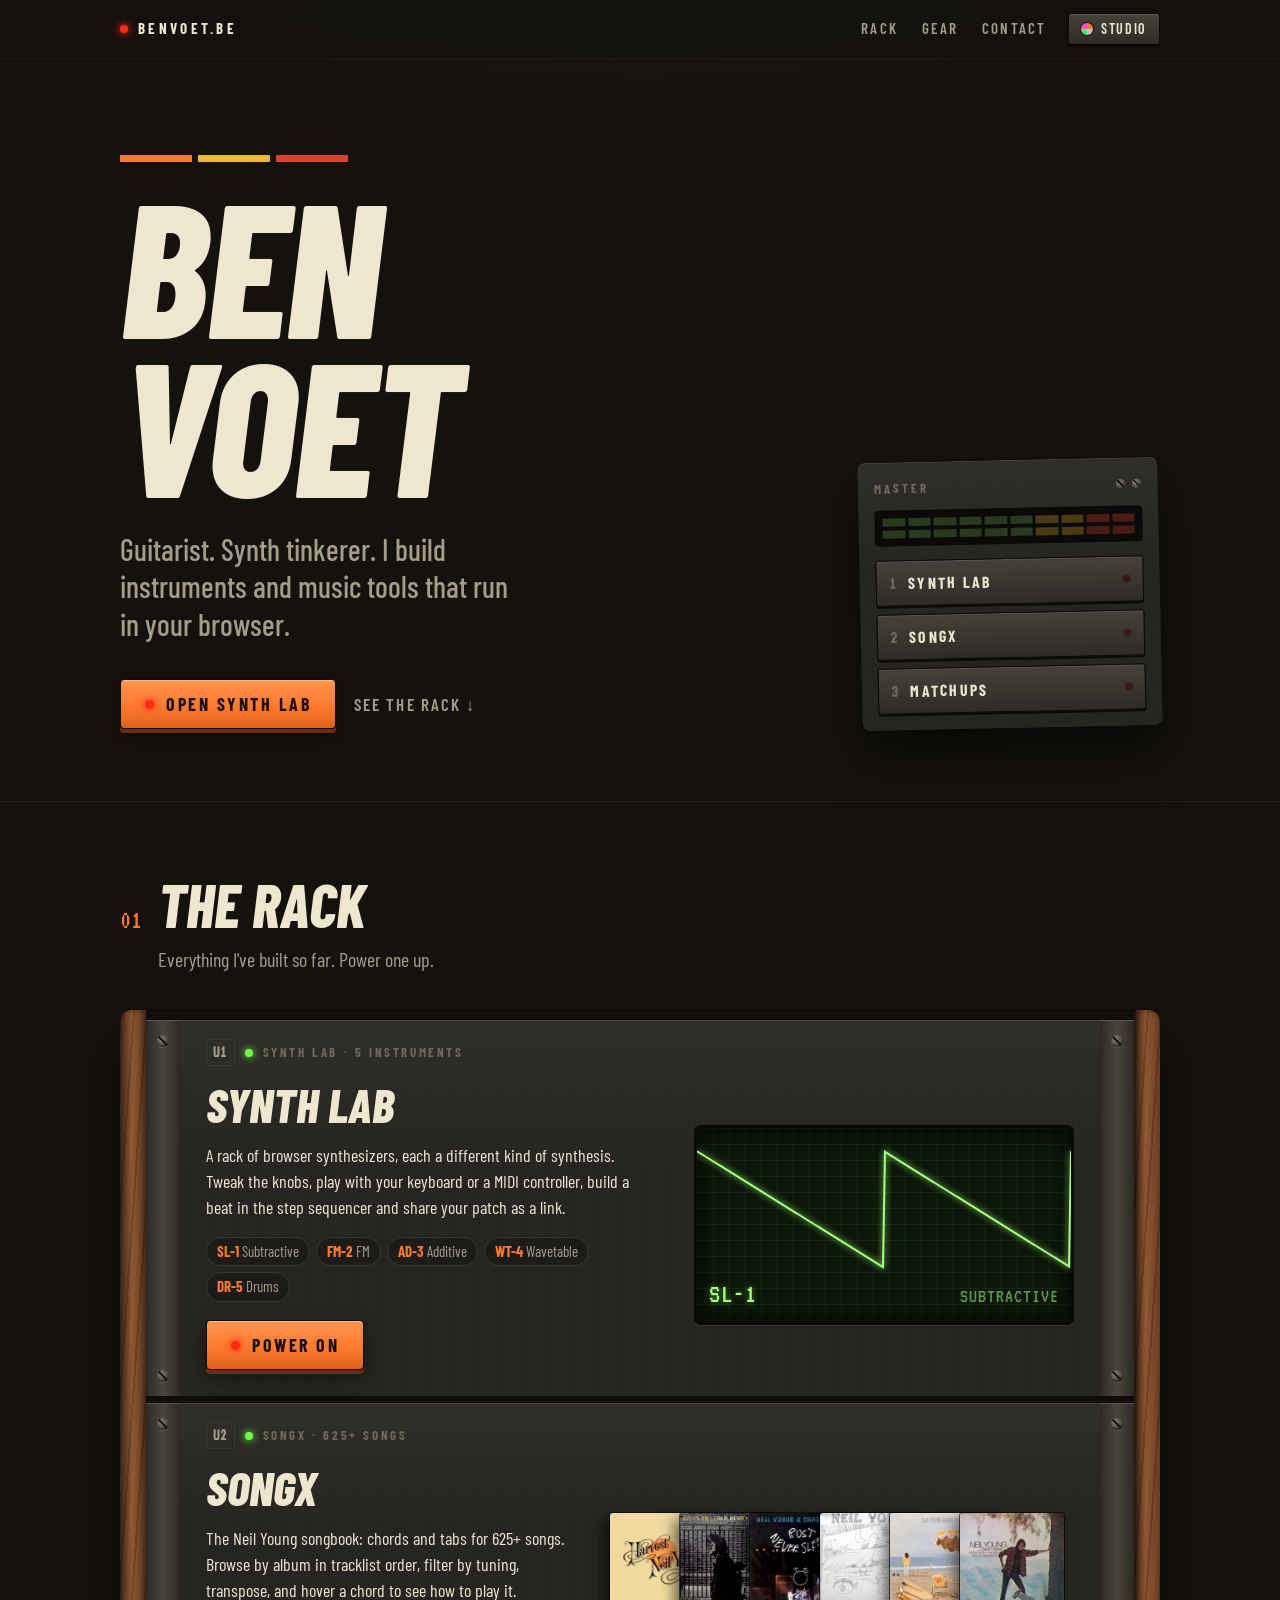
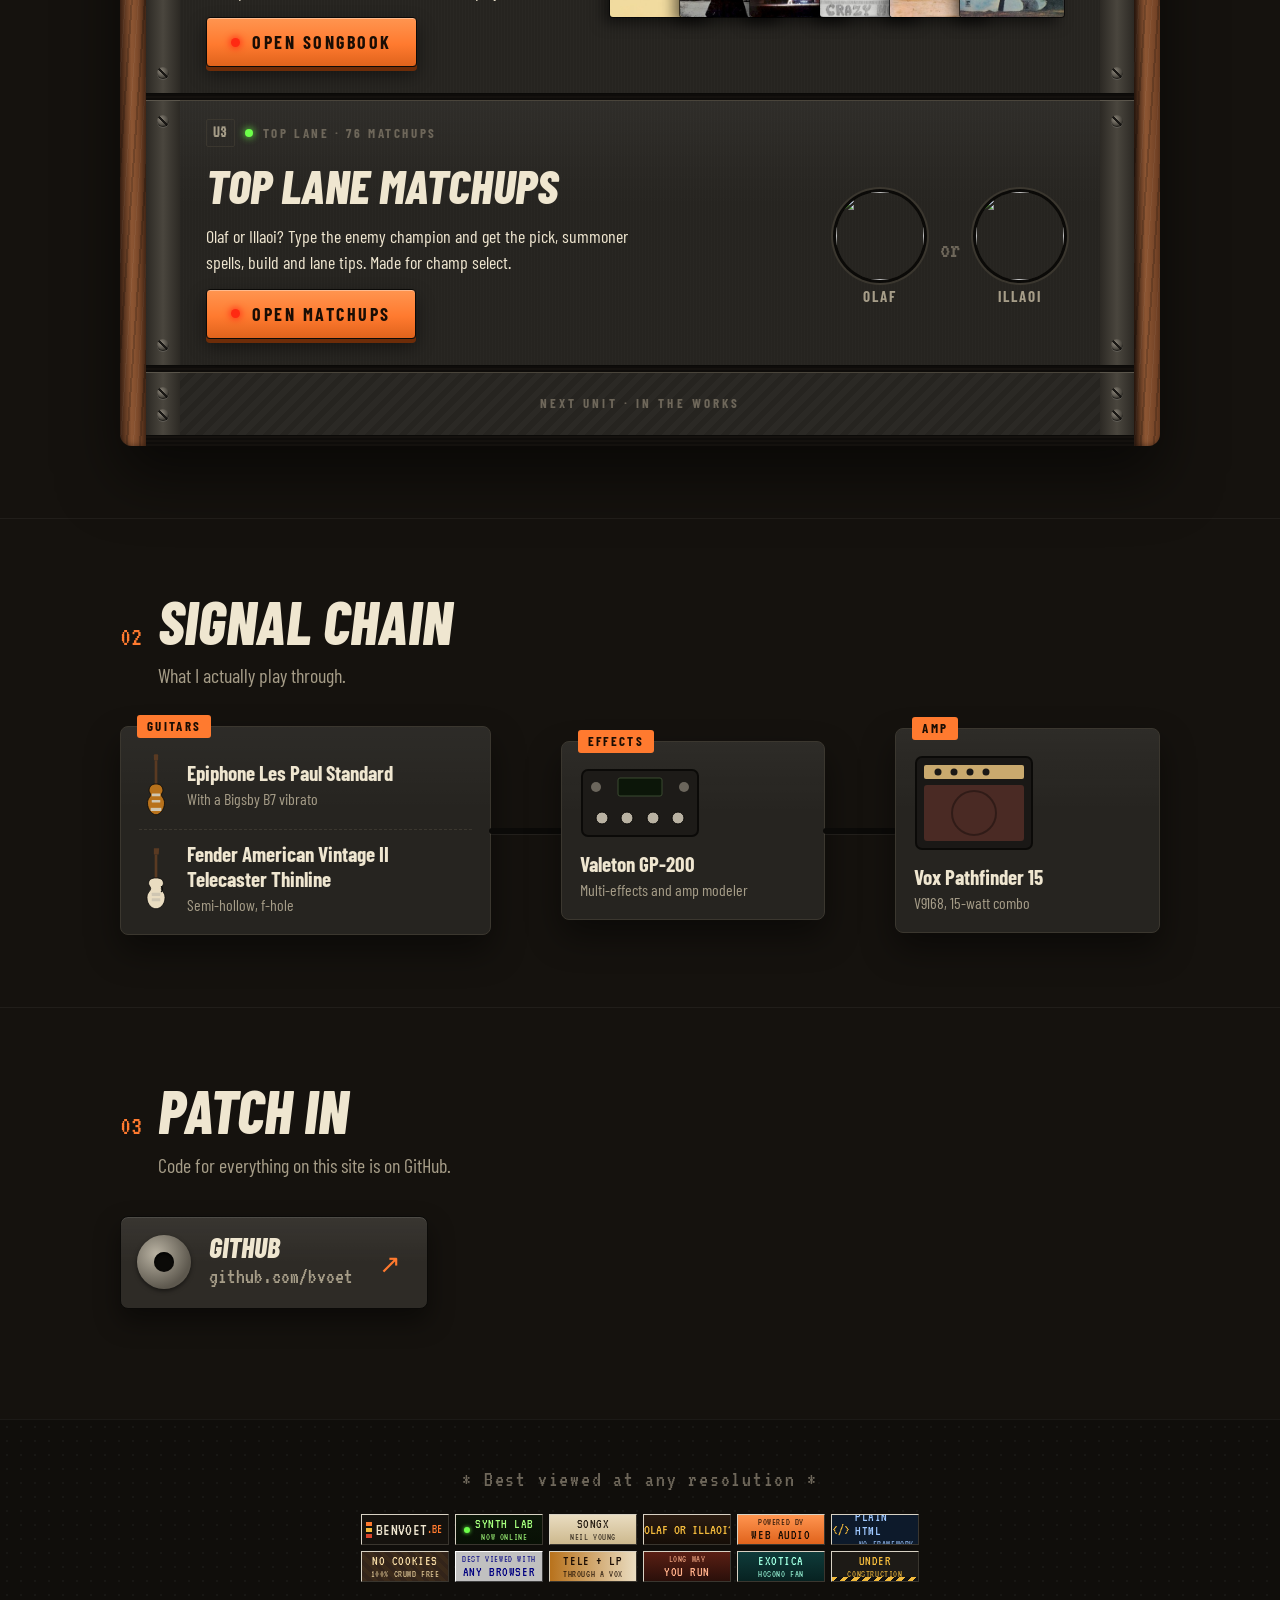
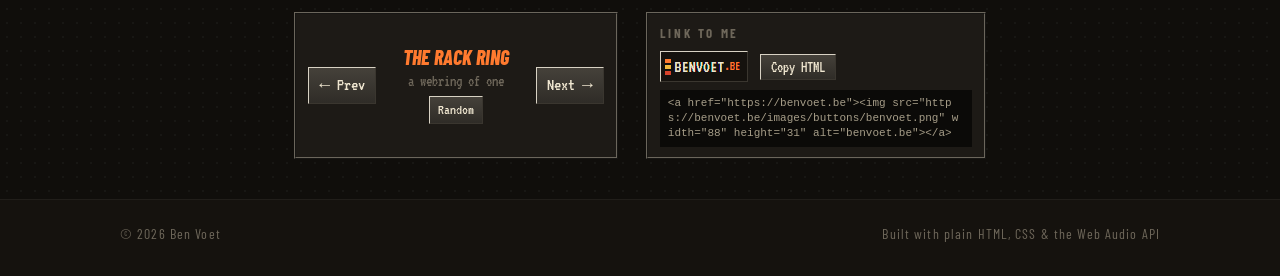
==== index.html @ 484ab5f0 "Landing: theme switcher (Studio, Win 95, Terminal, Vapor) - css/themes.css with three alternate look" ====
<!doctype html>
<html lang="en">
<head>
  <meta charset="utf-8" />
  <meta name="viewport" content="width=device-width, initial-scale=1" />
  <title>Ben Voet</title>
  <meta name="description" content="Ben Voet: guitarist and builder of browser instruments. Home of Synth Lab, the SongX Neil Young songbook and more." />
  <meta name="theme-color" content="#15120e" />
  <link rel="icon" href="data:image/svg+xml,%3Csvg xmlns='http://www.w3.org/2000/svg' viewBox='0 0 32 32'%3E%3Crect width='32' height='32' rx='6' fill='%2315120e'/%3E%3Cpath d='M4 22 L11 8 L11 22 L18 8 L18 22 L25 8' fill='none' stroke='%23ff7a2f' stroke-width='3' stroke-linejoin='round'/%3E%3C/svg%3E" />
  <script>
    // Share links used to live on the root (#fm2=...). Forward them to the lab.
    if (/^#[a-z]{2}\d=/.test(location.hash)) location.replace('lab/' + location.hash);
  </script>
  <link rel="preconnect" href="https://fonts.googleapis.com" />
  <link rel="preconnect" href="https://fonts.gstatic.com" crossorigin />
  <link href="https://fonts.googleapis.com/css2?family=Barlow+Condensed:ital,wght@0,500;0,600;0,700;1,700;1,800&family=VT323&display=swap" rel="stylesheet" />
  <script>
    // Apply the saved theme before first paint (no flash).
    try {
      var savedTheme = localStorage.getItem('benvoet.theme');
      if (/^(win95|terminal|vapor)$/.test(savedTheme)) document.documentElement.dataset.theme = savedTheme;
    } catch (e) { /* storage blocked */ }
  </script>
  <link rel="stylesheet" href="css/home.css" />
  <link rel="stylesheet" href="css/themes.css" />
</head>
<body>
  <!-- ── Top bar ───────────────────────────────────────────────────── -->
  <header class="nav">
    <div class="nav__inner">
      <a class="nav__mark" href="#top">
        <span class="nav__led" aria-hidden="true"></span>
        benvoet.be
      </a>
      <nav aria-label="Sections">
        <a href="#rack">Rack</a>
        <a href="#gear">Gear</a>
        <a href="#contact">Contact</a>
      </nav>
      <button type="button" class="theme-btn" id="theme-btn" aria-label="Change theme">
        <span class="theme-btn__dot" aria-hidden="true"></span>
        <span id="theme-name">Studio</span>
      </button>
    </div>
  </header>

  <main id="top">
    <!-- ── Hero ────────────────────────────────────────────────────── -->
    <section class="hero">
      <div class="wrap hero__inner">
        <div class="hero__text">
        <div class="stripes" aria-hidden="true"><i></i><i></i><i></i></div>
        <h1 class="hero__name">Ben<br />Voet</h1>
        <p class="hero__lead">Guitarist. Synth tinkerer. I build instruments and music tools that run in your browser.</p>
        <div class="hero__actions">
          <a class="power-btn" href="lab/">
            <span class="power-btn__led" aria-hidden="true"></span>
            Open Synth Lab
          </a>
          <a class="ghost-btn" href="#rack">See the rack ↓</a>
        </div>
        </div>

        <!-- Quick-launch patch panel -->
        <nav class="patch" aria-label="Quick launch">
          <div class="patch__head">
            <span>Master</span>
            <span class="patch__screws" aria-hidden="true"><i></i><i></i></span>
          </div>
          <div class="vu" aria-hidden="true">
            <div class="vu__ch"><i></i><i></i><i></i><i></i><i></i><i></i><i></i><i></i><i></i><i></i></div>
            <div class="vu__ch"><i></i><i></i><i></i><i></i><i></i><i></i><i></i><i></i><i></i><i></i></div>
          </div>
          <a class="patch__ch" href="lab/"><span class="patch__no">1</span><span class="patch__led"></span>Synth Lab</a>
          <a class="patch__ch" href="songx/"><span class="patch__no">2</span><span class="patch__led"></span>SongX</a>
          <a class="patch__ch" href="lol/"><span class="patch__no">3</span><span class="patch__led"></span>Matchups</a>
        </nav>
      </div>
    </section>

    <!-- ── The rack ────────────────────────────────────────────────── -->
    <section class="section" id="rack" aria-labelledby="rack-title">
      <div class="wrap">
        <header class="section__head">
          <span class="section__num">01</span>
          <h2 class="section__title" id="rack-title">The rack</h2>
          <p class="section__sub">Everything I've built so far. Power one up.</p>
        </header>

        <div class="cabinet">
          <div class="cabinet__cheek cabinet__cheek--l" aria-hidden="true"></div>
          <div class="cabinet__frame">

            <!-- Unit 01: Synth Lab -->
            <article class="unit unit--tall" aria-labelledby="u1-title">
              <div class="ear" aria-hidden="true"><i></i><i></i></div>
              <div class="unit__face">
                <div class="unit__label">
                  <span class="unit__no">U1</span>
                  <span class="unit__led unit__led--on" aria-hidden="true"></span>
                  <span>Synth Lab · 5 instruments</span>
                </div>
                <div class="unit__grid">
                  <div class="unit__text">
                    <h3 class="unit__title" id="u1-title">Synth Lab</h3>
                    <p class="unit__desc">
                      A rack of browser synthesizers, each a different kind of synthesis. Tweak the knobs,
                      play with your keyboard or a MIDI controller, build a beat in the step sequencer and
                      share your patch as a link.
                    </p>
                    <ul class="chips" aria-label="Instruments">
                      <li><b>SL-1</b> Subtractive</li>
                      <li><b>FM-2</b> FM</li>
                      <li><b>AD-3</b> Additive</li>
                      <li><b>WT-4</b> Wavetable</li>
                      <li><b>DR-5</b> Drums</li>
                    </ul>
                    <a class="power-btn" href="lab/">
                      <span class="power-btn__led" aria-hidden="true"></span>
                      Power on
                    </a>
                  </div>
                  <div class="lcd" aria-hidden="true">
                    <canvas class="lcd__wave" id="wave"></canvas>
                    <div class="lcd__text">
                      <span class="lcd__big" id="lcd-model">SL-1</span>
                      <span id="lcd-type">SUBTRACTIVE</span>
                    </div>
                  </div>
                </div>
              </div>
              <div class="ear" aria-hidden="true"><i></i><i></i></div>
            </article>

            <!-- Unit 02: SongX -->
            <article class="unit" aria-labelledby="u2-title">
              <div class="ear" aria-hidden="true"><i></i><i></i></div>
              <div class="unit__face">
                <div class="unit__label">
                  <span class="unit__no">U2</span>
                  <span class="unit__led unit__led--on" aria-hidden="true"></span>
                  <span>SongX · 625+ songs</span>
                </div>
                <div class="unit__grid unit__grid--wide">
                  <div class="unit__text">
                    <h3 class="unit__title" id="u2-title">SongX</h3>
                    <p class="unit__desc">
                      The Neil Young songbook: chords and tabs for 625+ songs. Browse by album in tracklist
                      order, filter by tuning, transpose, and hover a chord to see how to play it.
                    </p>
                    <a class="power-btn" href="songx/">
                      <span class="power-btn__led" aria-hidden="true"></span>
                      Open songbook
                    </a>
                  </div>
                  <a class="covers" href="songx/" aria-label="Open SongX">
                    <img src="songx/images/covers/b25419cf-71bf-3a54-8cd4-2161c61056a0.jpg" alt="" width="120" height="120" loading="lazy" />
                    <img src="songx/images/covers/b6a3952b-9977-351c-a80a-73e023143858.jpg" alt="" width="120" height="120" loading="lazy" />
                    <img src="songx/images/covers/a710c7c7-46e6-36ca-9c3c-87c8e79f8daf.jpg" alt="" width="120" height="120" loading="lazy" />
                    <img src="songx/images/covers/13b7462a-0764-3ece-946e-314aa01079cf.jpg" alt="" width="120" height="120" loading="lazy" />
                    <img src="songx/images/covers/f4174531-b783-3786-b75f-4fe61a8f6333.jpg" alt="" width="120" height="120" loading="lazy" />
                    <img src="songx/images/covers/f61603ab-ef6b-386b-a5e0-aaefc00543f1.jpg" alt="" width="120" height="120" loading="lazy" />
                  </a>
                </div>
              </div>
              <div class="ear" aria-hidden="true"><i></i><i></i></div>
            </article>

            <!-- Unit 03: Top lane matchups -->
            <article class="unit" aria-labelledby="u3-title">
              <div class="ear" aria-hidden="true"><i></i><i></i></div>
              <div class="unit__face">
                <div class="unit__label">
                  <span class="unit__no">U3</span>
                  <span class="unit__led unit__led--on" aria-hidden="true"></span>
                  <span>Top lane · 76 matchups</span>
                </div>
                <div class="unit__grid unit__grid--wide">
                  <div class="unit__text">
                    <h3 class="unit__title" id="u3-title">Top Lane Matchups</h3>
                    <p class="unit__desc">
                      Olaf or Illaoi? Type the enemy champion and get the pick, summoner spells, build and
                      lane tips. Made for champ select.
                    </p>
                    <a class="power-btn" href="lol/">
                      <span class="power-btn__led" aria-hidden="true"></span>
                      Open matchups
                    </a>
                  </div>
                  <a class="champs" href="lol/" aria-label="Open the matchups">
                    <span class="champ">
                      <img src="https://ddragon.leagueoflegends.com/cdn/16.23.1/img/champion/Olaf.png" alt="" width="96" height="96" loading="lazy" />
                      <span>Olaf</span>
                    </span>
                    <span class="champs__vs" aria-hidden="true">or</span>
                    <span class="champ">
                      <img src="https://ddragon.leagueoflegends.com/cdn/16.23.1/img/champion/Illaoi.png" alt="" width="96" height="96" loading="lazy" />
                      <span>Illaoi</span>
                    </span>
                  </a>
                </div>
              </div>
              <div class="ear" aria-hidden="true"><i></i><i></i></div>
            </article>

            <!-- Blank panel: room to grow -->
            <div class="unit unit--blank" aria-hidden="true">
              <div class="ear"><i></i><i></i></div>
              <div class="unit__face"><span class="blank__label">Next unit · in the works</span></div>
              <div class="ear"><i></i><i></i></div>
            </div>
          </div>
          <div class="cabinet__cheek cabinet__cheek--r" aria-hidden="true"></div>
        </div>
      </div>
    </section>

    <!-- ── Gear: signal chain ──────────────────────────────────────── -->
    <section class="section" id="gear" aria-labelledby="gear-title">
      <div class="wrap">
        <header class="section__head">
          <span class="section__num">02</span>
          <h2 class="section__title" id="gear-title">Signal chain</h2>
          <p class="section__sub">What I actually play through.</p>
        </header>

        <ol class="chain">
          <li class="chain__step chain__step--guitars">
            <span class="chain__tag">Guitars</span>
            <div class="gear">
              <svg class="gear__icon" viewBox="0 0 64 120" aria-hidden="true">
                <rect x="28" y="2" width="8" height="12" rx="2" class="g-head" />
                <rect x="29.5" y="14" width="5" height="46" class="g-neck" />
                <path d="M32 58c-9 0-13 6-13 12 0 4 3 6 3 9 0 3-6 6-6 15 0 12 9 22 16 22s16-10 16-22c0-9-6-12-6-15 0-3 3-5 3-9 0-6-4-12-13-12z" class="g-body" />
                <rect x="24" y="76" width="16" height="5" rx="1" class="g-hw" />
                <rect x="24" y="88" width="16" height="5" rx="1" class="g-hw" />
                <path d="M22 103h20v6H22z" class="g-hw" />
              </svg>
              <div>
                <h3 class="gear__name">Epiphone Les Paul Standard</h3>
                <p class="gear__spec">With a Bigsby B7 vibrato</p>
              </div>
            </div>
            <div class="gear">
              <svg class="gear__icon" viewBox="0 0 64 120" aria-hidden="true">
                <path d="M28 2h10l-1 12h-9z" class="g-head" />
                <rect x="29.5" y="14" width="5" height="46" class="g-neck" />
                <path d="M32 58c-8 0-14 3-14 10 0 5 4 6 4 10 0 5-7 7-7 17 0 13 9 21 17 21s17-8 17-21c0-10-7-12-7-17 0-4 4-5 4-10 0-7-6-10-14-10z" class="g-body" />
                <path d="M42 74c3 2 3 8 0 10" class="g-f" />
                <rect x="24" y="86" width="16" height="6" rx="1" class="g-hw" />
                <rect x="24" y="96" width="16" height="6" rx="1" class="g-hw" />
              </svg>
              <div>
                <h3 class="gear__name">Fender American Vintage II Telecaster Thinline</h3>
                <p class="gear__spec">Semi-hollow, f-hole</p>
              </div>
            </div>
          </li>

          <li class="chain__cable" aria-hidden="true"><span></span></li>

          <li class="chain__step">
            <span class="chain__tag">Effects</span>
            <div class="gear gear--box">
              <svg class="gear__icon gear__icon--wide" viewBox="0 0 120 70" aria-hidden="true">
                <rect x="2" y="2" width="116" height="66" rx="6" class="p-case" />
                <rect x="38" y="10" width="44" height="18" rx="2" class="p-screen" />
                <circle cx="16" cy="19" r="5" class="p-knob" />
                <circle cx="104" cy="19" r="5" class="p-knob" />
                <circle cx="22" cy="50" r="6" class="p-switch" />
                <circle cx="47" cy="50" r="6" class="p-switch" />
                <circle cx="73" cy="50" r="6" class="p-switch" />
                <circle cx="98" cy="50" r="6" class="p-switch" />
              </svg>
              <div>
                <h3 class="gear__name">Valeton GP-200</h3>
                <p class="gear__spec">Multi-effects and amp modeler</p>
              </div>
            </div>
          </li>

          <li class="chain__cable" aria-hidden="true"><span></span></li>

          <li class="chain__step">
            <span class="chain__tag">Amp</span>
            <div class="gear gear--box">
              <svg class="gear__icon gear__icon--wide" viewBox="0 0 120 96" aria-hidden="true">
                <rect x="2" y="2" width="116" height="92" rx="6" class="a-case" />
                <rect x="10" y="10" width="100" height="14" rx="2" class="a-panel" />
                <circle cx="24" cy="17" r="3.5" class="a-knob" />
                <circle cx="40" cy="17" r="3.5" class="a-knob" />
                <circle cx="56" cy="17" r="3.5" class="a-knob" />
                <circle cx="72" cy="17" r="3.5" class="a-knob" />
                <rect x="10" y="30" width="100" height="56" rx="3" class="a-grille" />
                <circle cx="60" cy="58" r="22" class="a-cone" />
              </svg>
              <div>
                <h3 class="gear__name">Vox Pathfinder 15</h3>
                <p class="gear__spec">V9168, 15-watt combo</p>
              </div>
            </div>
          </li>
        </ol>
      </div>
    </section>

    <!-- ── Contact ─────────────────────────────────────────────────── -->
    <section class="section section--last" id="contact" aria-labelledby="contact-title">
      <div class="wrap">
        <header class="section__head">
          <span class="section__num">03</span>
          <h2 class="section__title" id="contact-title">Patch in</h2>
          <p class="section__sub">Code for everything on this site is on GitHub.</p>
        </header>

        <a class="jack" href="https://github.com/bvoet" target="_blank" rel="noopener noreferrer">
          <span class="jack__socket" aria-hidden="true"><span></span></span>
          <span class="jack__text">
            <span class="jack__label">GitHub</span>
            <span class="jack__handle">github.com/bvoet</span>
          </span>
          <span class="jack__arrow" aria-hidden="true">↗</span>
        </a>
      </div>
    </section>
  </main>

  <!-- ── 88×31 buttons, webring, link to me ─────────────────────────── -->
  <section class="web1" aria-labelledby="web1-title">
    <div class="wrap">
      <h2 class="web1__title" id="web1-title">* Best viewed at any resolution *</h2>

      <div class="b88s">
        <a class="b88 b88--me" href="./" title="benvoet.be">
          <span class="b88__stripes" aria-hidden="true"><i></i><i></i><i></i></span>
          <span class="b88__big">BENVOET</span><span class="b88__tld">.BE</span>
        </a>
        <a class="b88 b88--lab" href="lab/" title="Synth Lab">
          <span class="b88__led" aria-hidden="true"></span>
          <span class="b88__stack"><b>SYNTH LAB</b><small>NOW ONLINE</small></span>
        </a>
        <a class="b88 b88--songx" href="songx/" title="SongX">
          <span class="b88__stack"><b>SONGX</b><small>NEIL YOUNG</small></span>
        </a>
        <a class="b88 b88--lol" href="lol/" title="Top lane matchups">
          <span class="b88__marquee" aria-hidden="true"><span>OLAF OR ILLAOI? &nbsp;OLAF OR ILLAOI? &nbsp;</span></span>
          <span class="sr-only">Olaf or Illaoi?</span>
        </a>
        <span class="b88 b88--wa">
          <span class="b88__stack"><small>POWERED BY</small><b>WEB AUDIO</b></span>
        </span>
        <span class="b88 b88--html">
          <span class="b88__tag">&lt;/&gt;</span>
          <span class="b88__stack"><b>PLAIN HTML</b><small>NO FRAMEWORK</small></span>
        </span>
        <span class="b88 b88--cookie">
          <span class="b88__stack"><b>NO COOKIES</b><small>100% CRUMB FREE</small></span>
        </span>
        <span class="b88 b88--any">
          <span class="b88__stack"><small>BEST VIEWED WITH</small><b>ANY BROWSER</b></span>
        </span>
        <span class="b88 b88--gear">
          <span class="b88__stack"><b>TELE + LP</b><small>THROUGH A VOX</small></span>
        </span>
        <span class="b88 b88--rust">
          <span class="b88__stack"><small>LONG MAY</small><b>YOU RUN</b></span>
        </span>
        <span class="b88 b88--hosono">
          <span class="b88__stack"><b>EXOTICA</b><small>HOSONO FAN</small></span>
        </span>
        <span class="b88 b88--construct">
          <span class="b88__tape" aria-hidden="true"></span>
          <span class="b88__stack"><b>UNDER</b><small>CONSTRUCTION</small></span>
        </span>
      </div>

      <div class="web1__row">
        <nav class="ring" aria-label="The Rack Ring webring">
          <a class="ring__btn" id="ring-prev" href="lol/">← Prev</a>
          <div class="ring__mid">
            <span class="ring__name">The Rack Ring</span>
            <span class="ring__sub">a webring of one</span>
            <a class="ring__rand" id="ring-rand" href="lab/">Random</a>
          </div>
          <a class="ring__btn" id="ring-next" href="lab/">Next →</a>
        </nav>

        <div class="linkme">
          <span class="linkme__label">Link to me</span>
          <div class="linkme__row">
            <img src="images/buttons/benvoet.png" width="88" height="31" alt="benvoet.be 88×31 button" class="linkme__img" />
            <button type="button" class="linkme__copy" id="linkme-copy">Copy HTML</button>
          </div>
          <code class="linkme__code" id="linkme-code">&lt;a href="https://benvoet.be"&gt;&lt;img src="https://benvoet.be/images/buttons/benvoet.png" width="88" height="31" alt="benvoet.be"&gt;&lt;/a&gt;</code>
        </div>
      </div>
    </div>
  </section>

  <footer class="foot">
    <div class="wrap foot__inner">
      <span>© <span id="year">2026</span> Ben Voet</span>
      <span>Built with plain HTML, CSS &amp; the Web Audio API</span>
    </div>
  </footer>

  <script type="module" src="js/home.js"></script>
</body>
</html>
---- css/home.css ----
/* ───────────────────────────────────────────────────────────────────────
   Landing page: a studio rack. Same palette and materials as Synth Lab.
   ─────────────────────────────────────────────────────────────────────── */

:root {
  --room: #15120e;
  --room-2: #1b1712;
  --panel: #262420;
  --panel-2: #2e2b26;
  --edge: #3b372f;
  --ink: #efe6d0;
  --ink-dim: #a69d88;
  --ink-faint: #6e675a;
  --orange: #ff7a2f;
  --mustard: #f1b93c;
  --red: #d8432b;
  --wood-1: #3c2214;
  --wood-2: #6b3d22;
  --wood-3: #8d5633;
  --lcd-bg: #0c1609;
  --lcd-fg: #a4ff7c;
  --lcd-dim: #5f9a49;
  --metal-1: #4a463e;
  --metal-2: #2c2924;
  --font-panel: 'Barlow Condensed', 'Arial Narrow', 'Roboto Condensed', sans-serif;
  --font-lcd: 'VT323', ui-monospace, 'Consolas', monospace;
  --wrap: 1080px;
  color-scheme: dark;
}

*,
*::before,
*::after {
  box-sizing: border-box;
}

html {
  -webkit-text-size-adjust: 100%;
  scroll-behavior: smooth;
  scroll-padding-top: 72px;
}

body {
  margin: 0;
  min-height: 100vh;
  background:
    radial-gradient(1200px 640px at 50% -10%, #2e251b 0%, transparent 70%),
    var(--room);
  color: var(--ink);
  font-family: var(--font-panel);
  font-size: 18px;
  line-height: 1.45;
}

a {
  color: inherit;
}

.wrap {
  max-width: var(--wrap);
  margin: 0 auto;
  padding: 0 20px;
}

:focus-visible {
  outline: 2px solid var(--mustard);
  outline-offset: 3px;
}

/* ── Top bar ───────────────────────────────────────────────────────── */

.nav {
  position: sticky;
  top: 0;
  z-index: 10;
  background: rgba(21, 18, 14, 0.85);
  backdrop-filter: blur(8px);
  border-bottom: 1px solid rgba(255, 255, 255, 0.05);
}

.nav__inner {
  display: flex;
  align-items: center;
  justify-content: space-between;
  gap: 16px;
  max-width: var(--wrap);
  margin: 0 auto;
  padding: 12px 20px;
}

.nav__mark {
  display: inline-flex;
  align-items: center;
  gap: 10px;
  color: var(--ink);
  font-size: 15px;
  font-weight: 700;
  letter-spacing: 0.22em;
  text-decoration: none;
  text-transform: uppercase;
}

.nav__led {
  width: 8px;
  height: 8px;
  border-radius: 50%;
  background: #ff2a12;
  box-shadow: 0 0 6px 2px rgba(255, 42, 18, 0.6);
}

.nav nav {
  display: flex;
  gap: 4px;
}

.nav nav a {
  padding: 6px 10px;
  border-radius: 3px;
  color: var(--ink-dim);
  font-size: 15px;
  font-weight: 600;
  letter-spacing: 0.14em;
  text-decoration: none;
  text-transform: uppercase;
}

.nav nav a:hover {
  color: var(--ink);
  background: rgba(255, 255, 255, 0.05);
}

/* ── Hero ──────────────────────────────────────────────────────────── */

.hero {
  padding: 96px 0 72px;
}

.hero__inner {
  display: grid;
  grid-template-columns: minmax(0, 1fr) 300px;
  align-items: end;
  gap: 40px;
}

/* Quick-launch patch panel in the hero. */
.patch {
  display: flex;
  flex-direction: column;
  gap: 8px;
  padding: 16px;
  border-top: 1px solid #4a453b;
  border-bottom: 1px solid #0b0a08;
  border-radius: 8px;
  background:
    linear-gradient(180deg, rgba(255, 255, 255, 0.045), transparent 40%),
    repeating-linear-gradient(90deg, rgba(255, 255, 255, 0.012) 0 1px, transparent 1px 3px),
    var(--panel);
  box-shadow: 0 24px 50px rgba(0, 0, 0, 0.55);
  transform: rotate(-1.2deg);
}

.patch__head {
  display: flex;
  justify-content: space-between;
  align-items: center;
  color: var(--ink-faint);
  font-size: 13px;
  font-weight: 700;
  letter-spacing: 0.24em;
  text-transform: uppercase;
}

.patch__screws {
  display: flex;
  gap: 6px;
}

.patch__screws i {
  width: 10px;
  height: 10px;
  border-radius: 50%;
  background:
    linear-gradient(45deg, transparent 44%, #1a1815 44% 56%, transparent 56%),
    radial-gradient(circle at 35% 35%, #8b857a, #3d3a33 70%);
}

/* Two LED ladders bouncing like a VU meter. */
.vu {
  display: flex;
  flex-direction: column;
  gap: 4px;
  margin: 4px 0 6px;
  padding: 8px;
  border-radius: 4px;
  background: #0b0a08;
}

.vu__ch {
  display: grid;
  grid-template-columns: repeat(10, 1fr);
  gap: 3px;
}

.vu__ch i {
  height: 8px;
  border-radius: 1px;
  background: #2a3a1e;
  animation: vu 1.1s ease-in-out infinite alternate;
}

.vu__ch i:nth-child(n + 7) { background: #4a3b14; }
.vu__ch i:nth-child(n + 9) { background: #4a1c14; }

.vu__ch i { --on: #6dff4a; }
.vu__ch i:nth-child(n + 7) { --on: var(--mustard); }
.vu__ch i:nth-child(n + 9) { --on: #ff4a2a; }

/* Each LED lights for a share of the cycle; higher LEDs light less often. */
.vu__ch i:nth-child(1) { animation-delay: -0.1s; }
.vu__ch i:nth-child(2) { animation-delay: -0.2s; }
.vu__ch i:nth-child(3) { animation-delay: -0.35s; }
.vu__ch i:nth-child(4) { animation-delay: -0.45s; }
.vu__ch i:nth-child(5) { animation-delay: -0.6s; }
.vu__ch i:nth-child(6) { animation-delay: -0.7s; }
.vu__ch i:nth-child(7) { animation-delay: -0.8s; animation-duration: 1.4s; }
.vu__ch i:nth-child(8) { animation-delay: -0.9s; animation-duration: 1.7s; }
.vu__ch i:nth-child(9) { animation-duration: 2.3s; }
.vu__ch i:nth-child(10) { animation-duration: 3.1s; }
.vu__ch + .vu__ch i { animation-duration: 0.9s; }
.vu__ch + .vu__ch i:nth-child(n + 8) { animation-duration: 2.6s; }

@keyframes vu {
  0%, 55% { background: var(--on); box-shadow: 0 0 6px var(--on); }
  60%, 100% { background: #1a1815; box-shadow: none; }
}

.patch__ch {
  display: flex;
  align-items: center;
  gap: 10px;
  padding: 9px 12px;
  border: 1px solid #0b0a08;
  border-radius: 3px;
  background: linear-gradient(180deg, #45413a, #2f2c27);
  box-shadow: 0 1px 0 rgba(255, 255, 255, 0.12) inset, 0 2px 0 #0b0a08;
  font-size: 16px;
  font-weight: 700;
  letter-spacing: 0.14em;
  text-decoration: none;
  text-transform: uppercase;
}

.patch__ch:hover {
  background: linear-gradient(180deg, #4f4a42, #35322c);
}

.patch__ch:active {
  transform: translateY(1px);
}

.patch__no {
  color: var(--ink-faint);
  font-family: var(--font-lcd);
  font-size: 18px;
}

.patch__led {
  width: 8px;
  height: 8px;
  margin-left: auto;
  order: 2;
  border-radius: 50%;
  background: #3a1a12;
}

.patch__ch:hover .patch__led {
  background: #ff2a12;
  box-shadow: 0 0 6px 2px rgba(255, 42, 18, 0.6);
}

.stripes {
  display: flex;
  gap: 6px;
  margin-bottom: 22px;
}

.stripes i {
  width: 72px;
  height: 7px;
  border-radius: 1px;
}

.stripes i:nth-child(1) { background: var(--orange); }
.stripes i:nth-child(2) { background: var(--mustard); }
.stripes i:nth-child(3) { background: var(--red); }

.hero__name {
  margin: 0;
  font-size: clamp(84px, 17vw, 190px);
  font-style: italic;
  font-weight: 800;
  line-height: 0.84;
  letter-spacing: -0.01em;
  text-transform: uppercase;
}

.hero__lead {
  max-width: 30ch;
  margin: 28px 0 36px;
  color: var(--ink-dim);
  font-size: clamp(22px, 3.2vw, 30px);
  font-weight: 500;
  line-height: 1.25;
}

.hero__actions {
  display: flex;
  flex-wrap: wrap;
  gap: 14px 18px;
  align-items: center;
}

/* ── Buttons ───────────────────────────────────────────────────────── */

.power-btn {
  display: inline-flex;
  align-items: center;
  gap: 12px;
  min-height: 50px;
  padding: 10px 24px;
  border: 1px solid #0b0a08;
  border-radius: 4px;
  background: linear-gradient(180deg, #ff9550, var(--orange) 55%, #e0631c);
  box-shadow:
    0 1px 0 rgba(255, 255, 255, 0.35) inset,
    0 4px 0 #6d2c08,
    0 8px 18px rgba(0, 0, 0, 0.45);
  color: #1a0d04;
  font-size: 18px;
  font-weight: 700;
  letter-spacing: 0.14em;
  text-decoration: none;
  text-transform: uppercase;
  transition: transform 60ms, box-shadow 60ms;
}

.power-btn:hover {
  background: linear-gradient(180deg, #ffa566, #ff8a45 55%, #ea6d24);
}

.power-btn:active {
  transform: translateY(3px);
  box-shadow:
    0 1px 0 rgba(255, 255, 255, 0.35) inset,
    0 1px 0 #6d2c08,
    0 3px 8px rgba(0, 0, 0, 0.45);
}

.power-btn__led {
  width: 9px;
  height: 9px;
  border-radius: 50%;
  background: #ff2a12;
  box-shadow: 0 0 6px 2px rgba(255, 42, 18, 0.7);
}

.ghost-btn {
  color: var(--ink-dim);
  font-size: 17px;
  font-weight: 600;
  letter-spacing: 0.12em;
  text-decoration: none;
  text-transform: uppercase;
}

.ghost-btn:hover {
  color: var(--ink);
}

/* ── Sections ──────────────────────────────────────────────────────── */

.section {
  padding: 72px 0;
  border-top: 1px solid rgba(255, 255, 255, 0.05);
}

.section--last {
  padding-bottom: 110px;
}

.section__head {
  display: grid;
  grid-template-columns: auto 1fr;
  align-items: baseline;
  gap: 4px 16px;
  margin-bottom: 36px;
}

.section__num {
  color: var(--orange);
  font-family: var(--font-lcd);
  font-size: 28px;
}

.section__title {
  margin: 0;
  font-size: clamp(40px, 6vw, 60px);
  font-style: italic;
  font-weight: 800;
  line-height: 1;
  text-transform: uppercase;
}

.section__sub {
  grid-column: 2;
  margin: 0;
  color: var(--ink-dim);
  font-size: 20px;
}

/* ── Rack cabinet ──────────────────────────────────────────────────── */

.cabinet {
  display: flex;
  border-radius: 12px;
  box-shadow: 0 30px 60px rgba(0, 0, 0, 0.55);
}

.cabinet__cheek {
  flex: 0 0 26px;
  background:
    repeating-linear-gradient(
      94deg,
      rgba(0, 0, 0, 0.18) 0 2px,
      transparent 2px 7px,
      rgba(255, 255, 255, 0.04) 7px 8px,
      transparent 8px 13px
    ),
    linear-gradient(90deg, var(--wood-1), var(--wood-3) 45%, var(--wood-2));
}

.cabinet__cheek--l {
  border-radius: 12px 0 0 12px;
  box-shadow: inset -3px 0 6px rgba(0, 0, 0, 0.45);
}

.cabinet__cheek--r {
  border-radius: 0 12px 12px 0;
  box-shadow: inset 3px 0 6px rgba(0, 0, 0, 0.45);
}

.cabinet__frame {
  flex: 1;
  min-width: 0;
  display: flex;
  flex-direction: column;
  gap: 6px;
  padding: 10px 0;
  background:
    repeating-linear-gradient(180deg, #0e0c0a 0 2px, #14110e 2px 4px),
    #100e0b;
}

.unit {
  display: flex;
  min-height: 190px;
}

.unit--tall {
  min-height: 300px;
}

/* Rack ears with two screws each. */
.ear {
  flex: 0 0 34px;
  display: flex;
  flex-direction: column;
  justify-content: space-between;
  align-items: center;
  padding: 14px 0;
  background: linear-gradient(90deg, var(--metal-2), var(--metal-1) 50%, var(--metal-2));
  border-top: 1px solid #5a554b;
  border-bottom: 1px solid #0b0a08;
}

.ear i {
  width: 12px;
  height: 12px;
  border-radius: 50%;
  background:
    linear-gradient(45deg, transparent 44%, #1a1815 44% 56%, transparent 56%),
    radial-gradient(circle at 35% 35%, #8b857a, #3d3a33 70%);
  box-shadow: 0 1px 0 rgba(255, 255, 255, 0.12), inset 0 -1px 1px rgba(0, 0, 0, 0.5);
}

.unit__face {
  flex: 1;
  min-width: 0;
  padding: 18px 26px 26px;
  background:
    linear-gradient(180deg, rgba(255, 255, 255, 0.045), transparent 40%),
    repeating-linear-gradient(90deg, rgba(255, 255, 255, 0.012) 0 1px, transparent 1px 3px),
    var(--panel);
  border-top: 1px solid #4a453b;
  border-bottom: 1px solid #0b0a08;
}

.unit__label {
  display: flex;
  align-items: center;
  gap: 10px;
  margin-bottom: 14px;
  color: var(--ink-faint);
  font-size: 13px;
  font-weight: 700;
  letter-spacing: 0.2em;
  text-transform: uppercase;
}

.unit__no {
  padding: 1px 6px;
  border: 1px solid var(--edge);
  border-radius: 2px;
  color: var(--ink-dim);
  font-family: var(--font-lcd);
  font-size: 16px;
  letter-spacing: 0.08em;
}

.unit__led {
  width: 8px;
  height: 8px;
  border-radius: 50%;
  background: #3a1a12;
}

.unit__led--on {
  background: #6dff4a;
  box-shadow: 0 0 6px 2px rgba(109, 255, 74, 0.5);
}

.unit__grid {
  display: grid;
  grid-template-columns: minmax(0, 1fr) minmax(240px, 380px);
  gap: 22px 34px;
  align-items: center;
}

.unit__grid--wide {
  grid-template-columns: minmax(0, 1fr) auto;
}

.unit__text {
  display: flex;
  flex-direction: column;
  align-items: flex-start;
  gap: 14px;
}

.unit__title {
  margin: 0;
  font-size: clamp(34px, 4.6vw, 48px);
  font-style: italic;
  font-weight: 800;
  line-height: 1;
  text-transform: uppercase;
}

.unit__desc {
  max-width: 54ch;
  margin: 0;
  color: var(--ink);
}

.chips {
  display: flex;
  flex-wrap: wrap;
  gap: 6px;
  margin: 2px 0 4px;
  padding: 0;
  list-style: none;
}

.chips li {
  padding: 3px 10px;
  border: 1px solid var(--edge);
  border-radius: 99px;
  background: rgba(0, 0, 0, 0.25);
  color: var(--ink-dim);
  font-size: 15px;
}

.chips b {
  color: var(--orange);
}

/* LCD with the morphing wave (js/home.js). */
.lcd {
  position: relative;
  height: 200px;
  border: 3px solid #0b0a08;
  border-radius: 6px;
  background:
    linear-gradient(rgba(140, 255, 110, 0.07) 1px, transparent 1px) 0 0 / 100% 16px,
    linear-gradient(90deg, rgba(140, 255, 110, 0.07) 1px, transparent 1px) 0 0 / 16px 100%,
    var(--lcd-bg);
  box-shadow:
    inset 0 0 22px rgba(0, 0, 0, 0.8),
    0 1px 0 rgba(255, 255, 255, 0.08);
  overflow: hidden;
}

.lcd__wave {
  position: absolute;
  inset: 0;
  width: 100%;
  height: 100%;
}

.lcd__text {
  position: absolute;
  left: 12px;
  right: 12px;
  bottom: 8px;
  display: flex;
  justify-content: space-between;
  align-items: baseline;
  color: var(--lcd-dim);
  font-family: var(--font-lcd);
  font-size: 20px;
  letter-spacing: 0.05em;
}

.lcd__big {
  color: var(--lcd-fg);
  font-size: 28px;
  text-shadow: 0 0 6px rgba(164, 255, 124, 0.5);
}

/* SongX: a fanned row of sleeves. */
.covers {
  display: flex;
  padding: 6px 10px 6px 0;
}

.covers img {
  width: 104px;
  height: 104px;
  margin-left: -34px;
  border-radius: 3px;
  box-shadow: -6px 6px 14px rgba(0, 0, 0, 0.55), 0 0 0 1px rgba(0, 0, 0, 0.6);
  transition: transform 0.2s ease;
}

.covers img:first-child {
  margin-left: 0;
}

.covers:hover img {
  transform: translateY(-4px);
}

.covers:hover img:nth-child(even) {
  transform: translateY(-8px);
}

/* Top lane: two portraits. */
.champs {
  display: flex;
  align-items: center;
  gap: 16px;
  padding-right: 10px;
  text-decoration: none;
}

.champ {
  display: flex;
  flex-direction: column;
  align-items: center;
  gap: 6px;
  color: var(--ink-dim);
  font-size: 15px;
  font-weight: 700;
  letter-spacing: 0.14em;
  text-transform: uppercase;
}

.champ img {
  width: 88px;
  height: 88px;
  border-radius: 50%;
  box-shadow: 0 0 0 3px #0b0a08, 0 0 0 5px var(--edge);
  transition: box-shadow 0.2s ease;
}

.champs:hover .champ img {
  box-shadow: 0 0 0 3px #0b0a08, 0 0 0 5px var(--orange);
}

.champs__vs {
  color: var(--ink-faint);
  font-family: var(--font-lcd);
  font-size: 26px;
}

/* Blank filler panel. */
.unit--blank {
  min-height: 64px;
}

.unit--blank .unit__face {
  display: flex;
  align-items: center;
  justify-content: center;
  padding: 12px;
  background:
    repeating-linear-gradient(135deg, rgba(255, 255, 255, 0.025) 0 6px, transparent 6px 12px),
    var(--panel);
}

.blank__label {
  color: var(--ink-faint);
  font-size: 13px;
  font-weight: 700;
  letter-spacing: 0.24em;
  text-transform: uppercase;
}

/* ── Signal chain ──────────────────────────────────────────────────── */

.chain {
  display: grid;
  grid-template-columns: minmax(0, 1.4fr) 70px minmax(0, 1fr) 70px minmax(0, 1fr);
  align-items: center;
  margin: 0;
  padding: 0;
  list-style: none;
}

.chain__step {
  position: relative;
  display: flex;
  flex-direction: column;
  gap: 12px;
  padding: 26px 18px 18px;
  border: 1px solid var(--edge);
  border-radius: 8px;
  background:
    linear-gradient(180deg, rgba(255, 255, 255, 0.035), transparent 40%),
    var(--panel);
  box-shadow: 0 16px 34px rgba(0, 0, 0, 0.45);
}

.chain__tag {
  position: absolute;
  top: -12px;
  left: 16px;
  padding: 2px 10px;
  border-radius: 3px;
  background: var(--orange);
  color: #1a0d04;
  font-size: 13px;
  font-weight: 700;
  letter-spacing: 0.18em;
  text-transform: uppercase;
}

.gear {
  display: flex;
  align-items: center;
  gap: 14px;
}

.gear + .gear {
  padding-top: 12px;
  border-top: 1px dashed var(--edge);
}

.gear--box {
  flex-direction: column;
  align-items: flex-start;
}

.gear__icon {
  flex: 0 0 auto;
  width: 34px;
  height: 64px;
}

.gear__icon--wide {
  width: 120px;
  height: auto;
}

.gear__name {
  margin: 0;
  font-size: 21px;
  font-weight: 700;
  line-height: 1.15;
}

.gear__spec {
  margin: 2px 0 0;
  color: var(--ink-dim);
  font-size: 16px;
}

/* SVG parts. */
.g-head, .g-neck { fill: #5a3a22; }
.g-body { fill: #b8721c; stroke: #0b0a08; stroke-width: 1.5; }
.g-hw { fill: #cfc6b2; }
.g-f { fill: none; stroke: #0b0a08; stroke-width: 2; stroke-linecap: round; }
.chain__step--guitars .gear + .gear .g-body { fill: #e9dcc0; }
.p-case { fill: #1d1b18; stroke: #0b0a08; stroke-width: 2; }
.p-screen { fill: var(--lcd-bg); stroke: #3a4a30; }
.p-knob { fill: #6b665c; }
.p-switch { fill: #b9b2a2; stroke: #0b0a08; }
.a-case { fill: #1a1816; stroke: #0b0a08; stroke-width: 2; }
.a-panel { fill: #c9a96e; }
.a-knob { fill: #1a1816; }
.a-grille { fill: #4a2a24; }
.a-cone { fill: none; stroke: rgba(0, 0, 0, 0.35); stroke-width: 2; }

/* Patch cable with a signal pulse. */
.chain__cable {
  position: relative;
  height: 6px;
  margin: 0 -2px;
  border-radius: 3px;
  background: #0b0a08;
  box-shadow: 0 1px 0 rgba(255, 255, 255, 0.06);
  overflow: hidden;
}

.chain__cable span {
  position: absolute;
  top: 0;
  left: -30%;
  width: 30%;
  height: 100%;
  border-radius: 3px;
  background: linear-gradient(90deg, transparent, var(--orange), transparent);
  animation: pulse 1.8s linear infinite;
}

@keyframes pulse {
  to { left: 100%; }
}

/* ── Contact ───────────────────────────────────────────────────────── */

.jack {
  display: inline-flex;
  align-items: center;
  gap: 18px;
  padding: 16px 26px 16px 16px;
  border: 1px solid #0b0a08;
  border-radius: 8px;
  background:
    linear-gradient(180deg, rgba(255, 255, 255, 0.05), transparent 50%),
    var(--panel-2);
  box-shadow: 0 1px 0 rgba(255, 255, 255, 0.1) inset, 0 12px 26px rgba(0, 0, 0, 0.45);
  text-decoration: none;
  transition: transform 0.15s ease;
}

.jack:hover {
  transform: translateY(-2px);
}

.jack__socket {
  display: grid;
  place-items: center;
  width: 54px;
  height: 54px;
  border-radius: 50%;
  background: radial-gradient(circle at 35% 35%, #b9b2a2, #5d584e 70%);
  box-shadow: 0 2px 4px rgba(0, 0, 0, 0.5);
}

.jack__socket span {
  width: 20px;
  height: 20px;
  border-radius: 50%;
  background: #0b0a08;
  box-shadow: inset 0 2px 3px rgba(0, 0, 0, 0.8);
}

.jack:hover .jack__socket span {
  background: radial-gradient(circle, var(--orange) 0 35%, #0b0a08 40%);
}

.jack__text {
  display: flex;
  flex-direction: column;
}

.jack__label {
  font-size: 28px;
  font-style: italic;
  font-weight: 800;
  line-height: 1;
  text-transform: uppercase;
}

.jack__handle {
  color: var(--ink-dim);
  font-family: var(--font-lcd);
  font-size: 22px;
}

.jack__arrow {
  margin-left: 8px;
  color: var(--orange);
  font-size: 26px;
}

/* ── Web 1.0 band: 88×31 buttons, webring, link to me ───────────────── */

.sr-only {
  position: absolute;
  width: 1px;
  height: 1px;
  overflow: hidden;
  clip: rect(0 0 0 0);
  white-space: nowrap;
}

.web1 {
  padding: 44px 0 40px;
  border-top: 1px solid rgba(255, 255, 255, 0.05);
  background:
    radial-gradient(rgba(255, 255, 255, 0.035) 1px, transparent 1px) 0 0 / 14px 14px,
    #100e0b;
}

.web1__title {
  margin: 0 0 18px;
  color: var(--ink-faint);
  font-family: var(--font-lcd);
  font-size: 22px;
  font-weight: 400;
  letter-spacing: 0.08em;
  text-align: center;
}

.b88s {
  display: grid;
  grid-template-columns: repeat(6, 88px);
  justify-content: center;
  gap: 6px;
}

@media (max-width: 640px) {
  .b88s {
    grid-template-columns: repeat(3, 88px);
  }
}

/* One classic 88×31 button. */
.b88 {
  position: relative;
  display: flex;
  align-items: center;
  justify-content: center;
  gap: 5px;
  width: 88px;
  height: 31px;
  overflow: hidden;
  border: 1px solid;
  border-color: #d8d2c4 #3a362f #3a362f #d8d2c4; /* bevel */
  background: #1d1a16;
  color: var(--ink);
  font-family: var(--font-lcd);
  line-height: 1;
  text-decoration: none;
  image-rendering: pixelated;
  flex: 0 0 auto;
}

a.b88:hover {
  outline: 1px solid var(--orange);
  outline-offset: 1px;
}

a.b88:active {
  border-color: #3a362f #d8d2c4 #d8d2c4 #3a362f;
}

.b88__stack {
  display: flex;
  flex-direction: column;
  align-items: center;
  gap: 1px;
}

.b88__stack b {
  font-size: 14px;
  font-weight: 400;
  letter-spacing: 0.04em;
}

.b88__stack small {
  font-size: 10px;
  letter-spacing: 0.06em;
  opacity: 0.85;
}

/* benvoet.be */
.b88--me {
  justify-content: flex-start;
  gap: 0;
  padding-left: 4px;
  background: #15120e;
}

.b88__stripes {
  display: flex;
  flex-direction: column;
  gap: 2px;
  margin-right: 4px;
}

.b88__stripes i {
  width: 6px;
  height: 4px;
}

.b88__stripes i:nth-child(1) { background: var(--orange); }
.b88__stripes i:nth-child(2) { background: var(--mustard); }
.b88__stripes i:nth-child(3) { background: var(--red); }

.b88__big {
  color: var(--ink);
  font-size: 17px;
  letter-spacing: 0.02em;
}

.b88__tld {
  color: var(--orange);
  font-size: 13px;
}

/* Synth Lab, with a blinking LED. */
.b88--lab {
  background: linear-gradient(180deg, #0c1609, #081005);
  color: var(--lcd-fg);
}

.b88__led {
  width: 6px;
  height: 6px;
  border-radius: 50%;
  background: #6dff4a;
  box-shadow: 0 0 4px #6dff4a;
  animation: blink 1s steps(1) infinite;
}

@keyframes blink {
  50% { opacity: 0.15; }
}

.b88--songx {
  background: linear-gradient(180deg, #e9dcc0, #cdb98e);
  color: #2a2117;
}

/* Olaf or Illaoi? as a scrolling marquee. */
.b88--lol {
  background: linear-gradient(180deg, #2a1b10, #150d07);
  color: var(--mustard);
}

.b88__marquee {
  display: block;
  width: 100%;
  overflow: hidden;
  white-space: nowrap;
  font-size: 15px;
}

.b88__marquee span {
  display: inline-block;
  animation: marquee 5s linear infinite;
}

@keyframes marquee {
  from { transform: translateX(0); }
  to { transform: translateX(-50%); }
}

.b88--wa {
  background: linear-gradient(180deg, #ff9550, #e0631c);
  color: #1a0d04;
}

.b88--html {
  background: #0d1a2b;
  color: #9fc8ff;
}

.b88__tag {
  color: var(--mustard);
  font-size: 15px;
}

.b88--cookie {
  background: repeating-linear-gradient(45deg, #3b2a1a 0 4px, #33241a 4px 8px);
  color: #f3d9a4;
}

.b88--any {
  background: #c0c0c0;
  color: #000080;
  border-color: #fff #404040 #404040 #fff;
}

.b88--gear {
  background: linear-gradient(90deg, #b8721c, #e9dcc0);
  color: #1a0d04;
}

.b88--rust {
  background: linear-gradient(180deg, #5a1f14, #2a0f0a);
  color: #ffb08a;
}

.b88--hosono {
  background: linear-gradient(180deg, #0f3b3a, #072221);
  color: #9fffe0;
}

/* Under construction, with hazard tape. */
.b88--construct {
  background: #1d1a16;
  color: var(--mustard);
}

.b88__tape {
  position: absolute;
  left: 0;
  right: 0;
  bottom: 0;
  height: 4px;
  background: repeating-linear-gradient(135deg, var(--mustard) 0 4px, #111 4px 8px);
}

/* Webring + link-to-me row. */
.web1__row {
  display: flex;
  flex-wrap: wrap;
  justify-content: center;
  align-items: stretch;
  gap: 18px 28px;
  margin-top: 30px;
}

.ring {
  display: flex;
  align-items: center;
  gap: 10px;
  padding: 10px 12px;
  border: 2px ridge #6b665c;
  background: #1d1a16;
}

.ring__btn,
.ring__rand,
.linkme__copy {
  padding: 4px 10px;
  border: 1px solid;
  border-color: #d8d2c4 #3a362f #3a362f #d8d2c4;
  background: linear-gradient(180deg, #45413a, #2f2c27);
  color: var(--ink);
  font-family: var(--font-lcd);
  font-size: 18px;
  text-decoration: none;
  cursor: pointer;
}

.ring__btn:active,
.ring__rand:active,
.linkme__copy:active {
  border-color: #3a362f #d8d2c4 #d8d2c4 #3a362f;
}

.ring__mid {
  display: flex;
  flex-direction: column;
  align-items: center;
  gap: 3px;
  min-width: 140px;
  text-align: center;
}

.ring__name {
  color: var(--orange);
  font-size: 20px;
  font-style: italic;
  font-weight: 800;
  line-height: 1;
  text-transform: uppercase;
}

.ring__sub {
  color: var(--ink-faint);
  font-family: var(--font-lcd);
  font-size: 16px;
}

.ring__rand {
  font-size: 15px;
  padding: 2px 8px;
}

.linkme {
  display: flex;
  flex-direction: column;
  gap: 8px;
  max-width: 340px;
  padding: 10px 12px;
  border: 2px ridge #6b665c;
  background: #1d1a16;
}

.linkme__label {
  color: var(--ink-faint);
  font-size: 13px;
  font-weight: 700;
  letter-spacing: 0.2em;
  text-transform: uppercase;
}

.linkme__row {
  display: flex;
  align-items: center;
  gap: 12px;
}

.linkme__img {
  image-rendering: pixelated;
}

.linkme__copy {
  font-size: 16px;
}

.linkme__copy.is-done {
  color: var(--lcd-fg);
}

.linkme__code {
  display: block;
  padding: 6px 8px;
  background: #0b0a08;
  color: var(--ink-dim);
  font-family: ui-monospace, 'Consolas', monospace;
  font-size: 11px;
  line-height: 1.35;
  word-break: break-all;
  user-select: all;
}

@media (prefers-reduced-motion: reduce) {
  .b88__led,
  .b88__marquee span {
    animation: none;
  }
}

/* ── Footer ────────────────────────────────────────────────────────── */

.foot {
  border-top: 1px solid rgba(255, 255, 255, 0.05);
  color: var(--ink-faint);
  font-size: 14px;
  letter-spacing: 0.08em;
}

.foot__inner {
  display: flex;
  flex-wrap: wrap;
  justify-content: space-between;
  gap: 8px 24px;
  padding-top: 24px;
  padding-bottom: 32px;
}

/* ── Responsive ────────────────────────────────────────────────────── */

@media (max-width: 900px) {
  .hero__inner {
    grid-template-columns: 1fr;
  }

  .patch {
    display: none;
  }

  .unit__grid,
  .unit__grid--wide {
    grid-template-columns: 1fr;
  }

  .lcd {
    height: 170px;
  }

  .chain {
    grid-template-columns: 1fr;
    gap: 0;
  }

  .chain__cable {
    justify-self: center;
    width: 6px;
    height: 44px;
    margin: 0;
  }

  .chain__cable span {
    left: 0;
    top: -30%;
    width: 100%;
    height: 30%;
    background: linear-gradient(180deg, transparent, var(--orange), transparent);
    animation-name: pulse-down;
  }

  @keyframes pulse-down {
    to { top: 100%; }
  }

  .gear--box {
    flex-direction: row;
    align-items: center;
  }

  .gear__icon--wide {
    width: 90px;
  }
}

@media (max-width: 600px) {
  body {
    font-size: 17px;
  }

  .wrap,
  .nav__inner {
    padding-left: 16px;
    padding-right: 16px;
  }

  .nav nav a {
    padding: 6px 6px;
    font-size: 13px;
    letter-spacing: 0.08em;
  }

  .nav__mark {
    font-size: 13px;
    letter-spacing: 0.14em;
  }

  .hero {
    padding: 56px 0 48px;
  }

  .section {
    padding: 52px 0;
  }

  .section__head {
    margin-bottom: 26px;
  }

  .section__sub {
    font-size: 18px;
  }

  .cabinet__cheek {
    flex-basis: 10px;
  }

  .ear {
    flex-basis: 18px;
  }

  .ear i {
    width: 8px;
    height: 8px;
  }

  .unit__face {
    padding: 14px 16px 20px;
  }

  .power-btn {
    width: 100%;
    justify-content: center;
  }

  .covers img {
    width: 76px;
    height: 76px;
    margin-left: -26px;
  }

  .covers img:nth-child(n + 5) {
    display: none;
  }

  .champ img {
    width: 72px;
    height: 72px;
  }

  .gear--box {
    flex-direction: column;
    align-items: flex-start;
  }

  .jack {
    width: 100%;
  }
}

@media (prefers-reduced-motion: reduce) {
  html {
    scroll-behavior: auto;
  }

  .chain__cable span {
    animation: none;
    display: none;
  }

  .vu__ch i {
    animation: none;
  }

  .vu__ch i:nth-child(-n + 6) {
    background: var(--on);
  }

  .power-btn,
  .covers img,
  .jack {
    transition: none;
  }
}
---- css/themes.css ----
/* ───────────────────────────────────────────────────────────────────────
   Landing page themes. Default (no data-theme) is the studio look in
   home.css; <html data-theme="win95|terminal|vapor"> switches it.
   ─────────────────────────────────────────────────────────────────────── */

/* ── Theme button (all themes) ─────────────────────────────────────── */

.theme-btn {
  display: inline-flex;
  align-items: center;
  gap: 8px;
  min-height: 32px;
  padding: 4px 12px;
  border: 1px solid #0b0a08;
  border-radius: 3px;
  background: linear-gradient(180deg, #45413a, #2f2c27);
  box-shadow: 0 1px 0 rgba(255, 255, 255, 0.12) inset, 0 2px 0 #0b0a08;
  color: var(--ink);
  font: 600 14px var(--font-panel);
  letter-spacing: 0.12em;
  text-transform: uppercase;
  cursor: pointer;
  white-space: nowrap;
}

.theme-btn__dot {
  width: 12px;
  height: 12px;
  border-radius: 50%;
  background: conic-gradient(var(--orange) 0 25%, #c0c0c0 0 50%, #33ff66 0 75%, #ff4fd8 0);
  box-shadow: 0 0 0 1px rgba(0, 0, 0, 0.6);
}

.nav__inner {
  gap: 12px;
}

.nav nav {
  margin-left: auto;
}

@media (max-width: 600px) {
  .theme-btn {
    padding: 4px 8px;
    font-size: 12px;
    letter-spacing: 0.06em;
  }

  .nav nav a {
    padding: 6px 4px;
  }
}

@media (max-width: 420px) {
  html .nav .nav__mark {
    font-size: 0;
    gap: 0;
  }

  html .nav .nav__mark::after {
    content: 'BV';
    font-size: 14px;
    letter-spacing: 0.1em;
    margin-left: 8px;
  }
}

/* ═══════════════════════════════════════════════════════════════════
   WINDOWS 95
   ═══════════════════════════════════════════════════════════════════ */

[data-theme='win95'] {
  --room: #008080;
  --panel: #c0c0c0;
  --panel-2: #c0c0c0;
  --edge: #808080;
  --ink: #000;
  --ink-dim: #222;
  --ink-faint: #444;
  --lcd-fg: #00ff00;
  --font-panel: Tahoma, Verdana, 'Segoe UI', sans-serif;
  --bevel-out: inset -1px -1px #0a0a0a, inset 1px 1px #fff, inset -2px -2px #808080, inset 2px 2px #dfdfdf;
  --bevel-in: inset -1px -1px #fff, inset 1px 1px #0a0a0a, inset -2px -2px #dfdfdf, inset 2px 2px #808080;
  --titlebar: linear-gradient(90deg, #000080, #1084d0);
}

[data-theme='win95'] body {
  background: #008080;
  color: #fff;
}

[data-theme='win95'] .nav {
  background: #c0c0c0;
  box-shadow: var(--bevel-out);
  border-bottom: 0;
  backdrop-filter: none;
}

[data-theme='win95'] .nav__mark,
[data-theme='win95'] .nav nav a {
  color: #000;
  letter-spacing: 0.04em;
}

[data-theme='win95'] .nav nav a:hover {
  background: #000080;
  color: #fff;
}

[data-theme='win95'] .theme-btn,
[data-theme='win95'] .power-btn,
[data-theme='win95'] .patch__ch,
[data-theme='win95'] .ring__btn,
[data-theme='win95'] .ring__rand,
[data-theme='win95'] .linkme__copy {
  border: 0;
  border-radius: 0;
  background: #c0c0c0;
  box-shadow: var(--bevel-out);
  color: #000;
  letter-spacing: 0.04em;
}

[data-theme='win95'] .power-btn:active,
[data-theme='win95'] .theme-btn:active,
[data-theme='win95'] .patch__ch:active {
  box-shadow: var(--bevel-in);
  transform: none;
}

[data-theme='win95'] .power-btn:hover {
  background: #c0c0c0;
}

[data-theme='win95'] .stripes i:nth-child(1) { background: #ff0000; }
[data-theme='win95'] .stripes i:nth-child(2) { background: #00a000; }
[data-theme='win95'] .stripes i:nth-child(3) { background: #0000ff; }

[data-theme='win95'] .hero__name {
  color: #fff;
  font-style: normal;
  letter-spacing: -0.02em;
  text-shadow: 4px 4px 0 #004040;
}

[data-theme='win95'] .hero__lead,
[data-theme='win95'] .ghost-btn,
[data-theme='win95'] .section__sub {
  color: #e0ffff;
}

[data-theme='win95'] .section {
  border-top-color: rgba(0, 0, 0, 0.2);
}

[data-theme='win95'] .section__num {
  color: #ffff00;
}

[data-theme='win95'] .section__title {
  color: #fff;
  font-style: normal;
  text-shadow: 3px 3px 0 #004040;
}

/* Rack becomes a stack of windows. */
[data-theme='win95'] .cabinet {
  box-shadow: none;
}

[data-theme='win95'] .cabinet__cheek,
[data-theme='win95'] .ear {
  display: none;
}

[data-theme='win95'] .cabinet__frame {
  gap: 18px;
  padding: 0;
  background: none;
}

[data-theme='win95'] .unit__face,
[data-theme='win95'] .chain__step,
[data-theme='win95'] .patch,
[data-theme='win95'] .jack,
[data-theme='win95'] .ring,
[data-theme='win95'] .linkme {
  border: 0;
  border-radius: 0;
  background: #c0c0c0;
  box-shadow: var(--bevel-out), 6px 6px 0 rgba(0, 0, 0, 0.35);
  color: #000;
}

[data-theme='win95'] .unit__face {
  padding: 4px 4px 22px;
}

[data-theme='win95'] .unit__grid {
  padding: 4px 18px 0;
}

[data-theme='win95'] .unit__label {
  margin: 0 0 14px;
  padding: 3px 6px;
  background: var(--titlebar);
  color: #fff;
  letter-spacing: 0.04em;
  text-transform: none;
  font-size: 14px;
}

[data-theme='win95'] .unit__label::after {
  content: '✕';
  margin-left: auto;
  width: 16px;
  height: 14px;
  background: #c0c0c0;
  box-shadow: var(--bevel-out);
  color: #000;
  font-size: 10px;
  line-height: 14px;
  text-align: center;
}

[data-theme='win95'] .unit__no {
  border-color: rgba(255, 255, 255, 0.5);
  color: #fff;
}

[data-theme='win95'] .unit__title {
  color: #000;
  font-style: normal;
}

[data-theme='win95'] .chips li {
  border: 0;
  border-radius: 0;
  background: #fff;
  box-shadow: var(--bevel-in);
  color: #000;
}

[data-theme='win95'] .chips b {
  color: #000080;
}

[data-theme='win95'] .lcd {
  border: 0;
  border-radius: 0;
  box-shadow: var(--bevel-in);
  background: #000;
}

[data-theme='win95'] .unit--blank .unit__face {
  background: #c0c0c0;
}

[data-theme='win95'] .blank__label {
  color: #444;
}

[data-theme='win95'] .champ,
[data-theme='win95'] .champs__vs {
  color: #000;
}

[data-theme='win95'] .chain__tag {
  border-radius: 0;
  background: var(--titlebar);
  color: #fff;
}

[data-theme='win95'] .chain__cable {
  background: #000;
}

[data-theme='win95'] .gear__name {
  color: #000;
}

[data-theme='win95'] .gear + .gear {
  border-top-color: #808080;
}

[data-theme='win95'] .patch {
  transform: none;
}

[data-theme='win95'] .patch__head {
  margin: -16px -16px 6px;
  padding: 3px 6px;
  background: var(--titlebar);
  color: #fff;
  letter-spacing: 0.04em;
  text-transform: none;
}

[data-theme='win95'] .jack__label,
[data-theme='win95'] .jack__handle,
[data-theme='win95'] .linkme__label,
[data-theme='win95'] .ring__sub {
  color: #000;
}

[data-theme='win95'] .jack__arrow,
[data-theme='win95'] .ring__name {
  color: #000080;
}

[data-theme='win95'] .web1 {
  background: #008080;
}

[data-theme='win95'] .web1__title,
[data-theme='win95'] .foot {
  color: #e0ffff;
}

/* ═══════════════════════════════════════════════════════════════════
   TERMINAL
   ═══════════════════════════════════════════════════════════════════ */

[data-theme='terminal'] {
  --room: #000;
  --panel: #000;
  --panel-2: #000;
  --edge: #1f7a35;
  --ink: #33ff66;
  --ink-dim: #29cc52;
  --ink-faint: #1d8f3a;
  --orange: #33ff66;
  --mustard: #33ff66;
  --red: #33ff66;
  --lcd-fg: #33ff66;
  --font-panel: 'VT323', ui-monospace, 'Consolas', monospace;
}

[data-theme='terminal'] body {
  background: #000;
  color: #33ff66;
  font-size: 22px;
  text-shadow: 0 0 6px rgba(51, 255, 102, 0.45);
}

/* Scanlines over everything. */
[data-theme='terminal'] body::after {
  content: '';
  position: fixed;
  inset: 0;
  z-index: 100;
  pointer-events: none;
  background: repeating-linear-gradient(0deg, rgba(0, 0, 0, 0.25) 0 1px, transparent 1px 3px);
}

[data-theme='terminal'] *,
[data-theme='terminal'] *::before {
  border-radius: 0 !important;
  box-shadow: none !important;
}

[data-theme='terminal'] .nav {
  background: #000;
  border-bottom: 1px dashed #1f7a35;
}

[data-theme='terminal'] .nav__mark::before {
  content: '> ';
}

[data-theme='terminal'] .nav__led {
  background: #33ff66;
  animation: term-blink 1s steps(1) infinite;
}

@keyframes term-blink {
  50% { opacity: 0; }
}

[data-theme='terminal'] .nav nav a,
[data-theme='terminal'] .nav__mark {
  color: #33ff66;
  font-size: 20px;
}

@media (max-width: 600px) {
  [data-theme='terminal'] .nav nav a,
  [data-theme='terminal'] .nav__mark {
    font-size: 16px;
    letter-spacing: 0.02em;
  }

  [data-theme='terminal'] .theme-btn {
    padding: 2px 6px;
    font-size: 15px;
    letter-spacing: 0;
  }
}

[data-theme='terminal'] .theme-btn,
[data-theme='terminal'] .power-btn,
[data-theme='terminal'] .patch__ch,
[data-theme='terminal'] .ring__btn,
[data-theme='terminal'] .ring__rand,
[data-theme='terminal'] .linkme__copy,
[data-theme='terminal'] .jack {
  border: 1px solid #33ff66;
  background: #000;
  color: #33ff66;
  text-shadow: inherit;
}

[data-theme='terminal'] .power-btn:hover,
[data-theme='terminal'] .patch__ch:hover,
[data-theme='terminal'] .theme-btn:hover,
[data-theme='terminal'] .jack:hover {
  background: #33ff66;
  color: #000;
  transform: none;
}

[data-theme='terminal'] .power-btn::before {
  content: '[';
}

[data-theme='terminal'] .power-btn::after {
  content: ']';
}

[data-theme='terminal'] .power-btn__led,
[data-theme='terminal'] .theme-btn__dot,
[data-theme='terminal'] .cabinet__cheek,
[data-theme='terminal'] .ear,
[data-theme='terminal'] .stripes {
  display: none;
}

[data-theme='terminal'] .hero__name {
  font-style: normal;
  font-weight: 400;
  letter-spacing: 0.02em;
}

[data-theme='terminal'] .hero__name::after {
  content: '_';
  animation: term-blink 1s steps(1) infinite;
}

[data-theme='terminal'] .hero__lead::before {
  content: '$ ';
}

[data-theme='terminal'] .section {
  border-top: 1px dashed #1f7a35;
}

[data-theme='terminal'] .section__title,
[data-theme='terminal'] .unit__title,
[data-theme='terminal'] .jack__label,
[data-theme='terminal'] .ring__name,
[data-theme='terminal'] .gear__name {
  font-style: normal;
  font-weight: 400;
}

[data-theme='terminal'] .section__num::before {
  content: '#';
}

[data-theme='terminal'] .cabinet__frame {
  gap: 0;
  padding: 0;
  background: none;
  border: 1px solid #33ff66;
}

[data-theme='terminal'] .unit + .unit {
  border-top: 1px dashed #1f7a35;
}

[data-theme='terminal'] .unit__face,
[data-theme='terminal'] .chain__step,
[data-theme='terminal'] .patch,
[data-theme='terminal'] .ring,
[data-theme='terminal'] .linkme,
[data-theme='terminal'] .unit--blank .unit__face {
  border: 0;
  background: #000;
}

[data-theme='terminal'] .chain__step,
[data-theme='terminal'] .patch,
[data-theme='terminal'] .ring,
[data-theme='terminal'] .linkme {
  border: 1px solid #33ff66;
}

[data-theme='terminal'] .patch {
  transform: none;
}

[data-theme='terminal'] .unit__led--on,
[data-theme='terminal'] .vu__ch i {
  background: #33ff66;
}

[data-theme='terminal'] .vu__ch i {
  --on: #33ff66;
}

[data-theme='terminal'] .chips li {
  border: 1px solid #1f7a35;
  background: #000;
}

[data-theme='terminal'] .lcd {
  border: 1px solid #33ff66;
  background: #000;
}

[data-theme='terminal'] .chain__tag {
  background: #33ff66;
  color: #000;
  text-shadow: none;
}

[data-theme='terminal'] .chain__cable {
  height: 0;
  border-top: 2px dashed #33ff66;
  background: none;
}

[data-theme='terminal'] .chain__cable span {
  display: none;
}

/* Images and drawings turn monochrome green. */
[data-theme='terminal'] .covers img,
[data-theme='terminal'] .champ img,
[data-theme='terminal'] .gear__icon,
[data-theme='terminal'] .b88,
[data-theme='terminal'] .linkme__img {
  filter: grayscale(1) sepia(1) hue-rotate(70deg) saturate(4) brightness(0.85);
}

[data-theme='terminal'] .jack__socket {
  background: #000;
  border: 1px solid #33ff66;
}

[data-theme='terminal'] .jack__socket span {
  background: #33ff66;
}

[data-theme='terminal'] .card--tape,
[data-theme='terminal'] .web1 {
  background: #000;
}

[data-theme='terminal'] .linkme__code {
  border: 1px dashed #1f7a35;
  background: #000;
  color: #29cc52;
}

/* ═══════════════════════════════════════════════════════════════════
   VAPORWAVE
   ═══════════════════════════════════════════════════════════════════ */

[data-theme='vapor'] {
  --room: #1a0533;
  --panel: rgba(36, 8, 66, 0.72);
  --panel-2: rgba(36, 8, 66, 0.72);
  --edge: #ff4fd8;
  --ink: #fff;
  --ink-dim: #ffc6f2;
  --ink-faint: #c79bff;
  --orange: #ff4fd8;
  --mustard: #4ff0ff;
  --red: #ffb84f;
  --lcd-fg: #4ff0ff;
  --lcd-bg: #12002a;
}

[data-theme='vapor'] body {
  background:
    linear-gradient(180deg, #12002a 0%, #3b0a5e 45%, #ff4fa3 78%, #ffb84f 100%) fixed;
}

/* Sun + perspective grid behind everything. */
[data-theme='vapor'] body::before {
  content: '';
  position: fixed;
  left: 66%;
  bottom: 24vh;
  z-index: -1;
  width: 42vmin;
  height: 42vmin;
  transform: translateX(-50%);
  border-radius: 50%;
  background:
    repeating-linear-gradient(180deg, transparent 0 58%, rgba(59, 10, 94, 0.9) 58% 62%, transparent 62% 70%, rgba(59, 10, 94, 0.9) 70% 74%, transparent 74% 82%, rgba(59, 10, 94, 0.9) 82% 86%),
    linear-gradient(180deg, #ffe14f, #ff4f9a);
  box-shadow: 0 0 80px rgba(255, 79, 154, 0.6);
}

[data-theme='vapor'] body::after {
  content: '';
  position: fixed;
  left: -50%;
  right: -50%;
  bottom: 0;
  z-index: -1;
  height: 32vh;
  background:
    repeating-linear-gradient(90deg, rgba(79, 240, 255, 0.55) 0 2px, transparent 2px 80px),
    repeating-linear-gradient(0deg, rgba(79, 240, 255, 0.55) 0 2px, transparent 2px 40px),
    linear-gradient(180deg, #2a0650, #12002a);
  transform: perspective(300px) rotateX(55deg);
  transform-origin: bottom;
}

[data-theme='vapor'] .nav {
  background: rgba(18, 0, 42, 0.7);
  border-bottom: 1px solid rgba(255, 79, 216, 0.5);
}

[data-theme='vapor'] .nav__led {
  background: #4ff0ff;
  box-shadow: 0 0 8px 2px rgba(79, 240, 255, 0.8);
}

[data-theme='vapor'] .hero__name,
[data-theme='vapor'] .section__title {
  background: linear-gradient(180deg, #4ff0ff, #ff4fd8 70%, #ffb84f);
  -webkit-background-clip: text;
  background-clip: text;
  color: transparent;
  filter: drop-shadow(0 0 14px rgba(255, 79, 216, 0.55));
}

[data-theme='vapor'] .hero__lead {
  color: #ffe0fa;
  text-shadow: 0 0 10px rgba(255, 79, 216, 0.6);
}

[data-theme='vapor'] .section {
  border-top-color: rgba(255, 79, 216, 0.25);
}

[data-theme='vapor'] .section__num {
  color: #4ff0ff;
  text-shadow: 0 0 8px #4ff0ff;
}

[data-theme='vapor'] .power-btn,
[data-theme='vapor'] .linkme__copy {
  border: 1px solid #fff;
  background: linear-gradient(90deg, #ff4fd8, #4ff0ff);
  box-shadow: 0 0 18px rgba(255, 79, 216, 0.6);
  color: #12002a;
}

[data-theme='vapor'] .power-btn:hover {
  background: linear-gradient(90deg, #4ff0ff, #ff4fd8);
}

[data-theme='vapor'] .power-btn__led {
  background: #fff;
  box-shadow: 0 0 6px #fff;
}

[data-theme='vapor'] .theme-btn,
[data-theme='vapor'] .patch__ch,
[data-theme='vapor'] .ring__btn,
[data-theme='vapor'] .ring__rand {
  border: 1px solid rgba(255, 79, 216, 0.7);
  background: rgba(18, 0, 42, 0.6);
  box-shadow: 0 0 10px rgba(255, 79, 216, 0.35);
  color: #fff;
}

[data-theme='vapor'] .cabinet {
  box-shadow: 0 0 40px rgba(255, 79, 216, 0.35);
}

[data-theme='vapor'] .cabinet__cheek {
  background: linear-gradient(180deg, #4ff0ff, #ff4fd8);
}

[data-theme='vapor'] .cabinet__frame {
  background: rgba(18, 0, 42, 0.55);
}

[data-theme='vapor'] .ear {
  background: linear-gradient(90deg, #3b0a5e, #6a1f8f 50%, #3b0a5e);
  border-color: rgba(255, 79, 216, 0.4);
}

[data-theme='vapor'] .unit__face,
[data-theme='vapor'] .chain__step,
[data-theme='vapor'] .patch,
[data-theme='vapor'] .jack,
[data-theme='vapor'] .ring,
[data-theme='vapor'] .linkme {
  border: 1px solid rgba(255, 79, 216, 0.45);
  background: rgba(36, 8, 66, 0.72);
  backdrop-filter: blur(4px);
}

[data-theme='vapor'] .unit__led--on,
[data-theme='vapor'] .patch__ch:hover .patch__led {
  background: #4ff0ff;
  box-shadow: 0 0 8px 2px rgba(79, 240, 255, 0.7);
}

[data-theme='vapor'] .unit__title,
[data-theme='vapor'] .jack__label,
[data-theme='vapor'] .ring__name {
  color: #fff;
  text-shadow: 0 0 10px rgba(255, 79, 216, 0.8);
}

[data-theme='vapor'] .chips li {
  border-color: rgba(79, 240, 255, 0.5);
  background: rgba(18, 0, 42, 0.6);
}

[data-theme='vapor'] .lcd {
  border-color: #ff4fd8;
}

[data-theme='vapor'] .chain__tag {
  background: linear-gradient(90deg, #ff4fd8, #4ff0ff);
  color: #12002a;
}

[data-theme='vapor'] .chain__cable {
  background: rgba(18, 0, 42, 0.8);
}

[data-theme='vapor'] .chain__cable span {
  background: linear-gradient(90deg, transparent, #4ff0ff, transparent);
}

[data-theme='vapor'] .web1,
[data-theme='vapor'] .foot {
  background: rgba(18, 0, 42, 0.75);
}

[data-theme='vapor'] .web1__title {
  color: #ffc6f2;
}
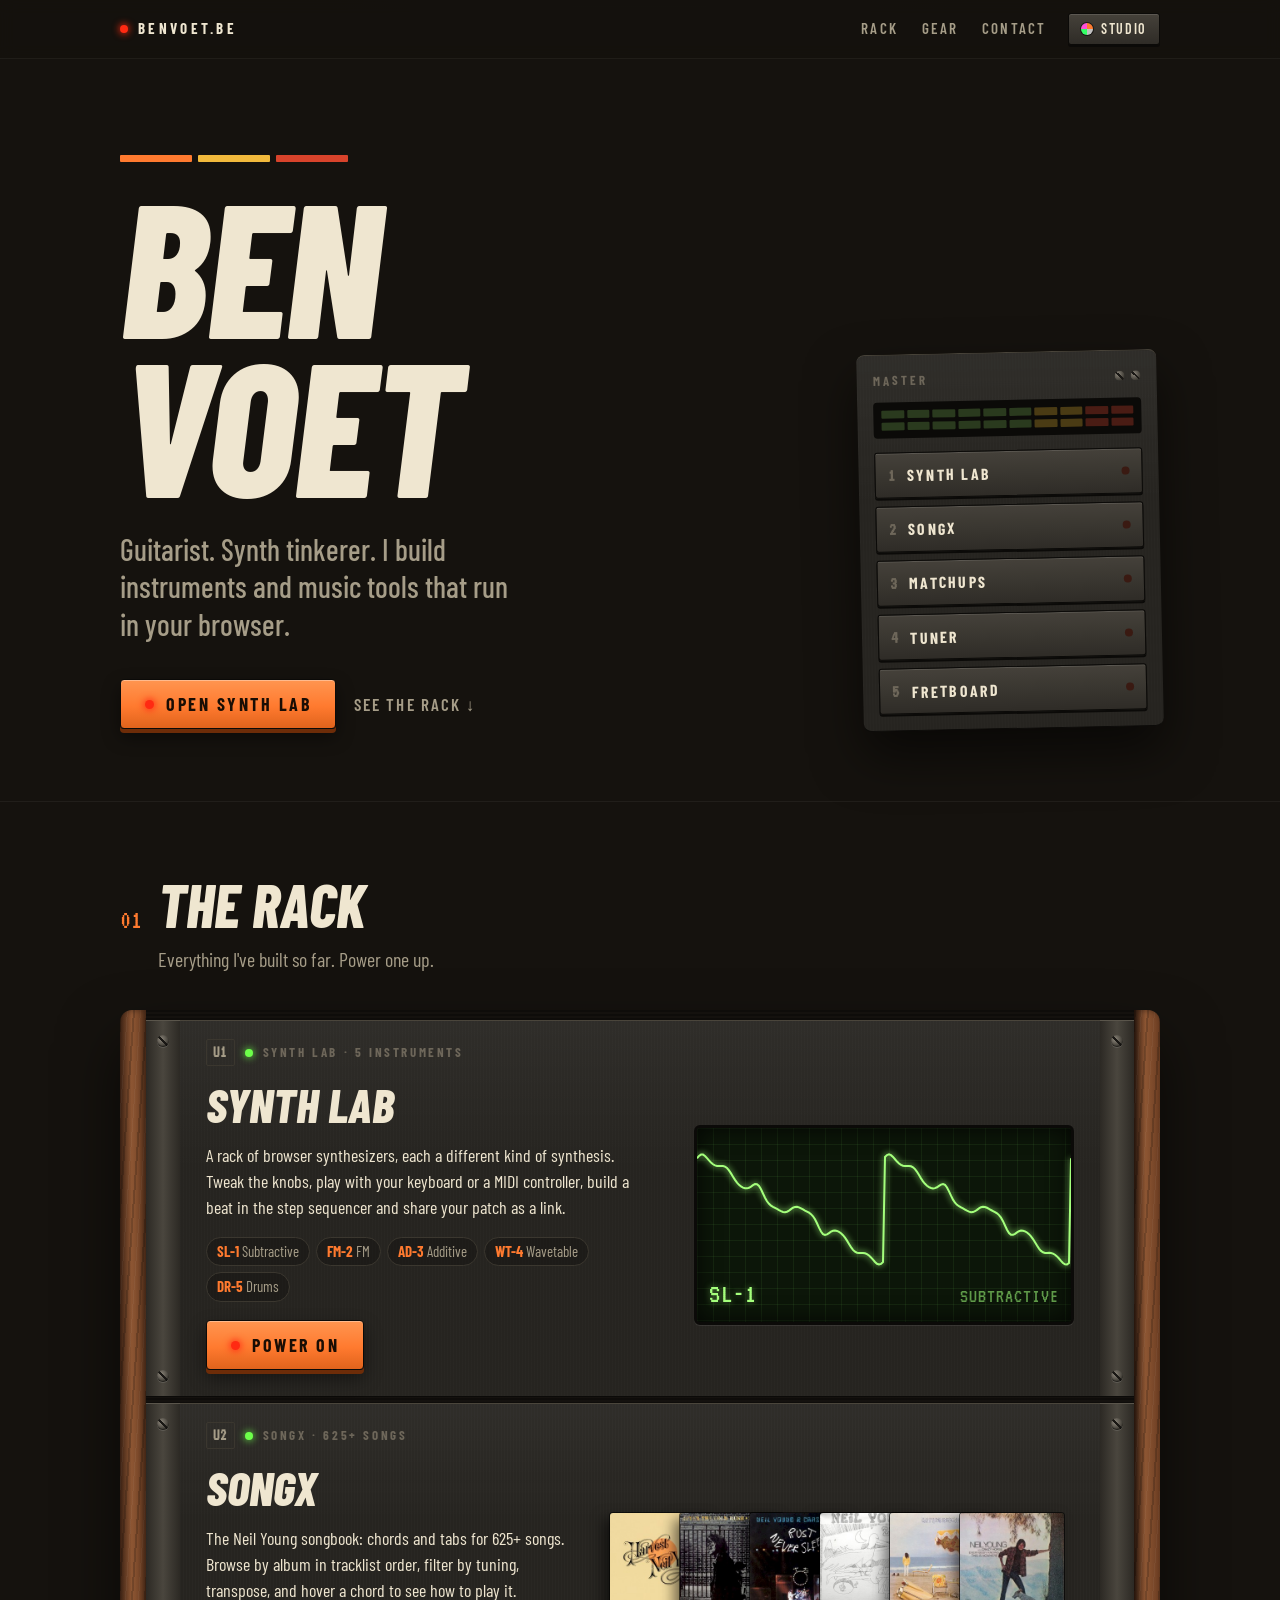
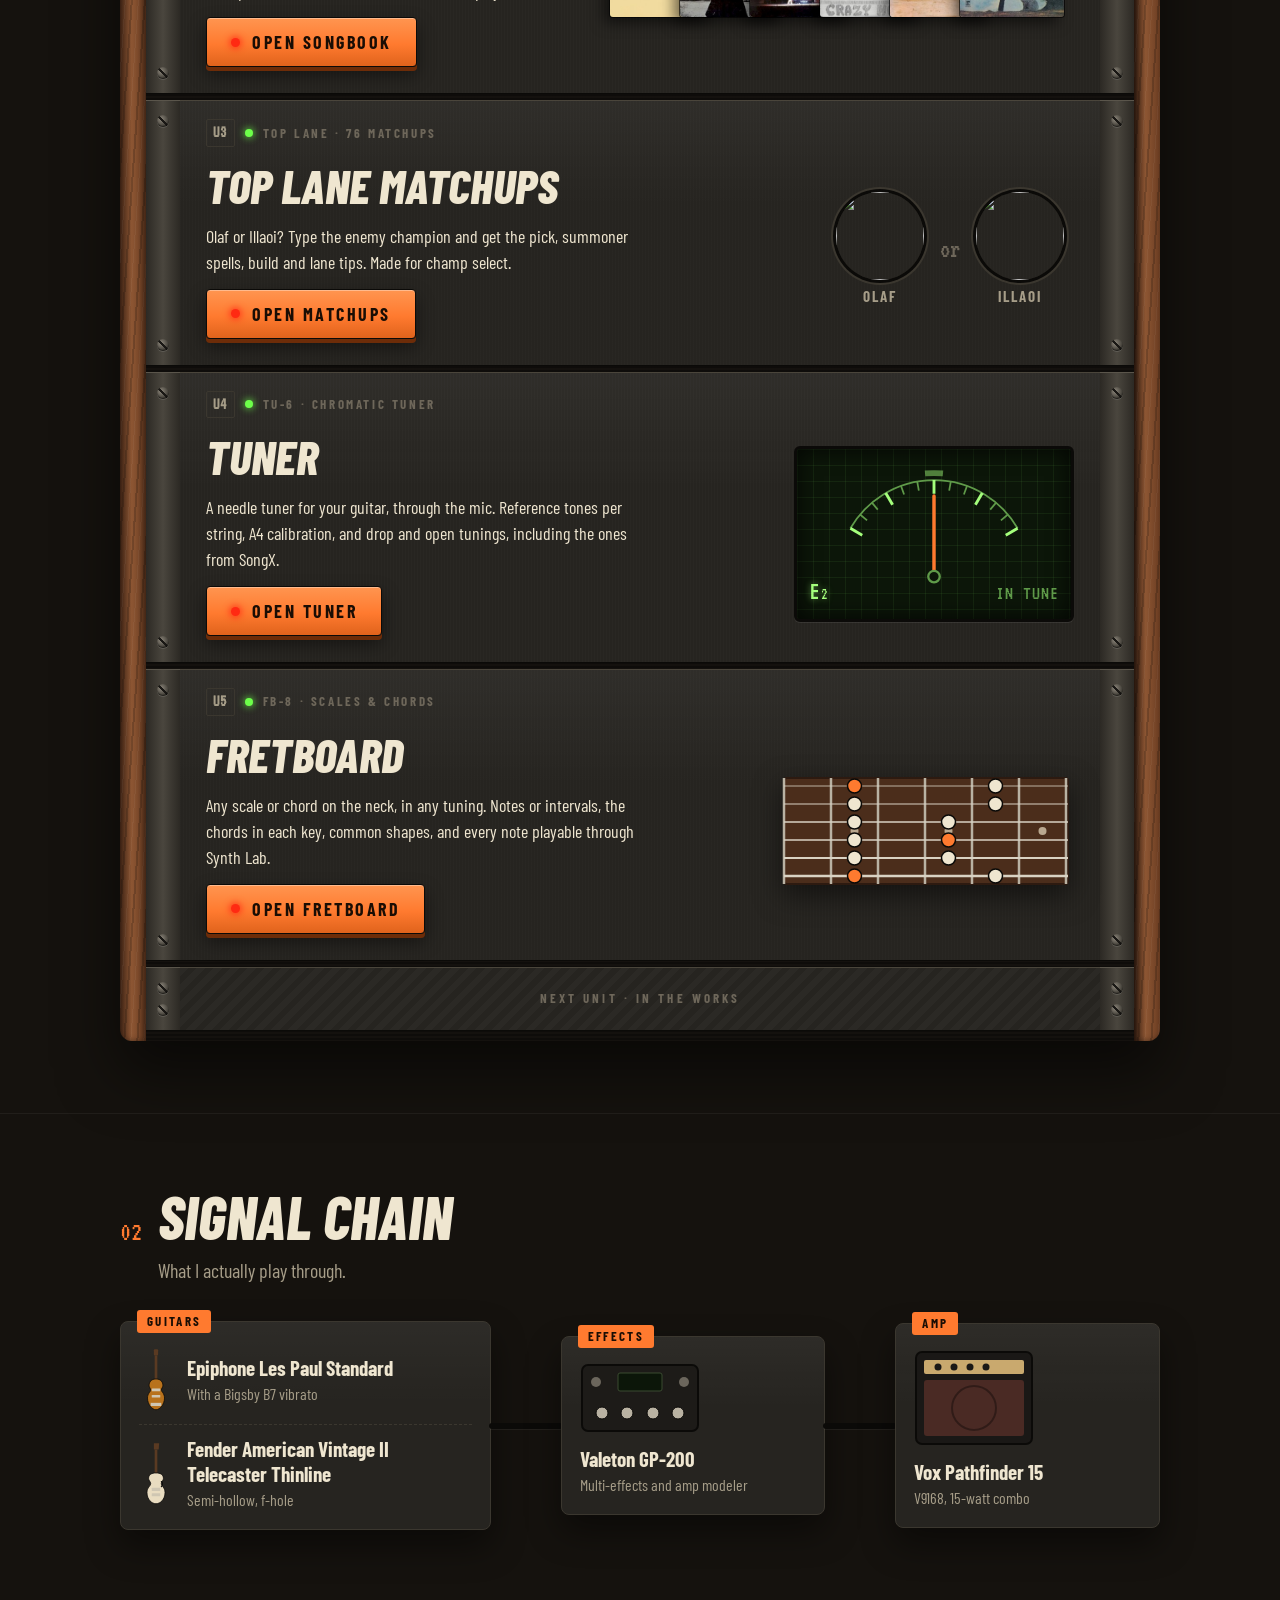
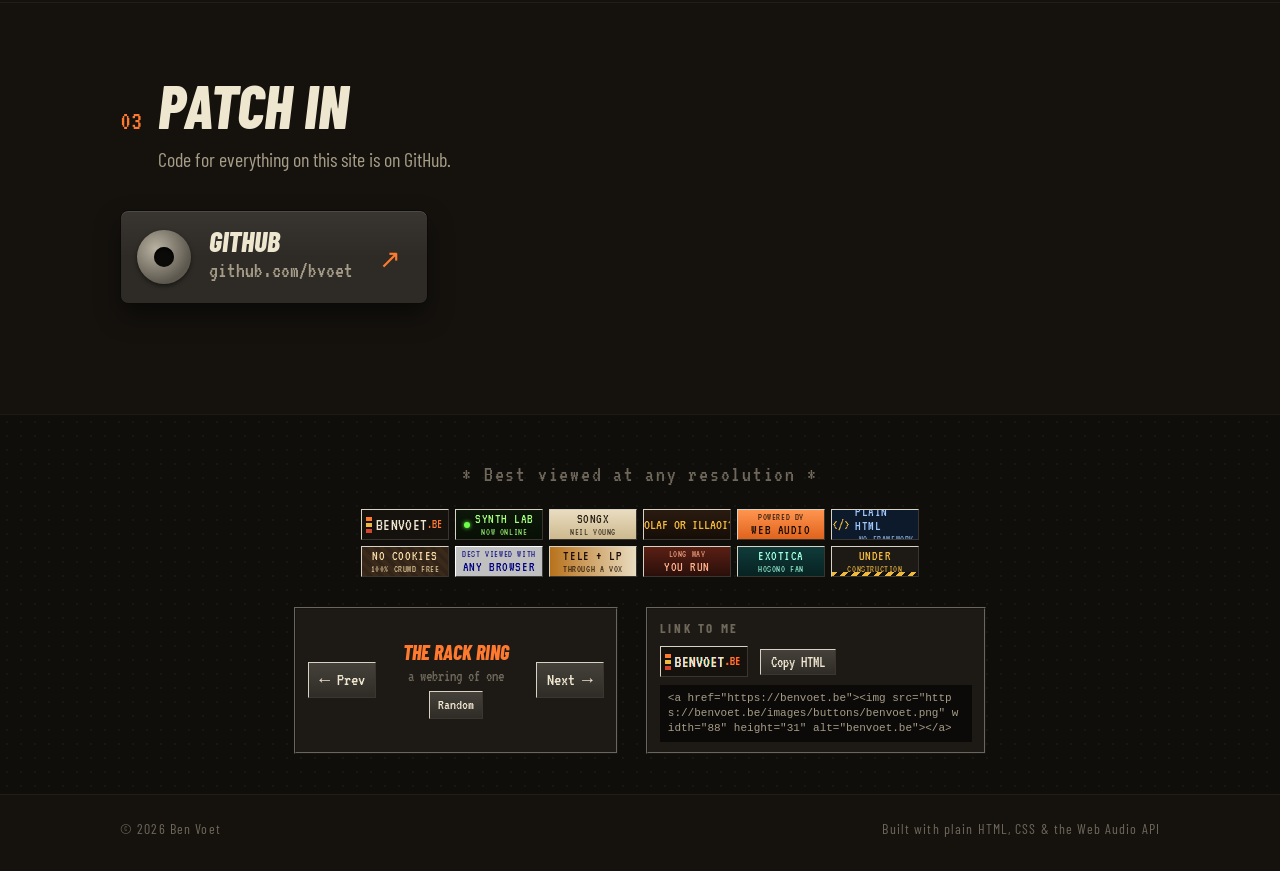
==== commit 1228a7b5: "Add Tuner and Fretboard explorer; link them from the rack and SongX - tuner/: TU-6 mic tuner with ne" ====
--- a/index.html
+++ b/index.html
@@ -74,6 +74,8 @@
           <a class="patch__ch" href="lab/"><span class="patch__no">1</span><span class="patch__led"></span>Synth Lab</a>
           <a class="patch__ch" href="songx/"><span class="patch__no">2</span><span class="patch__led"></span>SongX</a>
           <a class="patch__ch" href="lol/"><span class="patch__no">3</span><span class="patch__led"></span>Matchups</a>
+          <a class="patch__ch" href="tuner/"><span class="patch__no">4</span><span class="patch__led"></span>Tuner</a>
+          <a class="patch__ch" href="fretboard/"><span class="patch__no">5</span><span class="patch__led"></span>Fretboard</a>
         </nav>
       </div>
     </section>
@@ -203,6 +205,106 @@
               <div class="ear" aria-hidden="true"><i></i><i></i></div>
             </article>
 
+            <!-- Unit 04: Tuner -->
+            <article class="unit" aria-labelledby="u4-title">
+              <div class="ear" aria-hidden="true"><i></i><i></i></div>
+              <div class="unit__face">
+                <div class="unit__label">
+                  <span class="unit__no">U4</span>
+                  <span class="unit__led unit__led--on" aria-hidden="true"></span>
+                  <span>TU-6 · Chromatic tuner</span>
+                </div>
+                <div class="unit__grid unit__grid--wide">
+                  <div class="unit__text">
+                    <h3 class="unit__title" id="u4-title">Tuner</h3>
+                    <p class="unit__desc">
+                      A needle tuner for your guitar, through the mic. Reference tones per string, A4
+                      calibration, and drop and open tunings, including the ones from SongX.
+                    </p>
+                    <a class="power-btn" href="tuner/">
+                      <span class="power-btn__led" aria-hidden="true"></span>
+                      Open tuner
+                    </a>
+                  </div>
+                  <a class="lcd lcd--meter" href="tuner/" aria-label="Open the tuner">
+                    <svg class="minimeter" viewBox="0 0 200 112" aria-hidden="true">
+                      <path d="M27.3 62.0 A84 84 0 0 1 172.7 62.0" class="mm-arc" />
+                      <path d="M92.2 14.3 A90 90 0 0 1 107.8 14.3" class="mm-zone" />
+                      <g class="mm-ticks">
+                        <line x1="37.6" y1="68.0" x2="27.3" y2="62.0" class="is-major" /><line x1="41.8" y1="55.1" x2="35.7" y2="50.0" /><line x1="51.1" y1="45.8" x2="46.0" y2="39.7" /><line x1="64.0" y1="41.6" x2="58.0" y2="31.3" class="is-major" /><line x1="74.0" y1="32.6" x2="71.3" y2="25.1" /><line x1="86.8" y1="29.2" x2="85.4" y2="21.3" /><line x1="100.0" y1="32.0" x2="100.0" y2="20.0" class="is-major" /><line x1="113.2" y1="29.2" x2="114.6" y2="21.3" /><line x1="126.0" y1="32.6" x2="128.7" y2="25.1" /><line x1="136.0" y1="41.6" x2="142.0" y2="31.3" class="is-major" /><line x1="148.9" y1="45.8" x2="154.0" y2="39.7" /><line x1="158.2" y1="55.1" x2="164.3" y2="50.0" /><line x1="162.4" y1="68.0" x2="172.7" y2="62.0" class="is-major" />
+                      </g>
+                      <line x1="100" y1="104" x2="100" y2="34" class="mm-needle" />
+                      <circle cx="100" cy="104" r="5" class="mm-hub" />
+                    </svg>
+                    <span class="lcd__text">
+                      <span class="lcd__big">E<sub>2</sub></span>
+                      <span>IN TUNE</span>
+                    </span>
+                  </a>
+                </div>
+              </div>
+              <div class="ear" aria-hidden="true"><i></i><i></i></div>
+            </article>
+
+            <!-- Unit 05: Fretboard -->
+            <article class="unit" aria-labelledby="u5-title">
+              <div class="ear" aria-hidden="true"><i></i><i></i></div>
+              <div class="unit__face">
+                <div class="unit__label">
+                  <span class="unit__no">U5</span>
+                  <span class="unit__led unit__led--on" aria-hidden="true"></span>
+                  <span>FB-8 · Scales &amp; chords</span>
+                </div>
+                <div class="unit__grid unit__grid--wide">
+                  <div class="unit__text">
+                    <h3 class="unit__title" id="u5-title">Fretboard</h3>
+                    <p class="unit__desc">
+                      Any scale or chord on the neck, in any tuning. Notes or intervals, the chords in
+                      each key, common shapes, and every note playable through Synth Lab.
+                    </p>
+                    <a class="power-btn" href="fretboard/">
+                      <span class="power-btn__led" aria-hidden="true"></span>
+                      Open fretboard
+                    </a>
+                  </div>
+                  <a class="neckmini" href="fretboard/" aria-label="Open the fretboard">
+                    <svg class="neckmini__svg" viewBox="0 0 300 120" aria-hidden="true">
+                    <rect x="10" y="6" width="284" height="106" rx="3" class="nm-wood"/>
+                    <line x1="10" y1="6" x2="10" y2="112" class="nm-fret"/>
+                    <line x1="57" y1="6" x2="57" y2="112" class="nm-fret"/>
+                    <line x1="104" y1="6" x2="104" y2="112" class="nm-fret"/>
+                    <line x1="151" y1="6" x2="151" y2="112" class="nm-fret"/>
+                    <line x1="198" y1="6" x2="198" y2="112" class="nm-fret"/>
+                    <line x1="245" y1="6" x2="245" y2="112" class="nm-fret"/>
+                    <line x1="292" y1="6" x2="292" y2="112" class="nm-fret"/>
+                    <circle cx="80.5" cy="59" r="4" class="nm-inlay"/>
+                    <circle cx="174.5" cy="59" r="4" class="nm-inlay"/>
+                    <circle cx="268.5" cy="59" r="4" class="nm-inlay"/>
+                    <line x1="10" y1="104" x2="294" y2="104" class="nm-string" style="stroke-width:2.3"/>
+                    <line x1="10" y1="86" x2="294" y2="86" class="nm-string" style="stroke-width:2.0"/>
+                    <line x1="10" y1="68" x2="294" y2="68" class="nm-string" style="stroke-width:1.7"/>
+                    <line x1="10" y1="50" x2="294" y2="50" class="nm-string" style="stroke-width:1.4"/>
+                    <line x1="10" y1="32" x2="294" y2="32" class="nm-string" style="stroke-width:1.1"/>
+                    <line x1="10" y1="14" x2="294" y2="14" class="nm-string" style="stroke-width:0.8"/>
+                    <circle cx="80.5" cy="104" r="7" class="nm-dot nm-dot--root"/>
+                    <circle cx="221.5" cy="104" r="7" class="nm-dot"/>
+                    <circle cx="80.5" cy="86" r="7" class="nm-dot"/>
+                    <circle cx="174.5" cy="86" r="7" class="nm-dot"/>
+                    <circle cx="80.5" cy="68" r="7" class="nm-dot"/>
+                    <circle cx="174.5" cy="68" r="7" class="nm-dot nm-dot--root"/>
+                    <circle cx="80.5" cy="50" r="7" class="nm-dot"/>
+                    <circle cx="174.5" cy="50" r="7" class="nm-dot"/>
+                    <circle cx="80.5" cy="32" r="7" class="nm-dot"/>
+                    <circle cx="221.5" cy="32" r="7" class="nm-dot"/>
+                    <circle cx="80.5" cy="14" r="7" class="nm-dot nm-dot--root"/>
+                    <circle cx="221.5" cy="14" r="7" class="nm-dot"/>
+                    </svg>
+                  </a>
+                </div>
+              </div>
+              <div class="ear" aria-hidden="true"><i></i><i></i></div>
+            </article>
+
             <!-- Blank panel: room to grow -->
             <div class="unit unit--blank" aria-hidden="true">
               <div class="ear"><i></i><i></i></div>
--- a/css/home.css
+++ b/css/home.css
@@ -703,6 +703,128 @@
   font-size: 26px;
 }
 
+/* Tuner: a small needle meter on the LCD. */
+.lcd--meter {
+  display: block;
+  width: 280px;
+  max-width: 100%;
+  height: 176px;
+  text-decoration: none;
+}
+
+.minimeter {
+  position: absolute;
+  top: 8px;
+  left: 50%;
+  width: 230px;
+  transform: translateX(-50%);
+}
+
+.mm-arc {
+  fill: none;
+  stroke: var(--lcd-dim);
+  stroke-width: 1.5;
+}
+
+.mm-ticks line {
+  stroke: var(--lcd-dim);
+  stroke-width: 1.5;
+}
+
+.mm-ticks line.is-major {
+  stroke: var(--lcd-fg);
+  stroke-width: 2.5;
+}
+
+.mm-zone {
+  fill: none;
+  stroke: var(--lcd-fg);
+  stroke-width: 5;
+  opacity: 0.45;
+}
+
+.mm-needle {
+  stroke: var(--orange);
+  stroke-width: 3;
+  stroke-linecap: round;
+  transform-box: view-box;
+  transform-origin: 100px 104px;
+  animation: sway 4s ease-in-out infinite;
+}
+
+.mm-hub {
+  fill: var(--lcd-bg);
+  stroke: var(--lcd-dim);
+  stroke-width: 2;
+}
+
+.lcd__big sub {
+  font-size: 0.6em;
+  vertical-align: baseline;
+}
+
+/* The needle settles on the note, then a new string is plucked. */
+@keyframes sway {
+  0% { transform: rotate(-34deg); }
+  25% { transform: rotate(10deg); }
+  38% { transform: rotate(-5deg); }
+  50%, 92% { transform: rotate(0deg); }
+  100% { transform: rotate(-34deg); }
+}
+
+/* Fretboard: a minor pentatonic box on a strip of neck. */
+.neckmini {
+  display: block;
+  width: 300px;
+  max-width: 100%;
+  filter: drop-shadow(0 10px 14px rgba(0, 0, 0, 0.5));
+}
+
+.neckmini svg {
+  display: block;
+  width: 100%;
+  height: auto;
+}
+
+.nm-wood {
+  fill: #4b2d1b;
+  stroke: #2d1a10;
+  stroke-width: 2;
+}
+
+.nm-fret {
+  stroke: #b9b2a3;
+  stroke-width: 2.5;
+}
+
+.nm-inlay {
+  fill: #e8dcc0;
+  opacity: 0.7;
+}
+
+.nm-string {
+  stroke: #d9d2c3;
+}
+
+.nm-dot {
+  fill: #efe6d0;
+  stroke: #0b0a08;
+  stroke-width: 1.5;
+  transition: fill 0.2s ease;
+}
+
+.nm-dot--root {
+  fill: var(--orange);
+}
+
+.neckmini:hover .nm-dot {
+  fill: #fff6dd;
+}
+
+.neckmini:hover .nm-dot--root {
+  fill: #ffa566;
+}
+
 /* Blank filler panel. */
 .unit--blank {
   min-height: 64px;
@@ -1306,6 +1428,15 @@
     height: 170px;
   }
 
+  .lcd--meter,
+  .neckmini {
+    width: 100%;
+  }
+
+  .neckmini {
+    max-width: 340px;
+  }
+
   .chain {
     grid-template-columns: 1fr;
     gap: 0;
@@ -1436,7 +1567,8 @@
     display: none;
   }
 
-  .vu__ch i {
+  .vu__ch i,
+  .mm-needle {
     animation: none;
   }
 
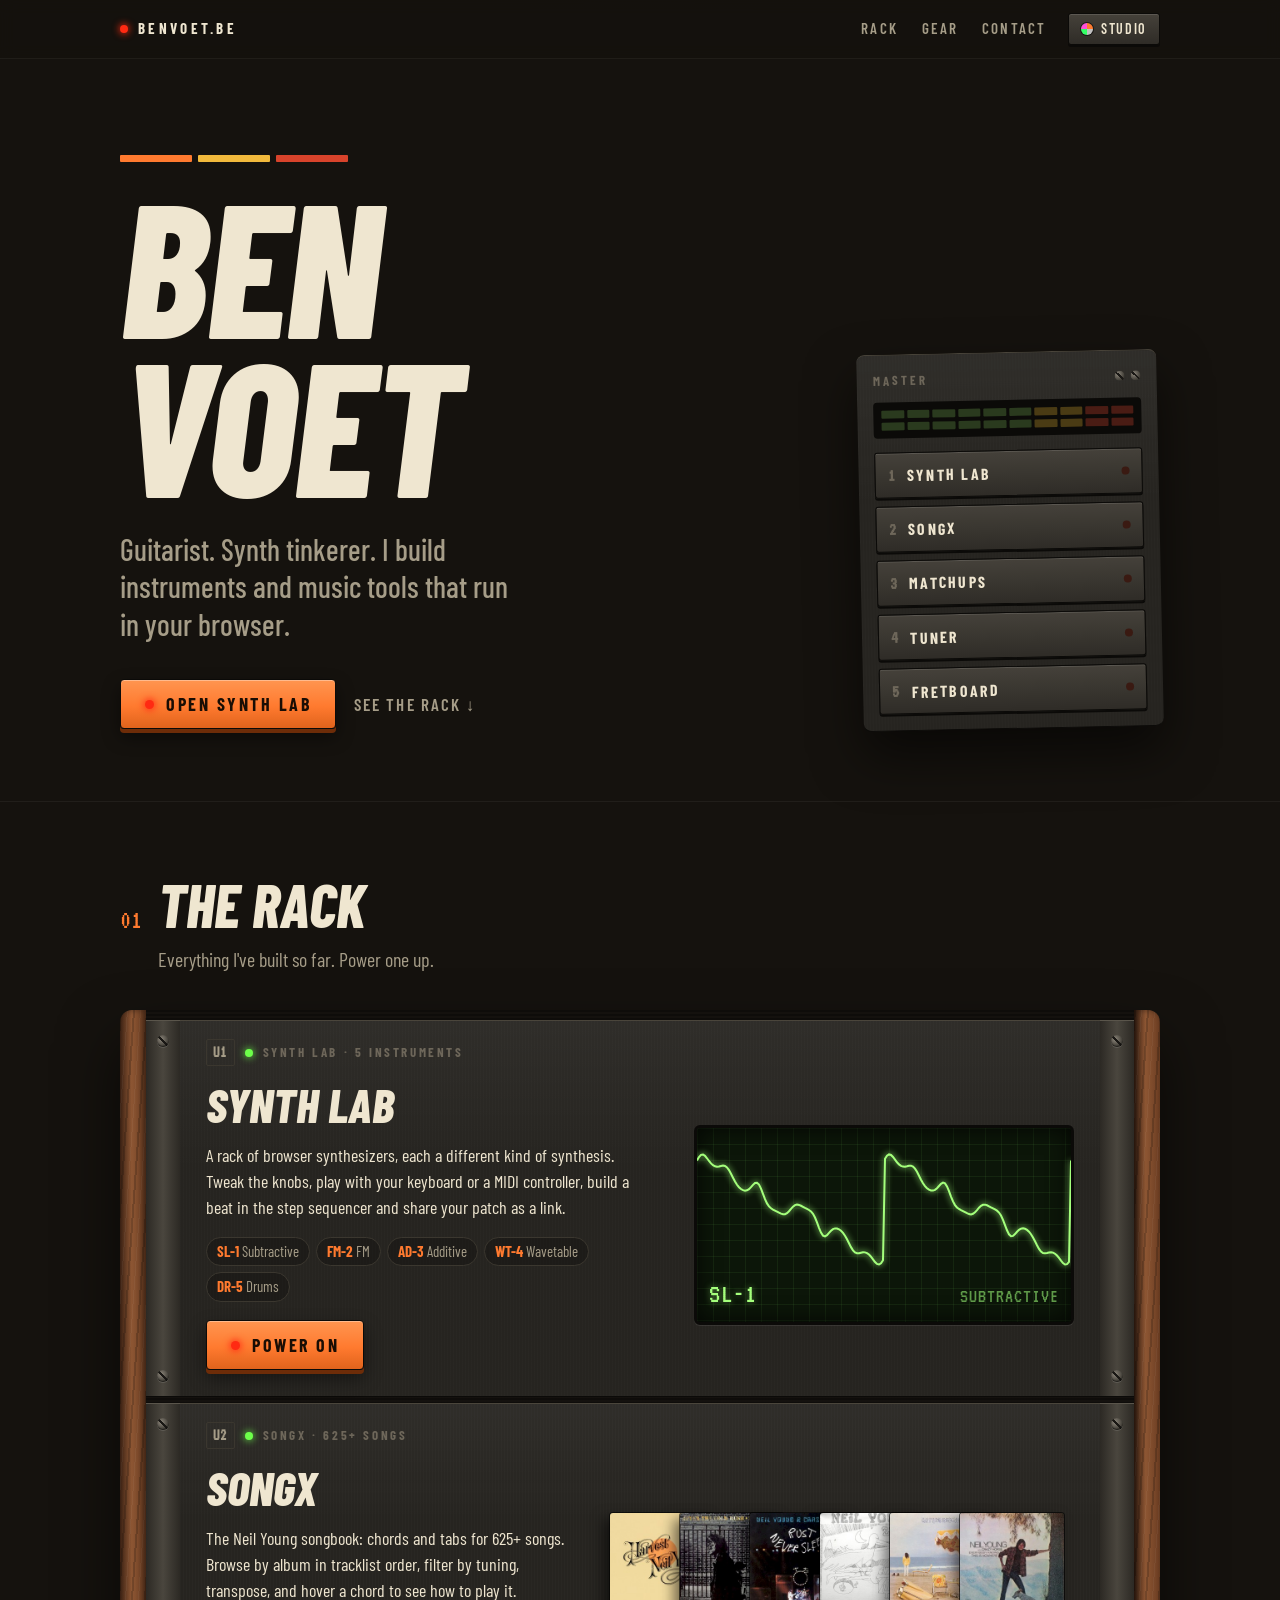
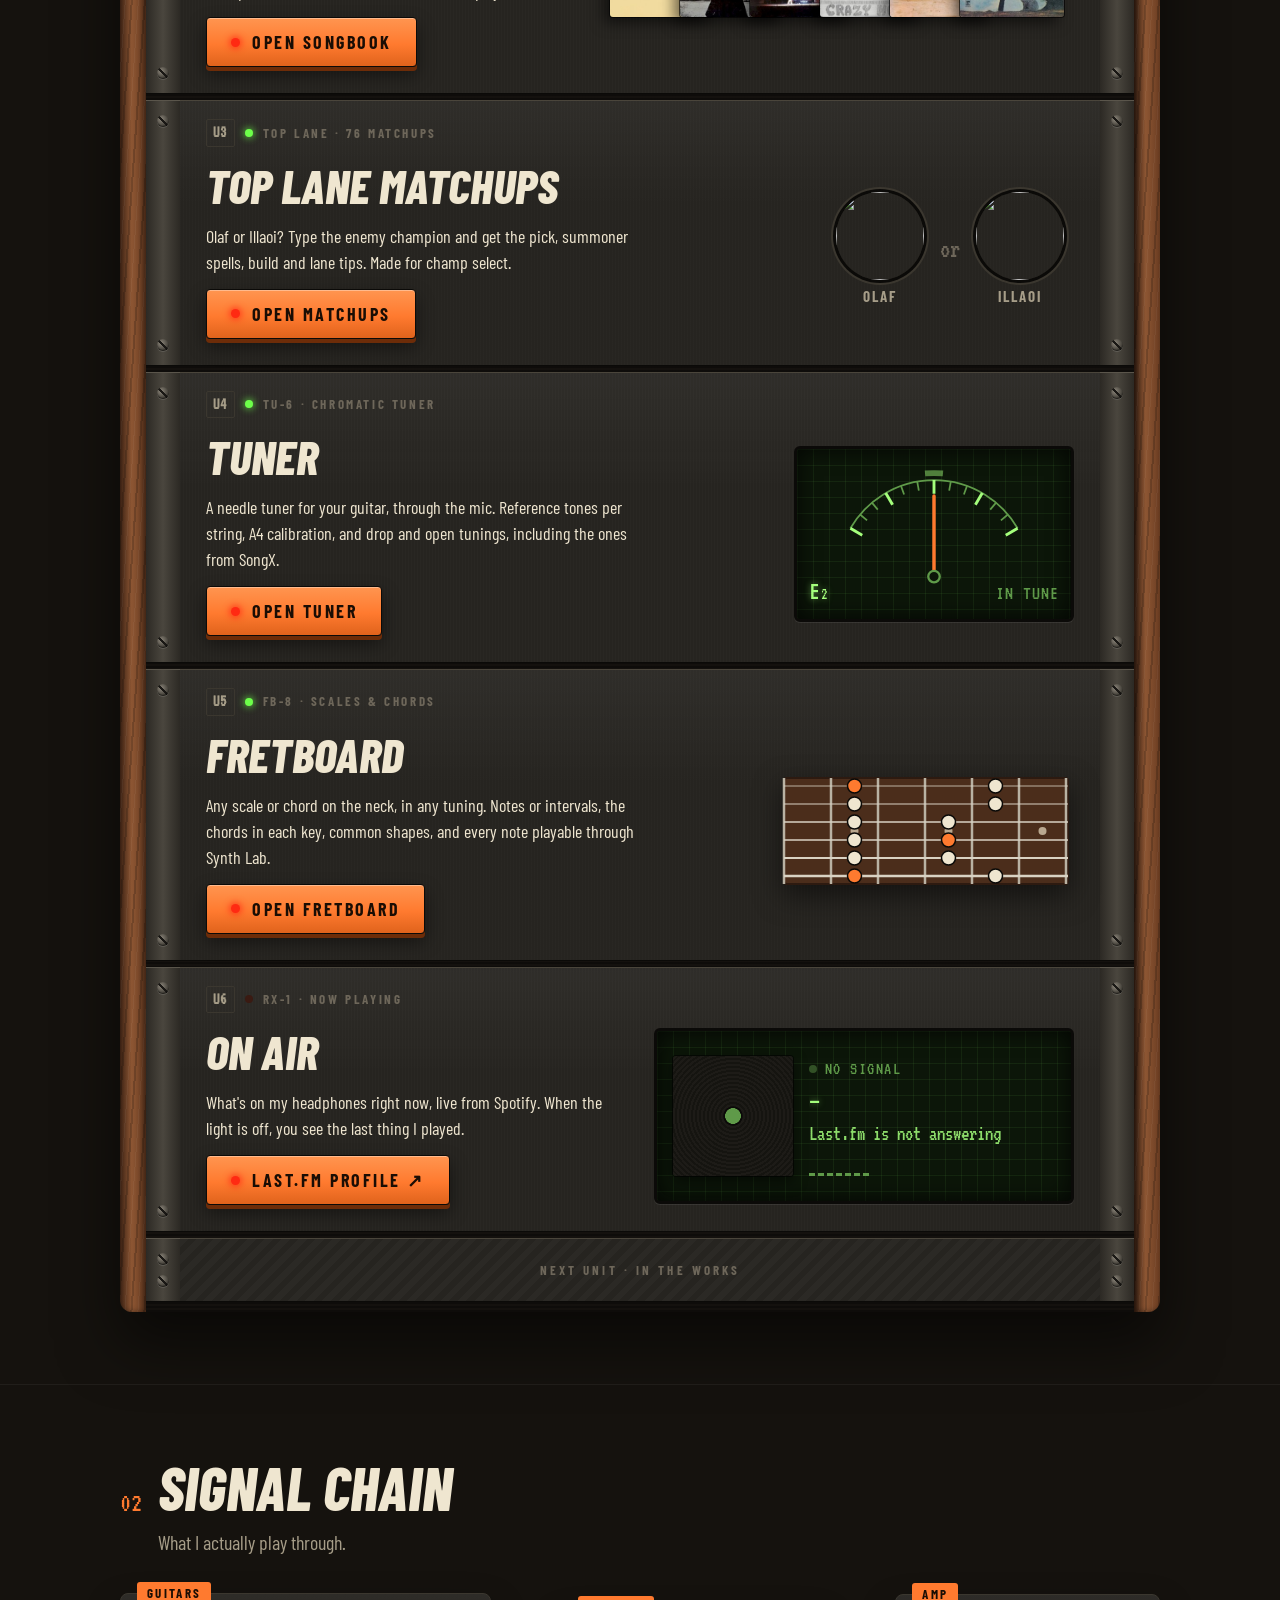
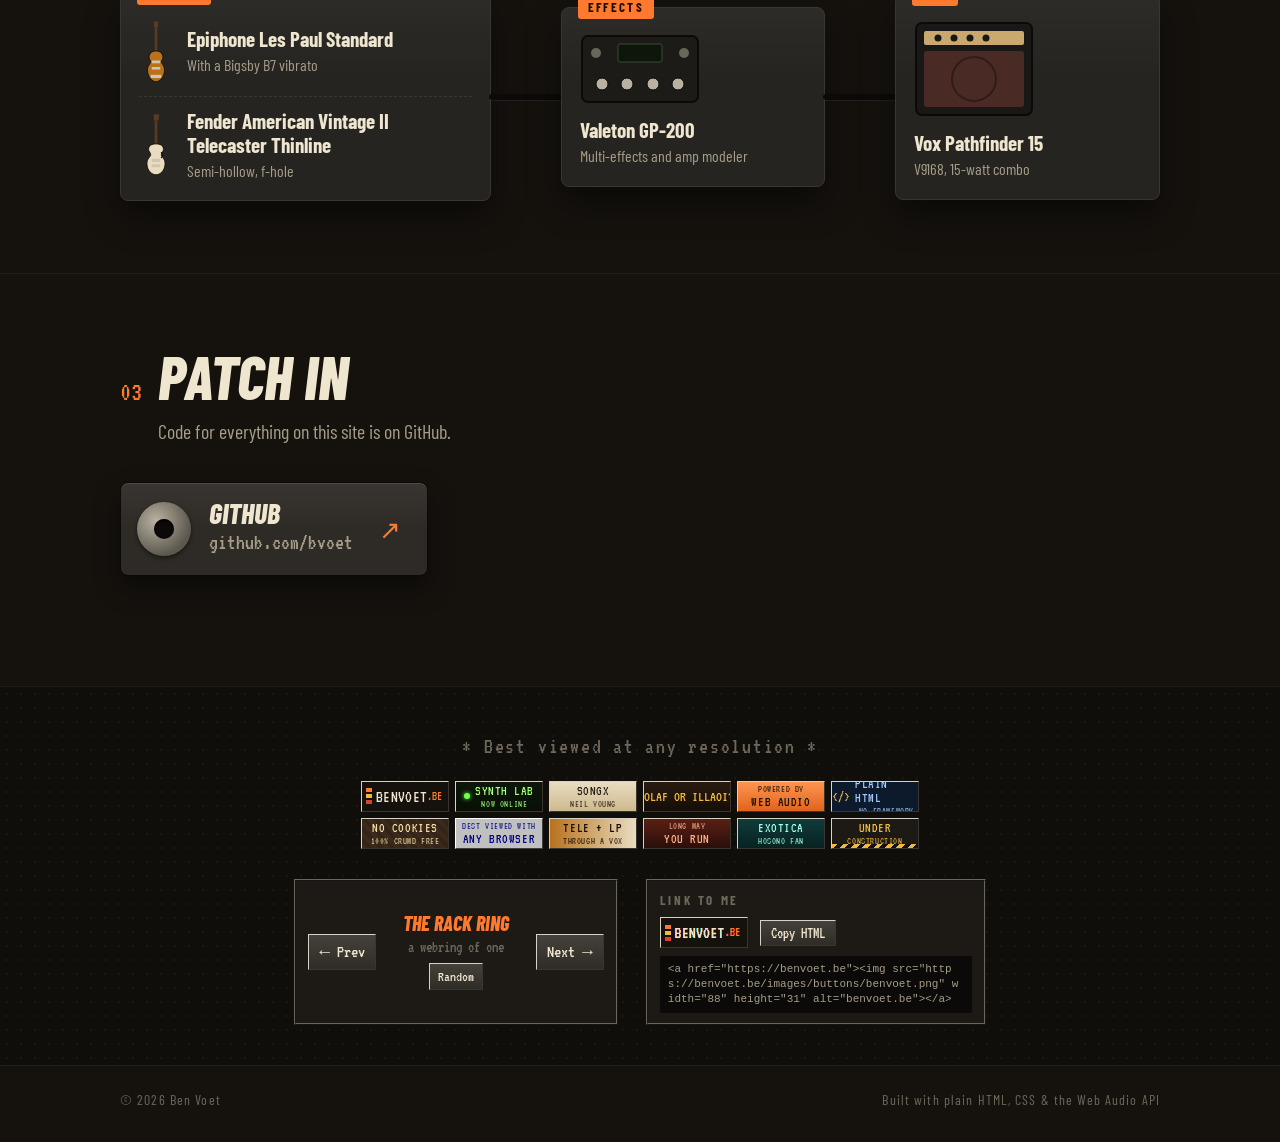
==== commit 1c1b3139: "Landing: add On Air unit showing what I'm playing on Spotify (via Last.fm)" ====
--- a/index.html
+++ b/index.html
@@ -305,6 +305,44 @@
               <div class="ear" aria-hidden="true"><i></i><i></i></div>
             </article>
 
+            <!-- Unit 06: Now playing (Spotify via Last.fm, js/now-playing.js) -->
+            <article class="unit" aria-labelledby="u6-title">
+              <div class="ear" aria-hidden="true"><i></i><i></i></div>
+              <div class="unit__face">
+                <div class="unit__label">
+                  <span class="unit__no">U6</span>
+                  <span class="unit__led" id="np-led" aria-hidden="true"></span>
+                  <span>RX-1 · Now playing</span>
+                </div>
+                <div class="unit__grid unit__grid--wide">
+                  <div class="unit__text">
+                    <h3 class="unit__title" id="u6-title">On Air</h3>
+                    <p class="unit__desc">
+                      What's on my headphones right now, live from Spotify. When the light is off, you
+                      see the last thing I played.
+                    </p>
+                    <a class="power-btn" href="https://www.last.fm/user/manassas777" target="_blank" rel="noopener noreferrer">
+                      <span class="power-btn__led" aria-hidden="true"></span>
+                      Last.fm profile ↗
+                    </a>
+                  </div>
+                  <a class="lcd lcd--np" id="np" href="https://www.last.fm/user/manassas777" target="_blank" rel="noopener noreferrer">
+                    <span class="np__cover">
+                      <img id="np-img" alt="" width="120" height="120" referrerpolicy="no-referrer" hidden />
+                    </span>
+                    <span class="np__info">
+                      <span class="np__status" id="np-status">TUNING IN…</span>
+                      <span class="np__track" id="np-track"><span>—</span></span>
+                      <span class="np__artist" id="np-artist"></span>
+                      <span class="np__album" id="np-album"></span>
+                      <span class="np__bars" aria-hidden="true"><i></i><i></i><i></i><i></i><i></i><i></i><i></i></span>
+                    </span>
+                  </a>
+                </div>
+              </div>
+              <div class="ear" aria-hidden="true"><i></i><i></i></div>
+            </article>
+
             <!-- Blank panel: room to grow -->
             <div class="unit unit--blank" aria-hidden="true">
               <div class="ear"><i></i><i></i></div>
@@ -507,5 +545,6 @@
   </footer>
 
   <script type="module" src="js/home.js"></script>
+  <script type="module" src="js/now-playing.js"></script>
 </body>
 </html>
--- a/css/home.css
+++ b/css/home.css
@@ -825,6 +825,159 @@
   fill: #ffa566;
 }
 
+/* Now playing: sleeve + LCD readout (js/now-playing.js). */
+.lcd--np {
+  display: flex;
+  align-items: center;
+  gap: 16px;
+  width: 420px;
+  max-width: 100%;
+  height: 176px;
+  padding: 16px;
+  color: var(--lcd-dim);
+  font-family: var(--font-lcd);
+  text-decoration: none;
+}
+
+.lcd--np:focus-visible {
+  outline: 2px solid var(--orange);
+  outline-offset: 3px;
+}
+
+/* Empty sleeve: a record. */
+.np__cover {
+  position: relative;
+  flex: 0 0 120px;
+  height: 120px;
+  border-radius: 3px;
+  overflow: hidden;
+  background:
+    radial-gradient(circle, var(--lcd-dim) 0 9%, #0b0a08 9.5% 11%, transparent 11.5%),
+    repeating-radial-gradient(circle, #151410 0 2px, #1d1b17 2px 4px);
+  box-shadow: 0 0 0 1px rgba(0, 0, 0, 0.6), 0 6px 14px rgba(0, 0, 0, 0.5);
+}
+
+.np__cover img {
+  display: block;
+  width: 100%;
+  height: 100%;
+  object-fit: cover;
+}
+
+.np__cover img[hidden] {
+  display: none;
+}
+
+.np__info {
+  flex: 1;
+  min-width: 0;
+  display: flex;
+  flex-direction: column;
+  gap: 1px;
+}
+
+.np__status {
+  display: flex;
+  align-items: center;
+  gap: 8px;
+  margin-bottom: 4px;
+  font-size: 18px;
+  letter-spacing: 0.08em;
+}
+
+.np__status::before {
+  content: '';
+  flex: 0 0 8px;
+  height: 8px;
+  border-radius: 50%;
+  background: currentColor;
+  opacity: 0.45;
+}
+
+.is-playing .np__status {
+  color: var(--orange);
+}
+
+.is-playing .np__status::before {
+  opacity: 1;
+  box-shadow: 0 0 6px 1px currentColor;
+  animation: np-blink 1.6s steps(2, jump-none) infinite;
+}
+
+.np__track,
+.np__artist,
+.np__album {
+  overflow: hidden;
+  white-space: nowrap;
+  text-overflow: ellipsis;
+}
+
+.np__track {
+  color: var(--lcd-fg);
+  font-size: 28px;
+  line-height: 1.1;
+  text-shadow: 0 0 6px rgba(164, 255, 124, 0.5);
+}
+
+.np__track.is-long {
+  text-overflow: clip;
+}
+
+.np__track.is-long span {
+  display: inline-block;
+  animation: np-scroll var(--np-dur, 6s) ease-in-out infinite alternate;
+}
+
+.np__artist {
+  color: var(--lcd-fg);
+  font-size: 21px;
+  opacity: 0.85;
+}
+
+.np__album {
+  font-size: 18px;
+}
+
+.np__bars {
+  display: flex;
+  align-items: flex-end;
+  gap: 3px;
+  height: 18px;
+  margin-top: 6px;
+}
+
+.np__bars i {
+  width: 6px;
+  height: 3px;
+  background: var(--lcd-dim);
+}
+
+.is-playing .np__bars i {
+  background: var(--lcd-fg);
+  animation: np-eq 0.9s ease-in-out infinite alternate;
+}
+
+.is-playing .np__bars i:nth-child(2) { animation-duration: 0.62s; animation-delay: -0.2s; }
+.is-playing .np__bars i:nth-child(3) { animation-duration: 1.1s; animation-delay: -0.5s; }
+.is-playing .np__bars i:nth-child(4) { animation-duration: 0.75s; animation-delay: -0.3s; }
+.is-playing .np__bars i:nth-child(5) { animation-duration: 0.95s; animation-delay: -0.7s; }
+.is-playing .np__bars i:nth-child(6) { animation-duration: 0.68s; animation-delay: -0.1s; }
+.is-playing .np__bars i:nth-child(7) { animation-duration: 1.2s; animation-delay: -0.4s; }
+
+@keyframes np-eq {
+  from { height: 3px; }
+  to { height: 18px; }
+}
+
+@keyframes np-scroll {
+  0%, 15% { transform: translateX(0); }
+  85%, 100% { transform: translateX(var(--np-shift, 0)); }
+}
+
+@keyframes np-blink {
+  50% { opacity: 0.35; }
+}
+
 /* Blank filler panel. */
 .unit--blank {
   min-height: 64px;
@@ -1437,6 +1590,12 @@
     max-width: 340px;
   }
 
+  .lcd--np {
+    width: 100%;
+    height: auto;
+    min-height: 152px;
+  }
+
   .chain {
     grid-template-columns: 1fr;
     gap: 0;
@@ -1547,6 +1706,20 @@
     height: 72px;
   }
 
+  .lcd--np {
+    gap: 12px;
+    padding: 12px;
+  }
+
+  .np__cover {
+    flex-basis: 88px;
+    height: 88px;
+  }
+
+  .np__track {
+    font-size: 24px;
+  }
+
   .gear--box {
     flex-direction: column;
     align-items: flex-start;
@@ -1568,8 +1741,14 @@
   }
 
   .vu__ch i,
-  .mm-needle {
+  .mm-needle,
+  .is-playing .np__bars i,
+  .is-playing .np__status::before {
     animation: none;
+  }
+
+  .is-playing .np__bars i {
+    height: 12px;
   }
 
   .vu__ch i:nth-child(-n + 6) {
--- a/css/themes.css
+++ b/css/themes.css
@@ -537,6 +537,7 @@
 /* Images and drawings turn monochrome green. */
 [data-theme='terminal'] .covers img,
 [data-theme='terminal'] .champ img,
+[data-theme='terminal'] .np__cover img,
 [data-theme='terminal'] .gear__icon,
 [data-theme='terminal'] .b88,
 [data-theme='terminal'] .linkme__img {
@@ -579,6 +580,7 @@
   --mustard: #4ff0ff;
   --red: #ffb84f;
   --lcd-fg: #4ff0ff;
+  --lcd-dim: #c79bff;
   --lcd-bg: #12002a;
 }
 
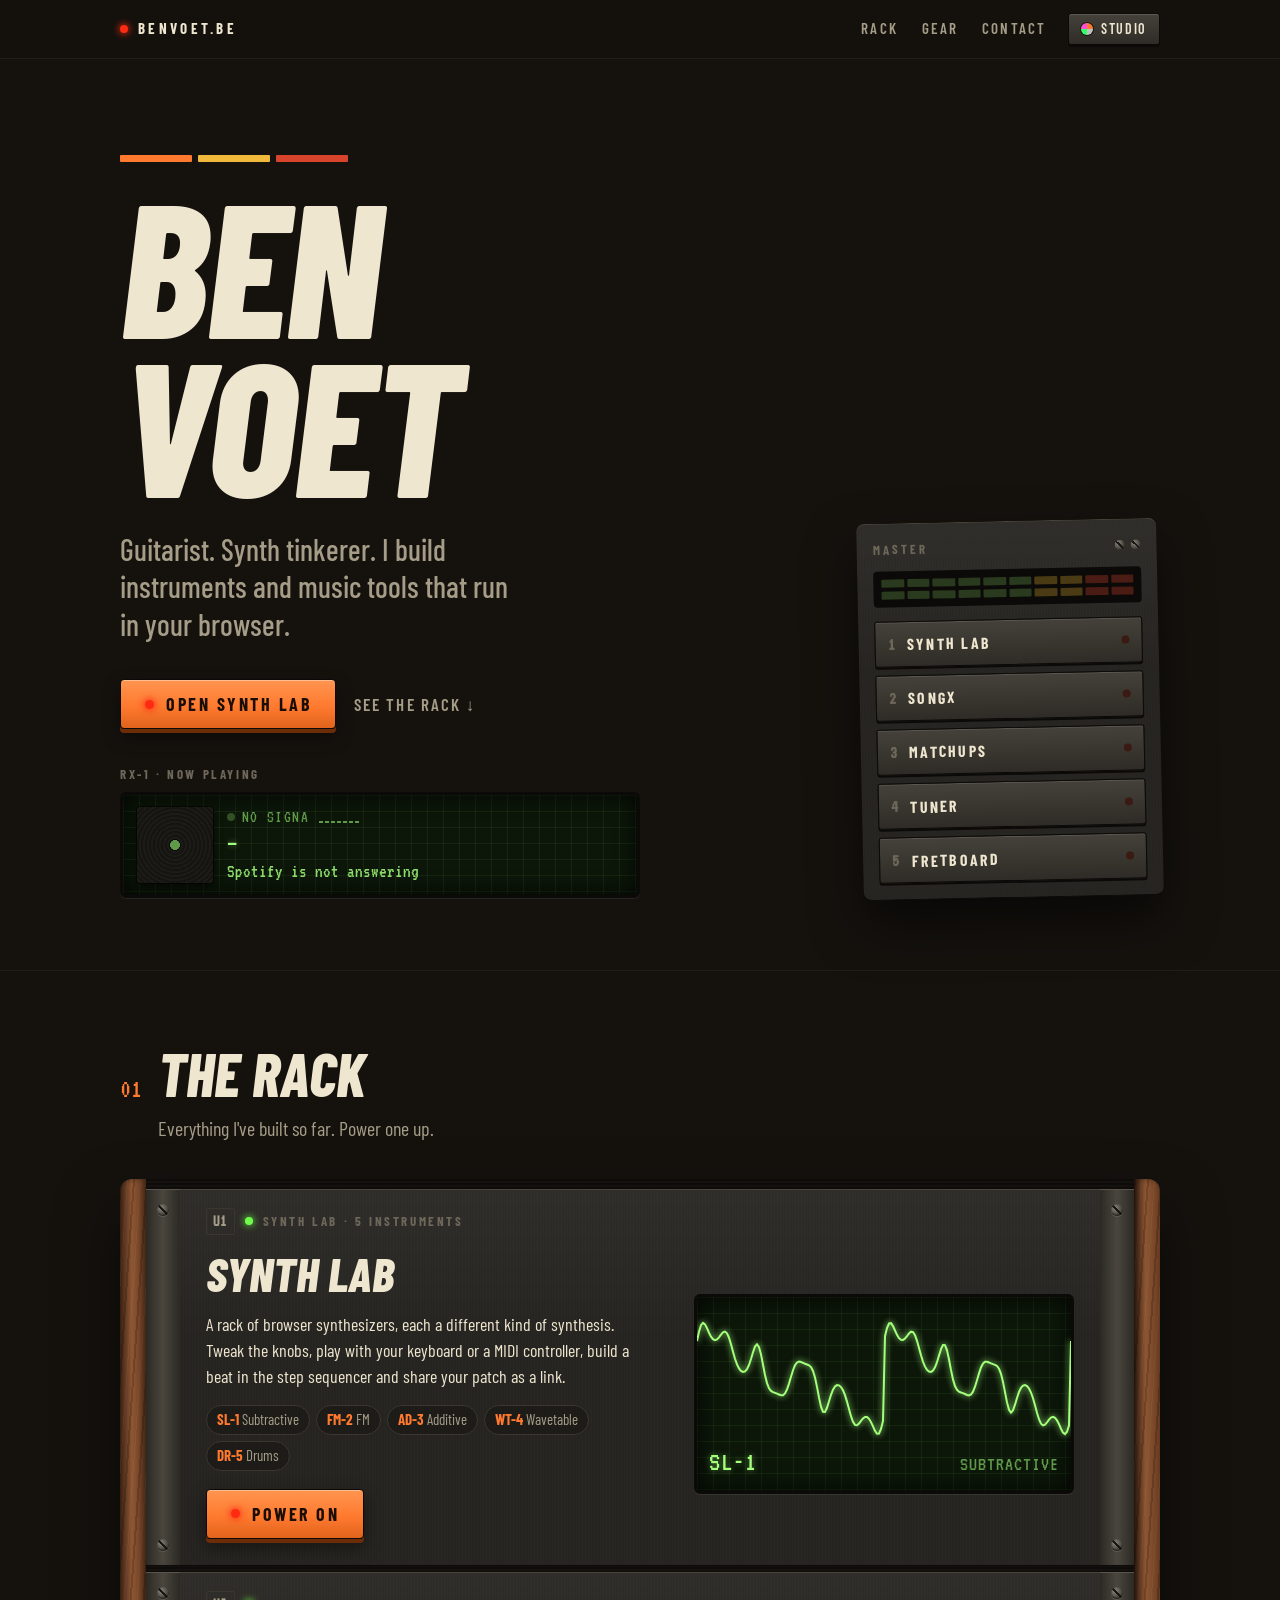
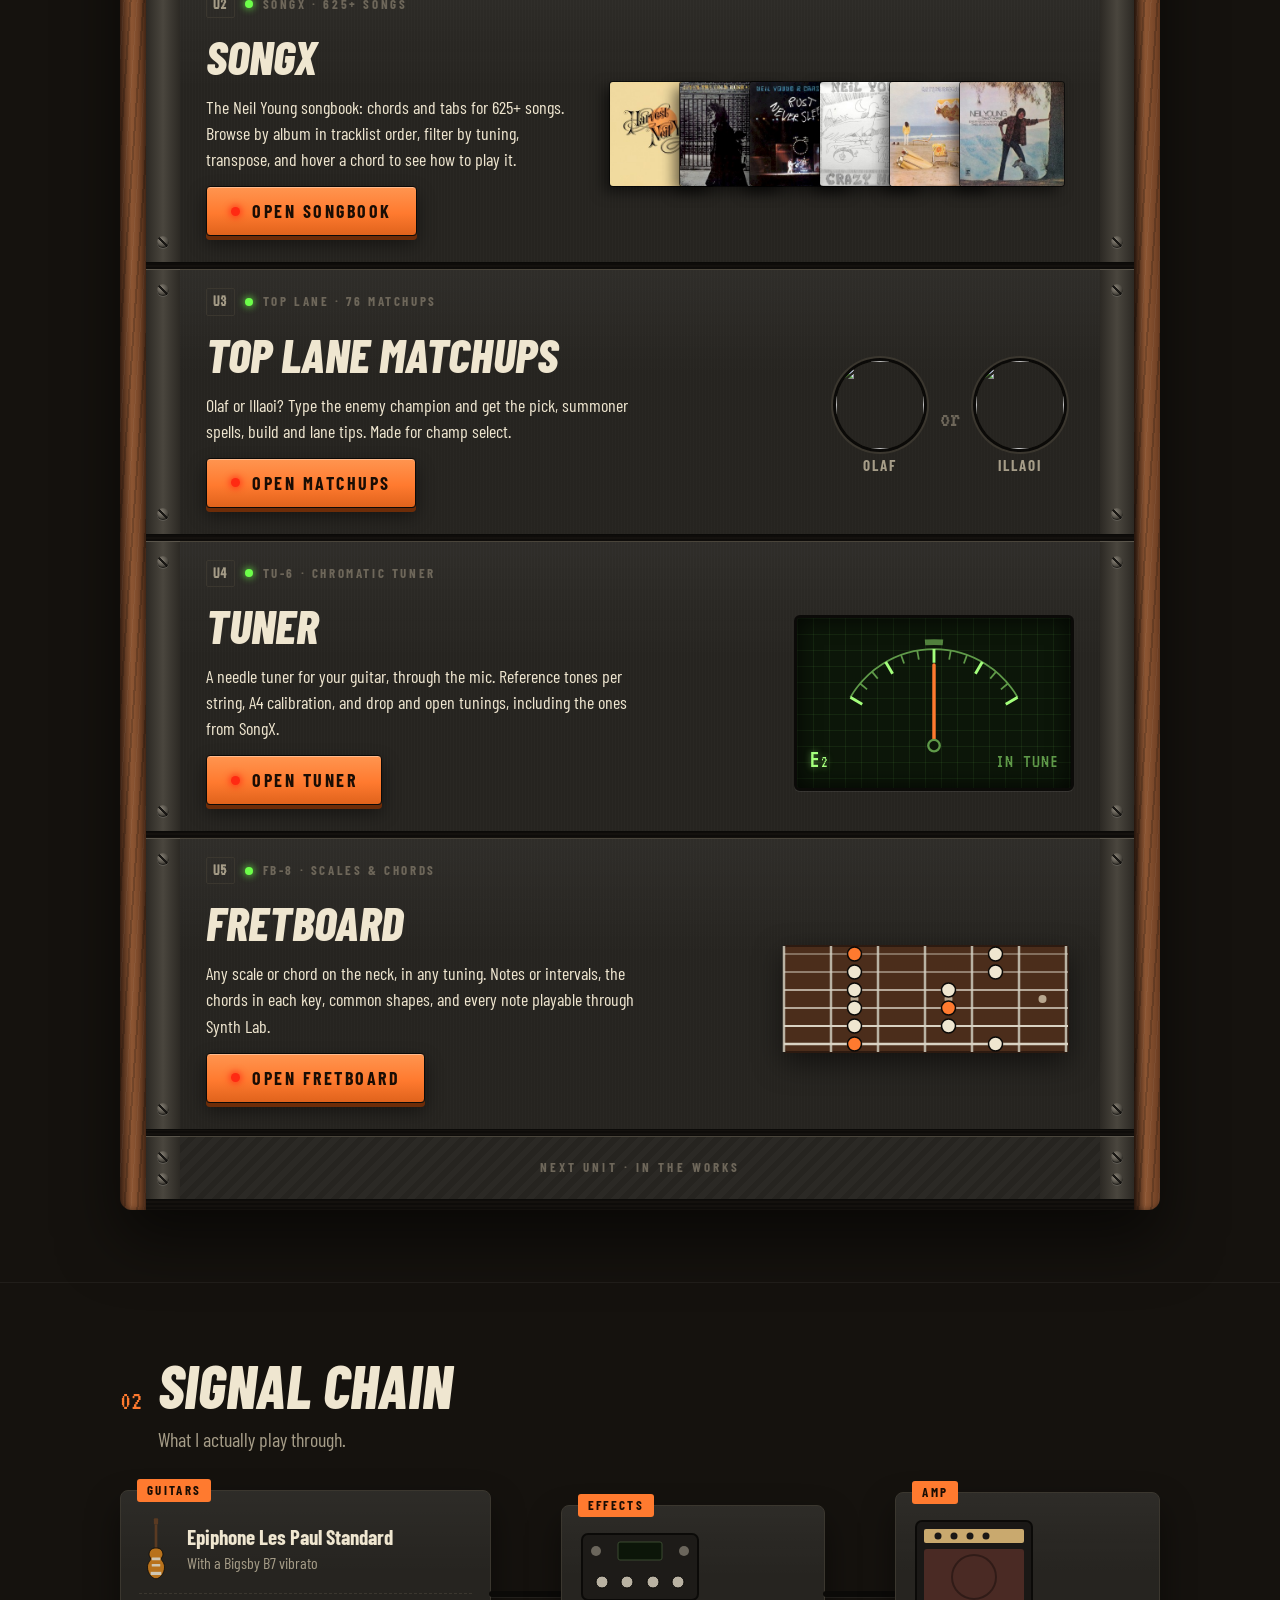
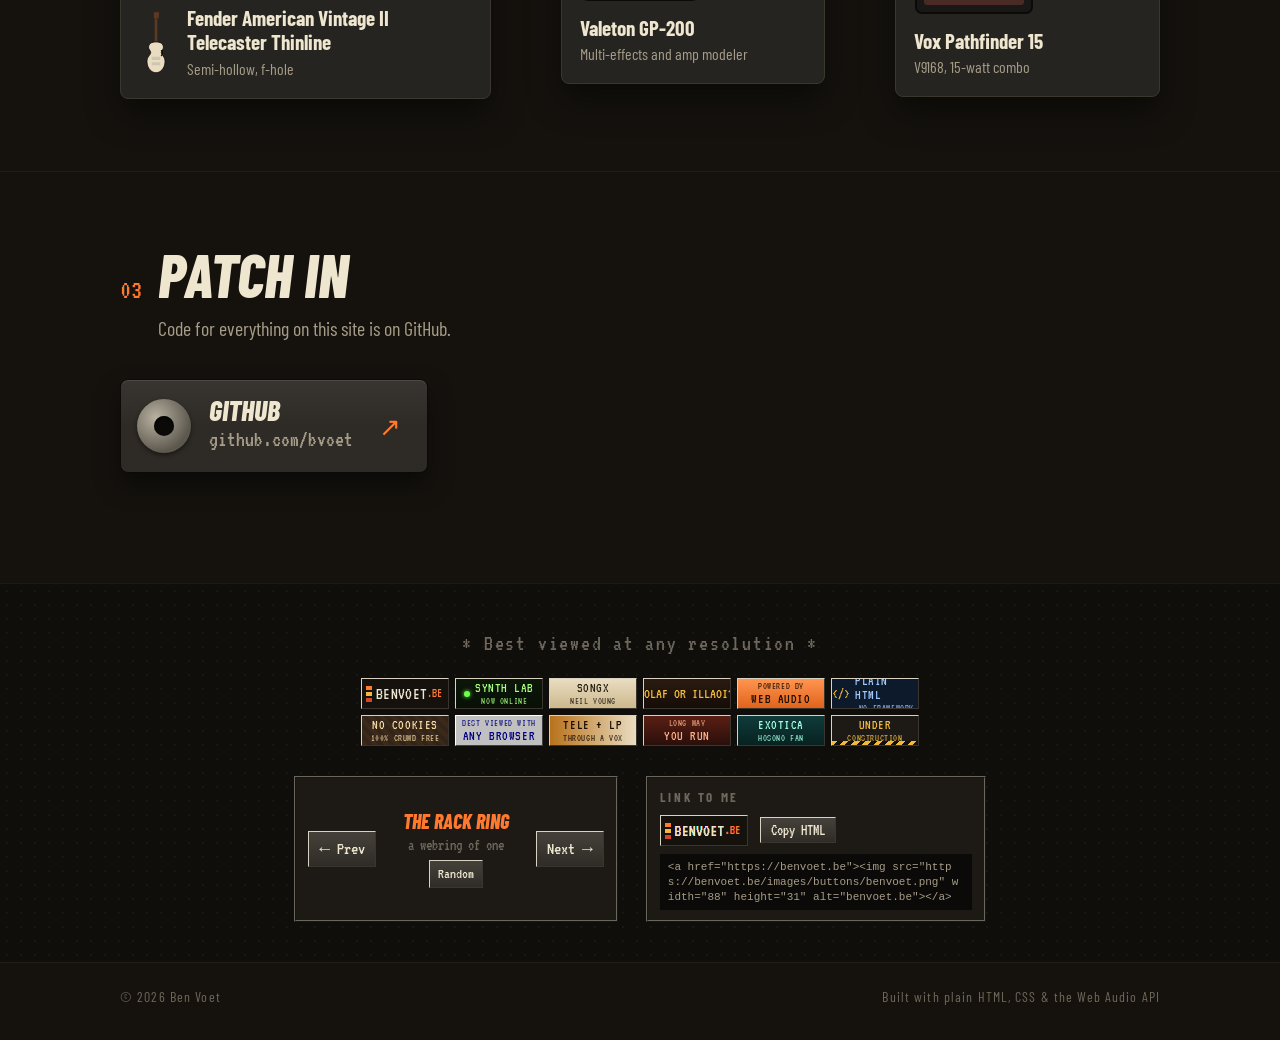
==== commit b9e71849: "Now playing: move to a radio display in the hero and read Spotify directly through a Cloudflare Work" ====
--- a/index.html
+++ b/index.html
@@ -59,6 +59,26 @@
           </a>
           <a class="ghost-btn" href="#rack">See the rack ↓</a>
         </div>
+
+        <!-- Now playing on Spotify (js/now-playing.js) -->
+        <div class="radio">
+          <span class="radio__label">RX-1 · Now playing</span>
+          <a class="lcd lcd--np" id="np" href="https://www.last.fm/user/manassas777" target="_blank" rel="noopener noreferrer">
+            <span class="np__cover">
+              <img id="np-img" alt="" width="76" height="76" referrerpolicy="no-referrer" hidden />
+            </span>
+            <span class="np__info">
+              <span class="np__top">
+                <span class="np__status" id="np-status">TUNING IN…</span>
+                <span class="np__bars" aria-hidden="true"><i></i><i></i><i></i><i></i><i></i><i></i><i></i></span>
+                <span class="np__time" id="np-time"></span>
+              </span>
+              <span class="np__track" id="np-track"><span>—</span></span>
+              <span class="np__sub"><span class="np__artist" id="np-artist"></span><span class="np__album" id="np-album"></span></span>
+              <span class="np__prog" aria-hidden="true"><i id="np-prog"></i></span>
+            </span>
+          </a>
+        </div>
         </div>
 
         <!-- Quick-launch patch panel -->
@@ -305,44 +325,6 @@
               <div class="ear" aria-hidden="true"><i></i><i></i></div>
             </article>
 
-            <!-- Unit 06: Now playing (Spotify via Last.fm, js/now-playing.js) -->
-            <article class="unit" aria-labelledby="u6-title">
-              <div class="ear" aria-hidden="true"><i></i><i></i></div>
-              <div class="unit__face">
-                <div class="unit__label">
-                  <span class="unit__no">U6</span>
-                  <span class="unit__led" id="np-led" aria-hidden="true"></span>
-                  <span>RX-1 · Now playing</span>
-                </div>
-                <div class="unit__grid unit__grid--wide">
-                  <div class="unit__text">
-                    <h3 class="unit__title" id="u6-title">On Air</h3>
-                    <p class="unit__desc">
-                      What's on my headphones right now, live from Spotify. When the light is off, you
-                      see the last thing I played.
-                    </p>
-                    <a class="power-btn" href="https://www.last.fm/user/manassas777" target="_blank" rel="noopener noreferrer">
-                      <span class="power-btn__led" aria-hidden="true"></span>
-                      Last.fm profile ↗
-                    </a>
-                  </div>
-                  <a class="lcd lcd--np" id="np" href="https://www.last.fm/user/manassas777" target="_blank" rel="noopener noreferrer">
-                    <span class="np__cover">
-                      <img id="np-img" alt="" width="120" height="120" referrerpolicy="no-referrer" hidden />
-                    </span>
-                    <span class="np__info">
-                      <span class="np__status" id="np-status">TUNING IN…</span>
-                      <span class="np__track" id="np-track"><span>—</span></span>
-                      <span class="np__artist" id="np-artist"></span>
-                      <span class="np__album" id="np-album"></span>
-                      <span class="np__bars" aria-hidden="true"><i></i><i></i><i></i><i></i><i></i><i></i><i></i></span>
-                    </span>
-                  </a>
-                </div>
-              </div>
-              <div class="ear" aria-hidden="true"><i></i><i></i></div>
-            </article>
-
             <!-- Blank panel: room to grow -->
             <div class="unit unit--blank" aria-hidden="true">
               <div class="ear"><i></i><i></i></div>
--- a/css/home.css
+++ b/css/home.css
@@ -825,15 +825,28 @@
   fill: #ffa566;
 }
 
-/* Now playing: sleeve + LCD readout (js/now-playing.js). */
-.lcd--np {
-  display: flex;
-  align-items: center;
-  gap: 16px;
-  width: 420px;
-  max-width: 100%;
-  height: 176px;
-  padding: 16px;
+/* Now playing: a small radio display in the hero (js/now-playing.js). */
+.radio {
+  max-width: 520px;
+  margin-top: 36px;
+}
+
+.radio__label {
+  display: block;
+  margin-bottom: 8px;
+  color: var(--ink-faint);
+  font-size: 13px;
+  font-weight: 700;
+  letter-spacing: 0.2em;
+  text-transform: uppercase;
+}
+
+.lcd.lcd--np {
+  display: flex;
+  align-items: center;
+  gap: 14px;
+  height: auto;
+  padding: 12px 14px;
   color: var(--lcd-dim);
   font-family: var(--font-lcd);
   text-decoration: none;
@@ -847,14 +860,14 @@
 /* Empty sleeve: a record. */
 .np__cover {
   position: relative;
-  flex: 0 0 120px;
-  height: 120px;
+  flex: 0 0 76px;
+  height: 76px;
   border-radius: 3px;
   overflow: hidden;
   background:
     radial-gradient(circle, var(--lcd-dim) 0 9%, #0b0a08 9.5% 11%, transparent 11.5%),
     repeating-radial-gradient(circle, #151410 0 2px, #1d1b17 2px 4px);
-  box-shadow: 0 0 0 1px rgba(0, 0, 0, 0.6), 0 6px 14px rgba(0, 0, 0, 0.5);
+  box-shadow: 0 0 0 1px rgba(0, 0, 0, 0.6), 0 4px 10px rgba(0, 0, 0, 0.5);
 }
 
 .np__cover img {
@@ -873,16 +886,25 @@
   min-width: 0;
   display: flex;
   flex-direction: column;
-  gap: 1px;
+  gap: 2px;
+}
+
+.np__top {
+  display: flex;
+  align-items: center;
+  gap: 10px;
+  font-size: 17px;
+  line-height: 1;
+  letter-spacing: 0.08em;
 }
 
 .np__status {
   display: flex;
   align-items: center;
-  gap: 8px;
-  margin-bottom: 4px;
-  font-size: 18px;
-  letter-spacing: 0.08em;
+  gap: 7px;
+  min-width: 0;
+  overflow: hidden;
+  white-space: nowrap;
 }
 
 .np__status::before {
@@ -904,6 +926,11 @@
   animation: np-blink 1.6s steps(2, jump-none) infinite;
 }
 
+.np__time {
+  margin-left: auto;
+  white-space: nowrap;
+}
+
 .np__track,
 .np__artist,
 .np__album {
@@ -913,8 +940,9 @@
 }
 
 .np__track {
+  margin-top: 3px;
   color: var(--lcd-fg);
-  font-size: 28px;
+  font-size: 26px;
   line-height: 1.1;
   text-shadow: 0 0 6px rgba(164, 255, 124, 0.5);
 }
@@ -928,27 +956,60 @@
   animation: np-scroll var(--np-dur, 6s) ease-in-out infinite alternate;
 }
 
+.np__sub {
+  display: flex;
+  min-width: 0;
+  font-size: 19px;
+  line-height: 1.15;
+}
+
 .np__artist {
+  flex: 0 1 auto;
+  min-width: 0;
   color: var(--lcd-fg);
-  font-size: 21px;
   opacity: 0.85;
 }
 
 .np__album {
-  font-size: 18px;
+  flex: 1 1 0;
+  min-width: 0;
+}
+
+.np__album:not(:empty)::before {
+  content: '\00a0·\00a0';
+}
+
+/* Song position: only shown when the source knows it (Spotify). */
+.np__prog {
+  display: none;
+  height: 3px;
+  margin-top: 6px;
+  background: rgba(255, 255, 255, 0.08);
+}
+
+.np__prog i {
+  display: block;
+  width: 0;
+  height: 100%;
+  background: var(--lcd-fg);
+  box-shadow: 0 0 6px var(--lcd-fg);
+  transition: width 1s linear;
+}
+
+.has-progress .np__prog {
+  display: block;
 }
 
 .np__bars {
   display: flex;
   align-items: flex-end;
-  gap: 3px;
-  height: 18px;
-  margin-top: 6px;
+  gap: 2px;
+  height: 12px;
 }
 
 .np__bars i {
-  width: 6px;
-  height: 3px;
+  width: 4px;
+  height: 2px;
   background: var(--lcd-dim);
 }
 
@@ -965,8 +1026,8 @@
 .is-playing .np__bars i:nth-child(7) { animation-duration: 1.2s; animation-delay: -0.4s; }
 
 @keyframes np-eq {
-  from { height: 3px; }
-  to { height: 18px; }
+  from { height: 2px; }
+  to { height: 12px; }
 }
 
 @keyframes np-scroll {
@@ -1590,12 +1651,6 @@
     max-width: 340px;
   }
 
-  .lcd--np {
-    width: 100%;
-    height: auto;
-    min-height: 152px;
-  }
-
   .chain {
     grid-template-columns: 1fr;
     gap: 0;
@@ -1706,18 +1761,26 @@
     height: 72px;
   }
 
-  .lcd--np {
+  .radio {
+    margin-top: 28px;
+  }
+
+  .lcd.lcd--np {
     gap: 12px;
-    padding: 12px;
+    padding: 10px 12px;
   }
 
   .np__cover {
-    flex-basis: 88px;
-    height: 88px;
+    flex-basis: 64px;
+    height: 64px;
   }
 
   .np__track {
-    font-size: 24px;
+    font-size: 23px;
+  }
+
+  .np__sub {
+    font-size: 18px;
   }
 
   .gear--box {
@@ -1748,7 +1811,11 @@
   }
 
   .is-playing .np__bars i {
-    height: 12px;
+    height: 8px;
+  }
+
+  .np__prog i {
+    transition: none;
   }
 
   .vu__ch i:nth-child(-n + 6) {
--- a/css/themes.css
+++ b/css/themes.css
@@ -252,6 +252,10 @@
   background: #000;
 }
 
+[data-theme='win95'] .radio__label {
+  color: #fff;
+}
+
 [data-theme='win95'] .unit--blank .unit__face {
   background: #c0c0c0;
 }
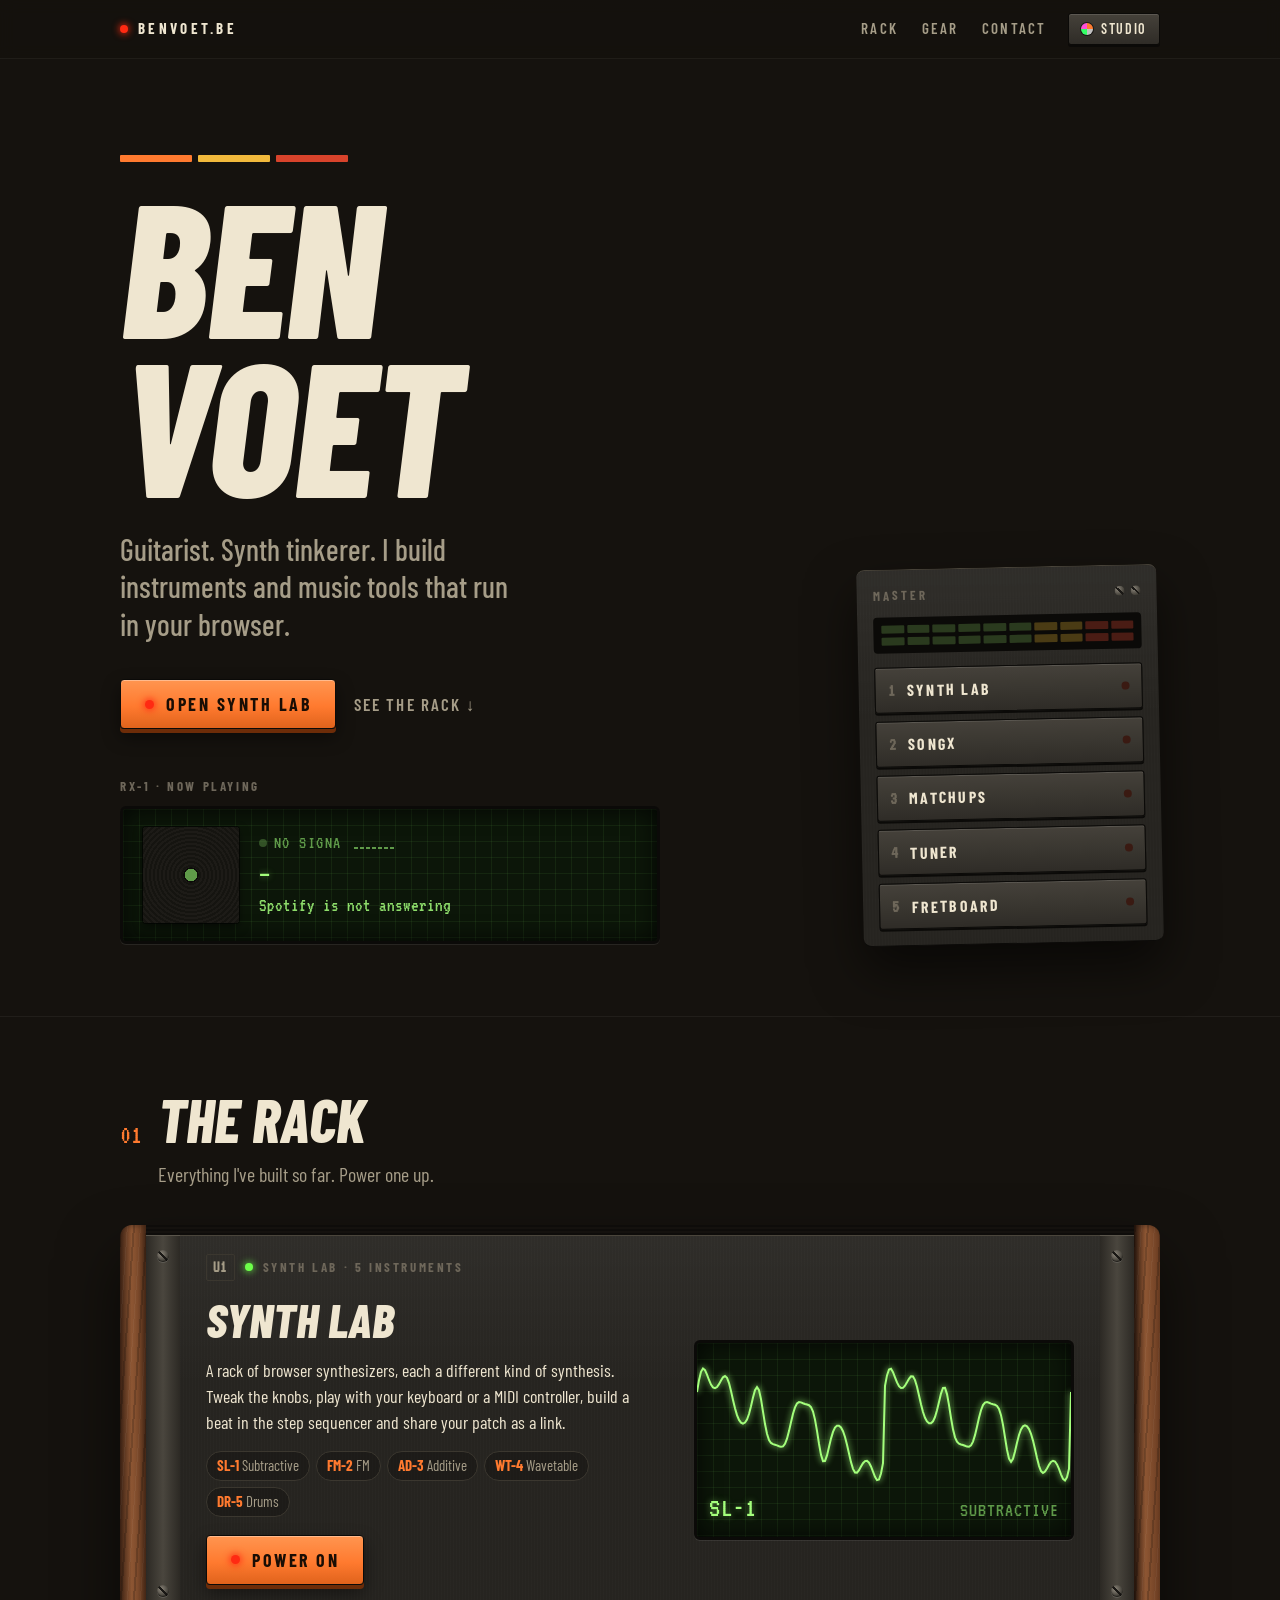
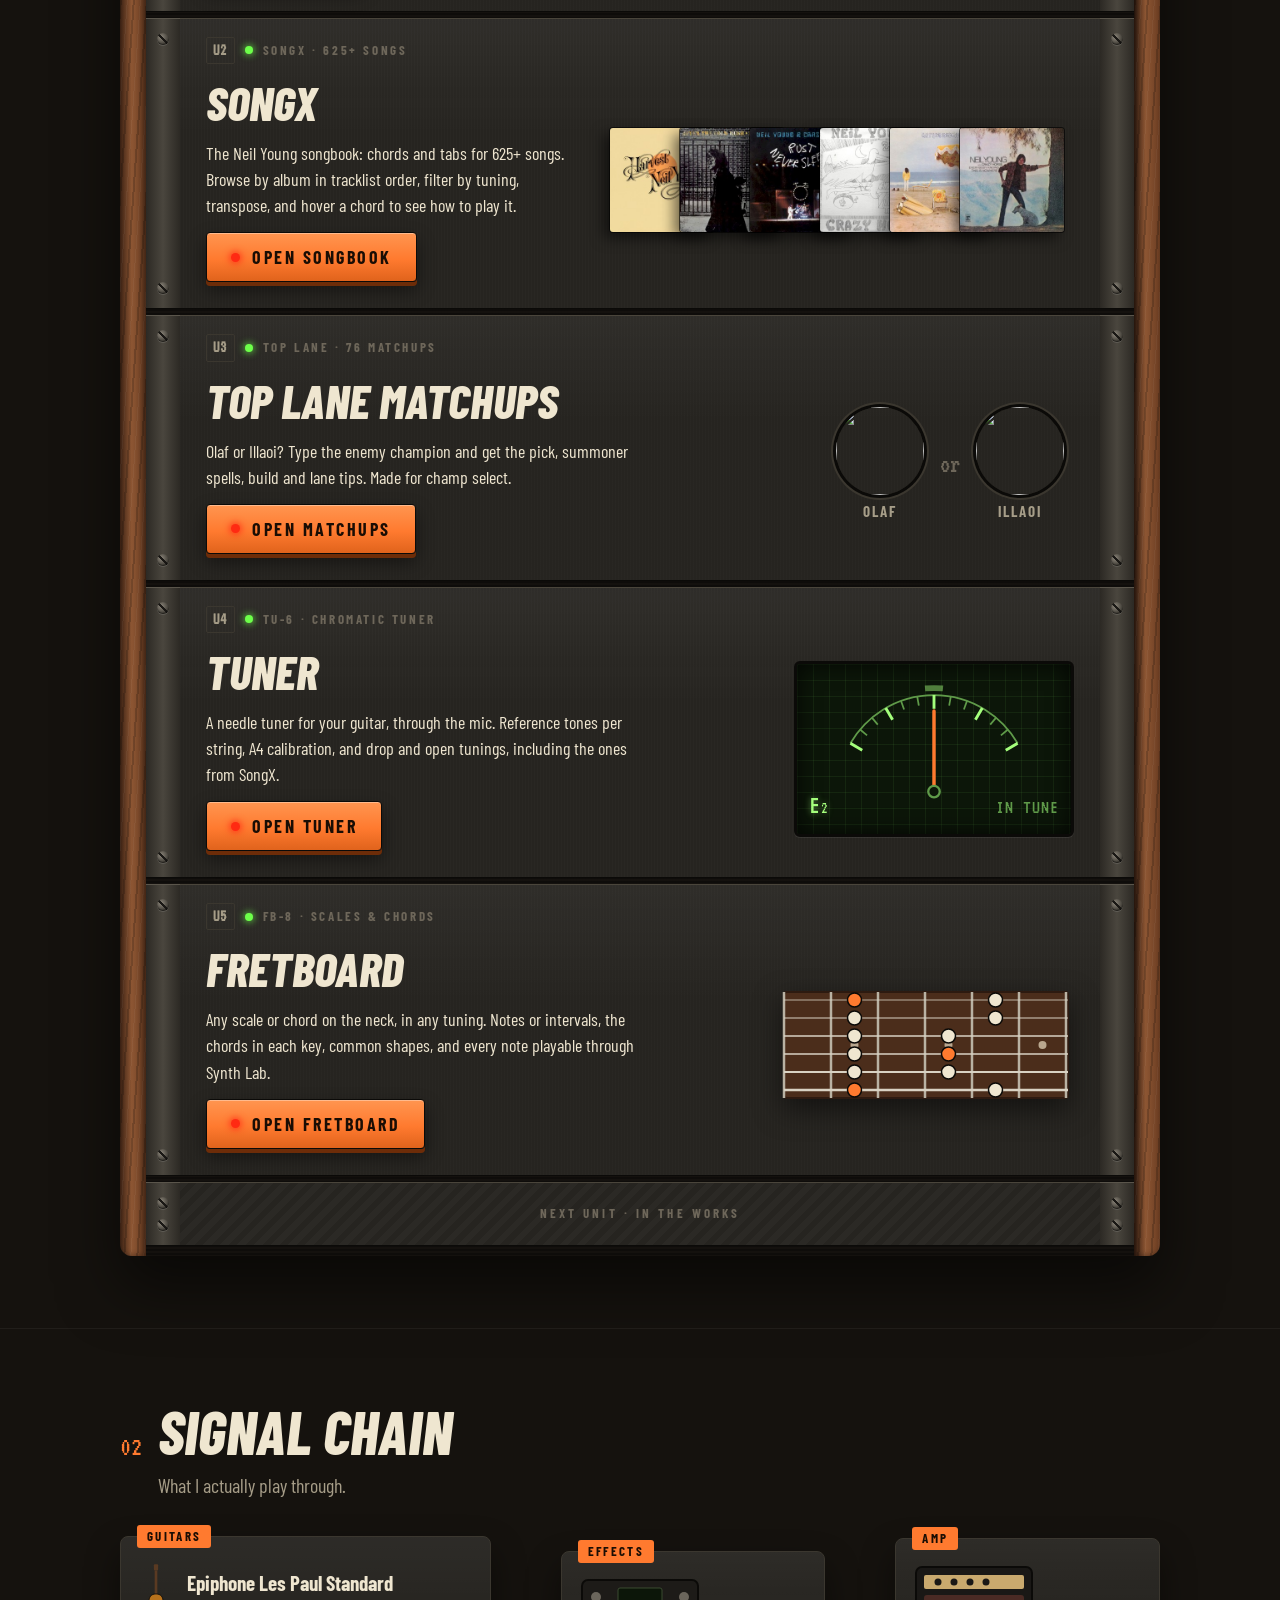
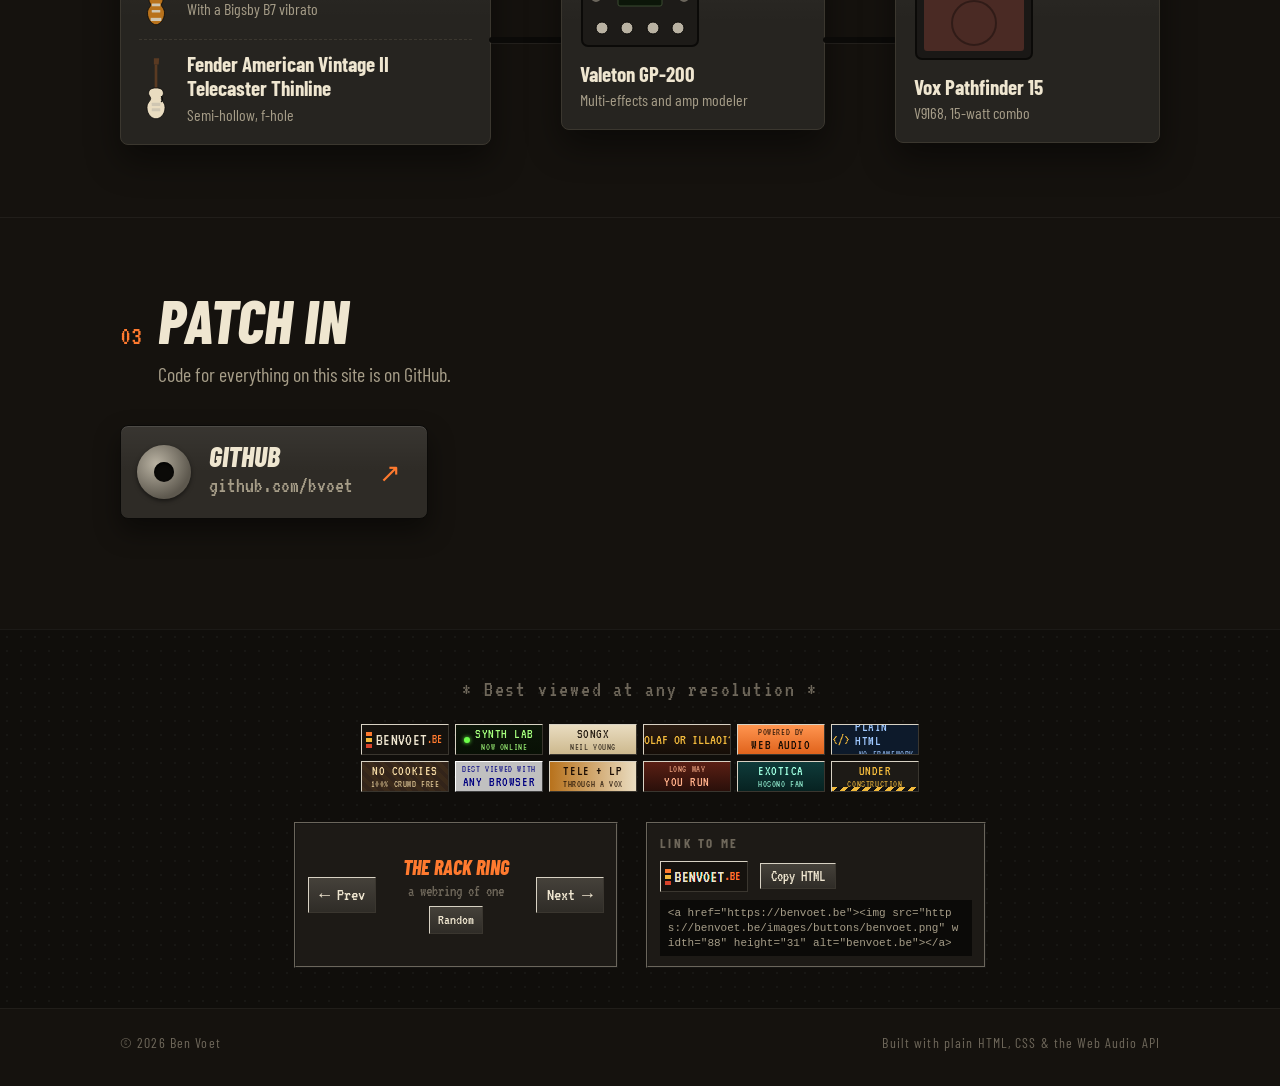
==== commit 29419e44: "Now playing: roomier radio layout; version landing CSS/JS links to beat the Pages cache" ====
--- a/index.html
+++ b/index.html
@@ -21,8 +21,8 @@
       if (/^(win95|terminal|vapor)$/.test(savedTheme)) document.documentElement.dataset.theme = savedTheme;
     } catch (e) { /* storage blocked */ }
   </script>
-  <link rel="stylesheet" href="css/home.css" />
-  <link rel="stylesheet" href="css/themes.css" />
+  <link rel="stylesheet" href="css/home.css?v=20261122b" />
+  <link rel="stylesheet" href="css/themes.css?v=20261122b" />
 </head>
 <body>
   <!-- ── Top bar ───────────────────────────────────────────────────── -->
@@ -65,7 +65,7 @@
           <span class="radio__label">RX-1 · Now playing</span>
           <a class="lcd lcd--np" id="np" href="https://www.last.fm/user/manassas777" target="_blank" rel="noopener noreferrer">
             <span class="np__cover">
-              <img id="np-img" alt="" width="76" height="76" referrerpolicy="no-referrer" hidden />
+              <img id="np-img" alt="" width="96" height="96" referrerpolicy="no-referrer" hidden />
             </span>
             <span class="np__info">
               <span class="np__top">
@@ -526,7 +526,7 @@
     </div>
   </footer>
 
-  <script type="module" src="js/home.js"></script>
-  <script type="module" src="js/now-playing.js"></script>
+  <script type="module" src="js/home.js?v=20261122b"></script>
+  <script type="module" src="js/now-playing.js?v=20261122b"></script>
 </body>
 </html>
--- a/css/home.css
+++ b/css/home.css
@@ -827,13 +827,13 @@
 
 /* Now playing: a small radio display in the hero (js/now-playing.js). */
 .radio {
-  max-width: 520px;
-  margin-top: 36px;
+  max-width: 540px;
+  margin-top: 48px;
 }
 
 .radio__label {
   display: block;
-  margin-bottom: 8px;
+  margin-bottom: 10px;
   color: var(--ink-faint);
   font-size: 13px;
   font-weight: 700;
@@ -844,9 +844,9 @@
 .lcd.lcd--np {
   display: flex;
   align-items: center;
-  gap: 14px;
+  gap: 20px;
   height: auto;
-  padding: 12px 14px;
+  padding: 18px 20px;
   color: var(--lcd-dim);
   font-family: var(--font-lcd);
   text-decoration: none;
@@ -860,8 +860,8 @@
 /* Empty sleeve: a record. */
 .np__cover {
   position: relative;
-  flex: 0 0 76px;
-  height: 76px;
+  flex: 0 0 96px;
+  height: 96px;
   border-radius: 3px;
   overflow: hidden;
   background:
@@ -886,14 +886,15 @@
   min-width: 0;
   display: flex;
   flex-direction: column;
-  gap: 2px;
+  gap: 4px;
 }
 
 .np__top {
   display: flex;
   align-items: center;
-  gap: 10px;
-  font-size: 17px;
+  gap: 12px;
+  margin-bottom: 4px;
+  font-size: 18px;
   line-height: 1;
   letter-spacing: 0.08em;
 }
@@ -940,9 +941,8 @@
 }
 
 .np__track {
-  margin-top: 3px;
   color: var(--lcd-fg);
-  font-size: 26px;
+  font-size: 28px;
   line-height: 1.1;
   text-shadow: 0 0 6px rgba(164, 255, 124, 0.5);
 }
@@ -983,7 +983,7 @@
 .np__prog {
   display: none;
   height: 3px;
-  margin-top: 6px;
+  margin-top: 10px;
   background: rgba(255, 255, 255, 0.08);
 }
 
@@ -1762,17 +1762,17 @@
   }
 
   .radio {
-    margin-top: 28px;
+    margin-top: 36px;
   }
 
   .lcd.lcd--np {
-    gap: 12px;
-    padding: 10px 12px;
+    gap: 14px;
+    padding: 14px;
   }
 
   .np__cover {
-    flex-basis: 64px;
-    height: 64px;
+    flex-basis: 72px;
+    height: 72px;
   }
 
   .np__track {
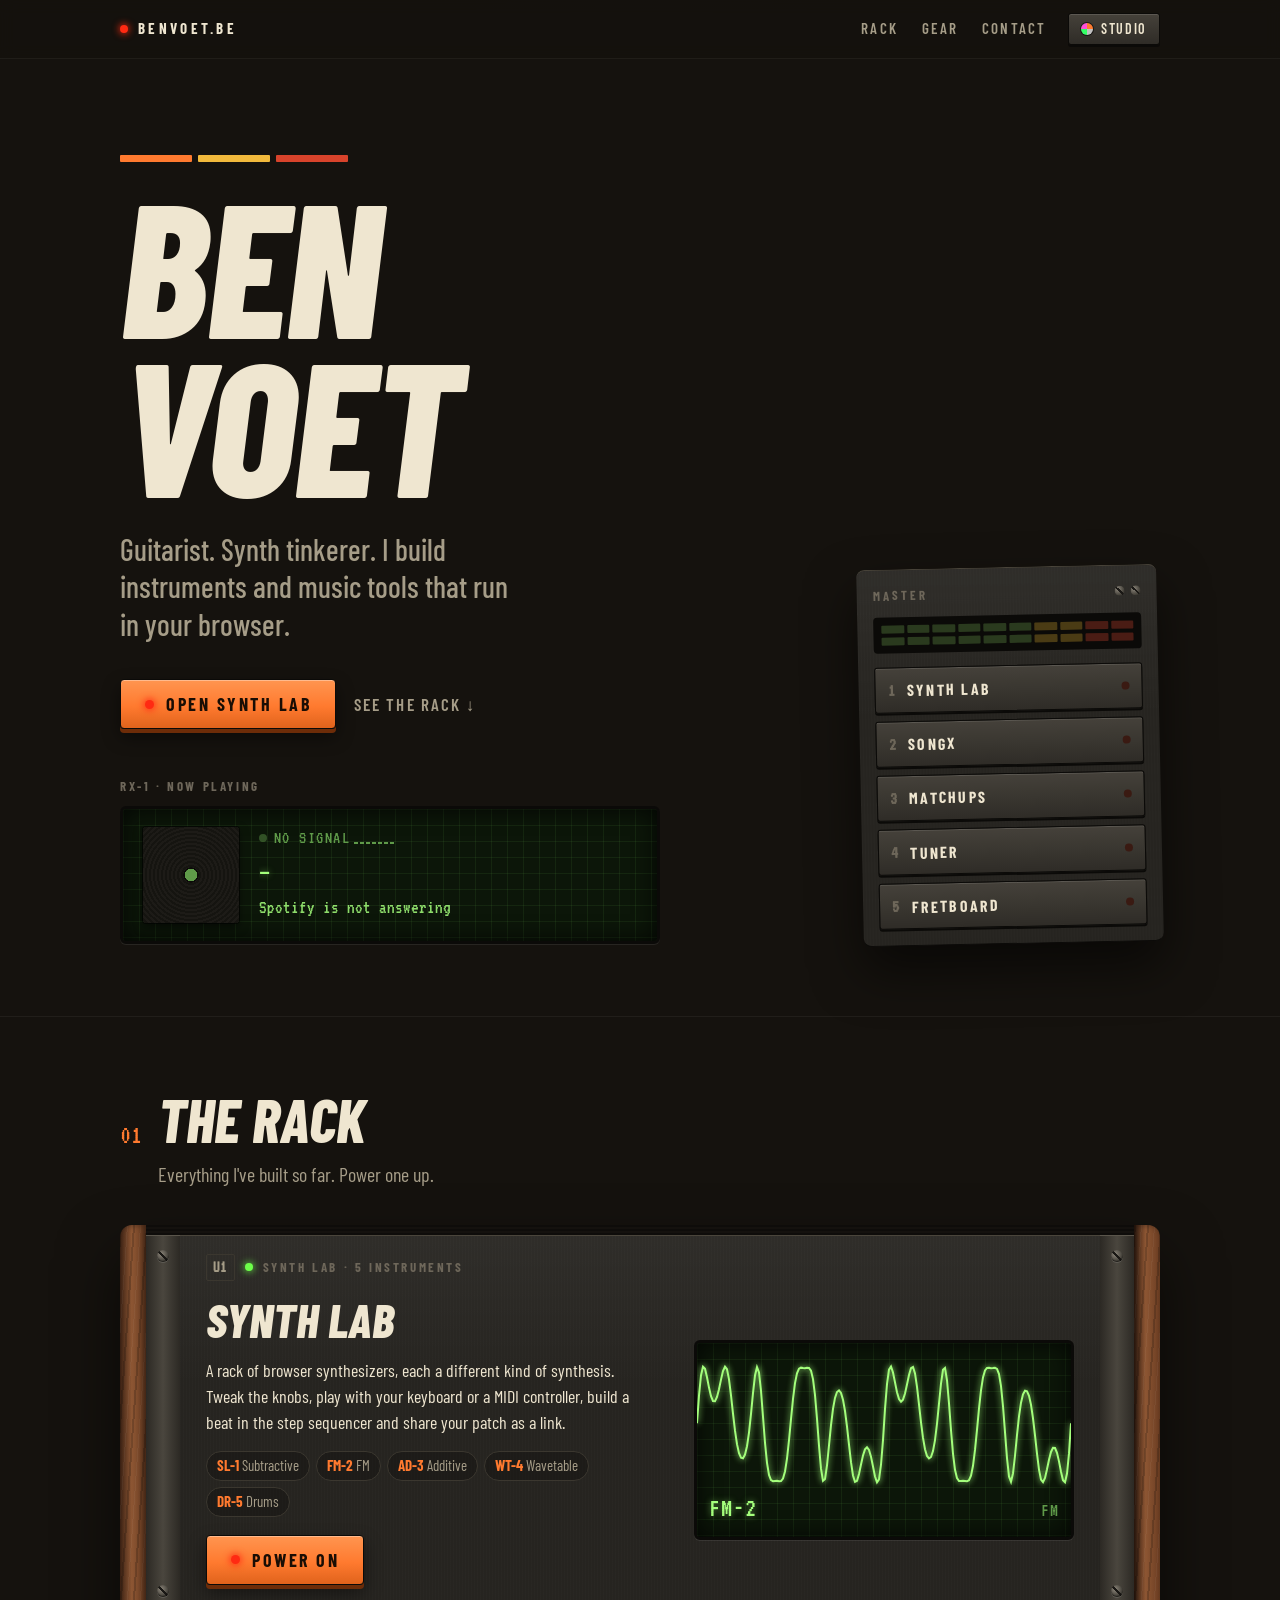
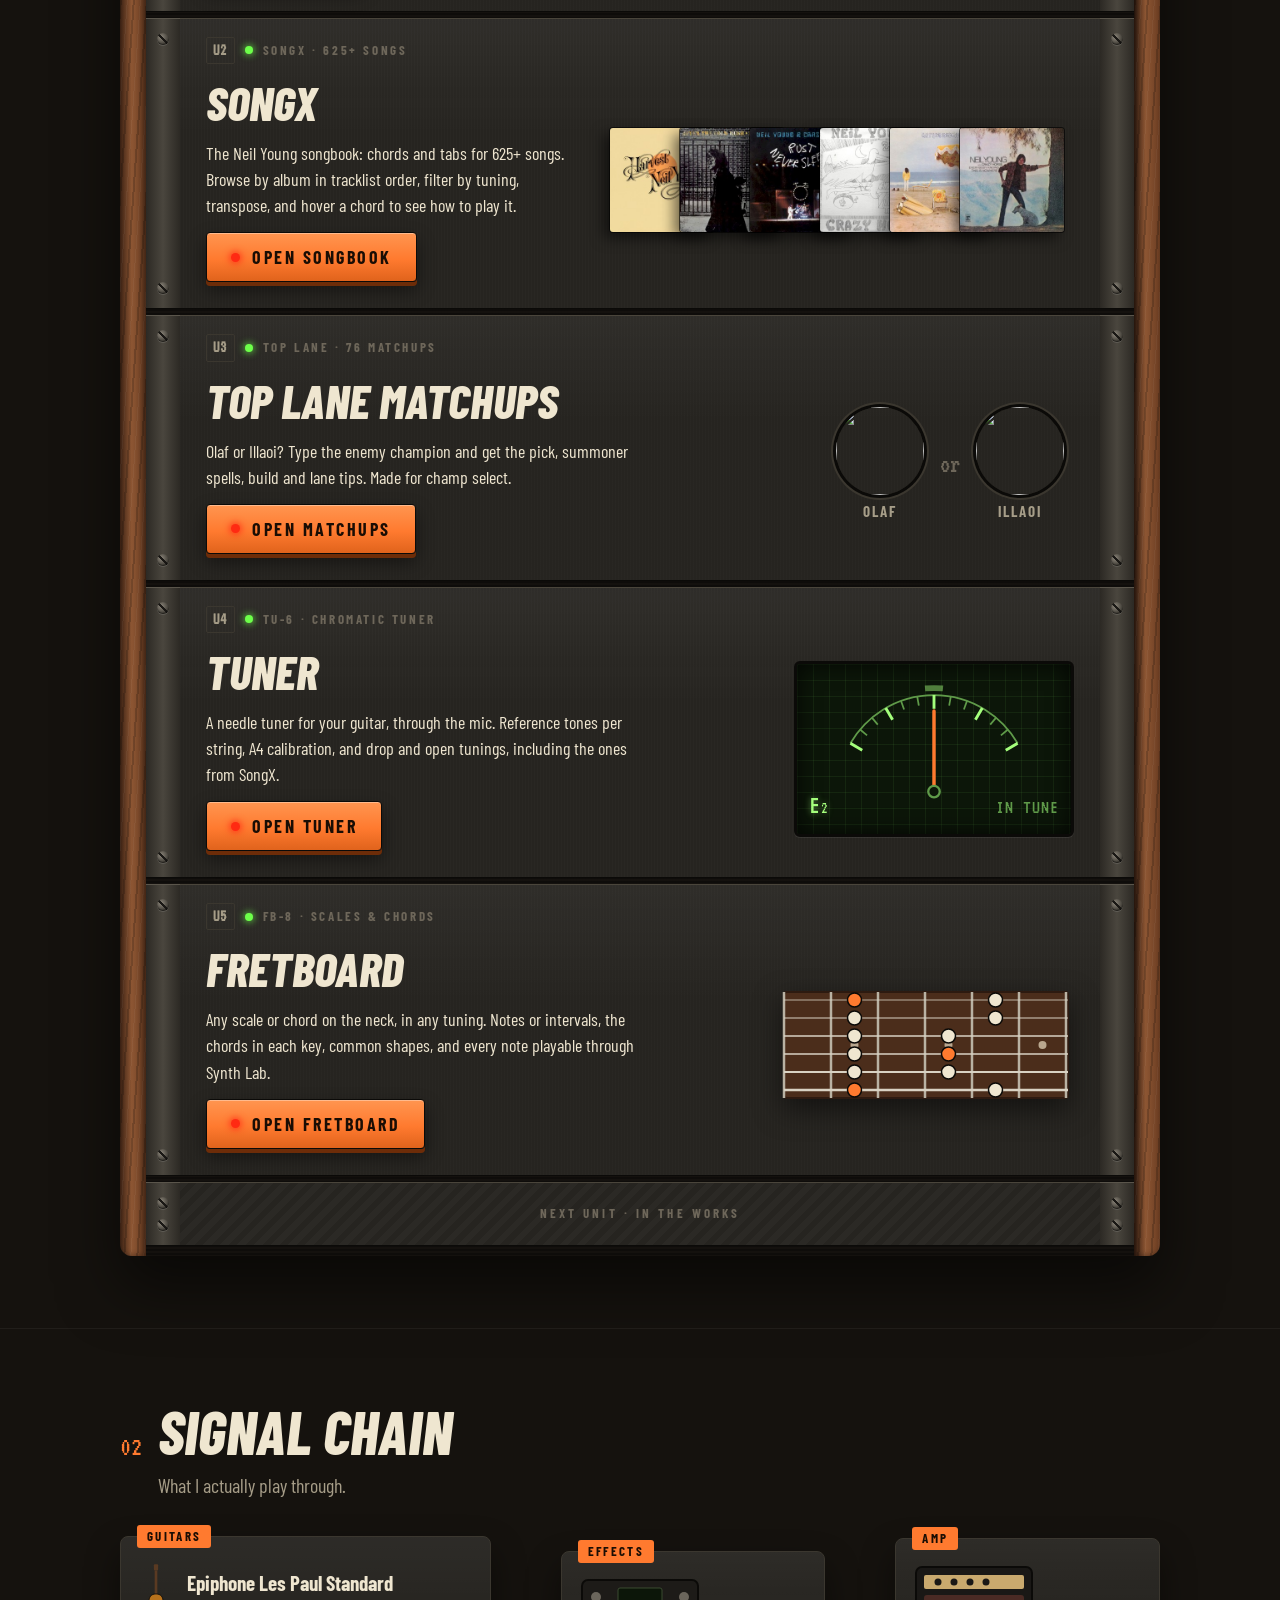
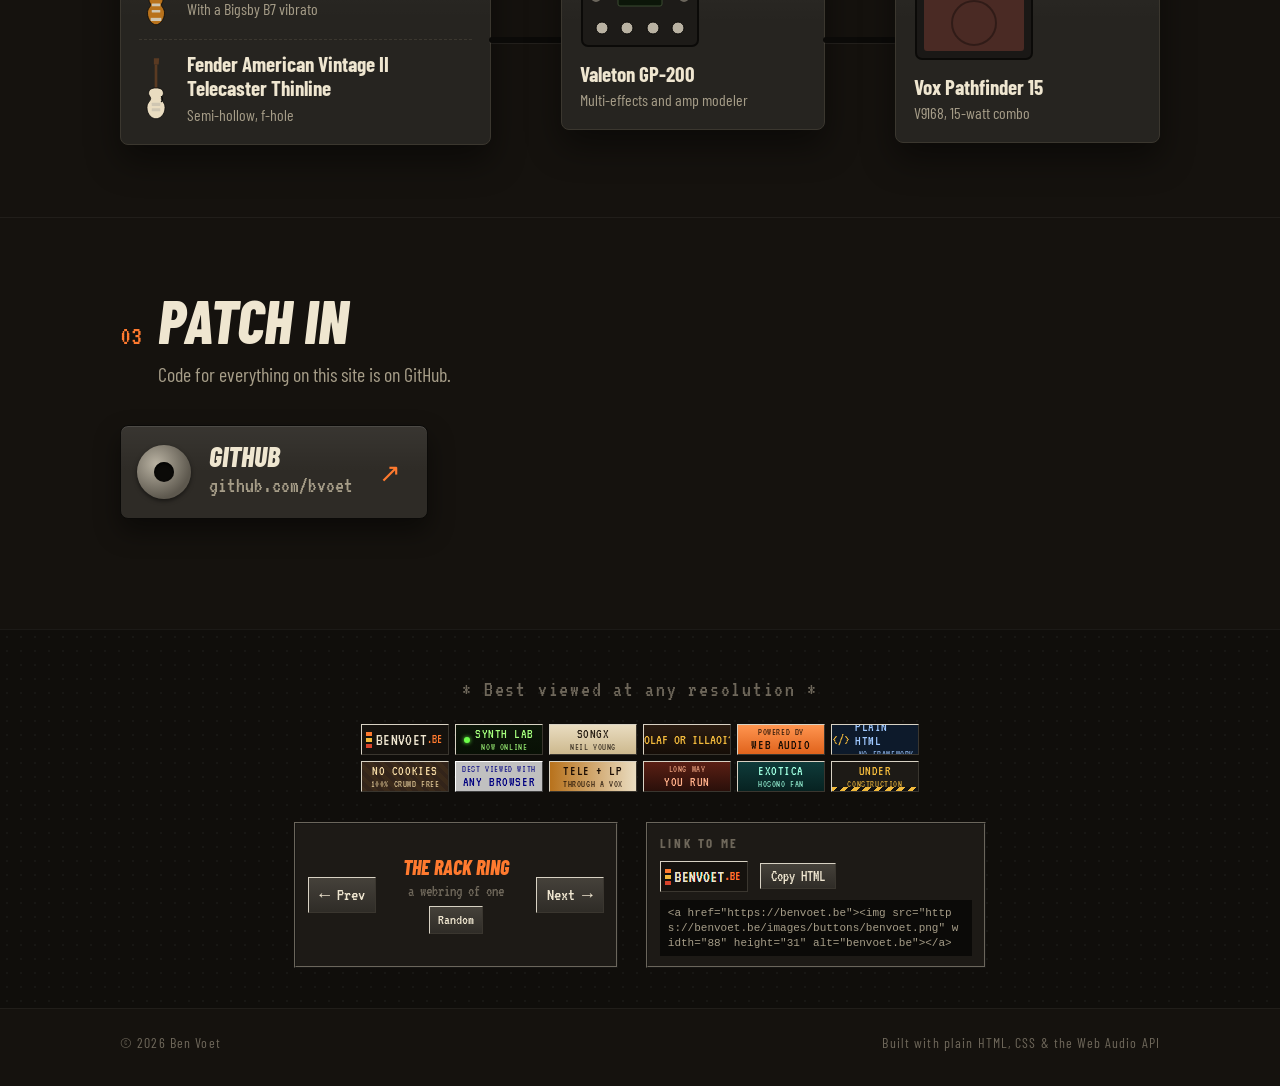
==== commit 2f425850: "Now playing: keep the status from clipping, give CJK titles room, let the hero column shrink" ====
--- a/index.html
+++ b/index.html
@@ -21,8 +21,8 @@
       if (/^(win95|terminal|vapor)$/.test(savedTheme)) document.documentElement.dataset.theme = savedTheme;
     } catch (e) { /* storage blocked */ }
   </script>
-  <link rel="stylesheet" href="css/home.css?v=20261122b" />
-  <link rel="stylesheet" href="css/themes.css?v=20261122b" />
+  <link rel="stylesheet" href="css/home.css?v=20261122c" />
+  <link rel="stylesheet" href="css/themes.css?v=20261122c" />
 </head>
 <body>
   <!-- ── Top bar ───────────────────────────────────────────────────── -->
@@ -526,7 +526,7 @@
     </div>
   </footer>
 
-  <script type="module" src="js/home.js?v=20261122b"></script>
-  <script type="module" src="js/now-playing.js?v=20261122b"></script>
+  <script type="module" src="js/home.js?v=20261122c"></script>
+  <script type="module" src="js/now-playing.js?v=20261122c"></script>
 </body>
 </html>
--- a/css/home.css
+++ b/css/home.css
@@ -901,10 +901,9 @@
 
 .np__status {
   display: flex;
+  flex: none;
   align-items: center;
   gap: 7px;
-  min-width: 0;
-  overflow: hidden;
   white-space: nowrap;
 }
 
@@ -943,7 +942,7 @@
 .np__track {
   color: var(--lcd-fg);
   font-size: 28px;
-  line-height: 1.1;
+  line-height: 1.3;
   text-shadow: 0 0 6px rgba(164, 255, 124, 0.5);
 }
 
@@ -960,7 +959,7 @@
   display: flex;
   min-width: 0;
   font-size: 19px;
-  line-height: 1.15;
+  line-height: 1.4;
 }
 
 .np__artist {
@@ -1626,7 +1625,7 @@
 
 @media (max-width: 900px) {
   .hero__inner {
-    grid-template-columns: 1fr;
+    grid-template-columns: minmax(0, 1fr);
   }
 
   .patch {
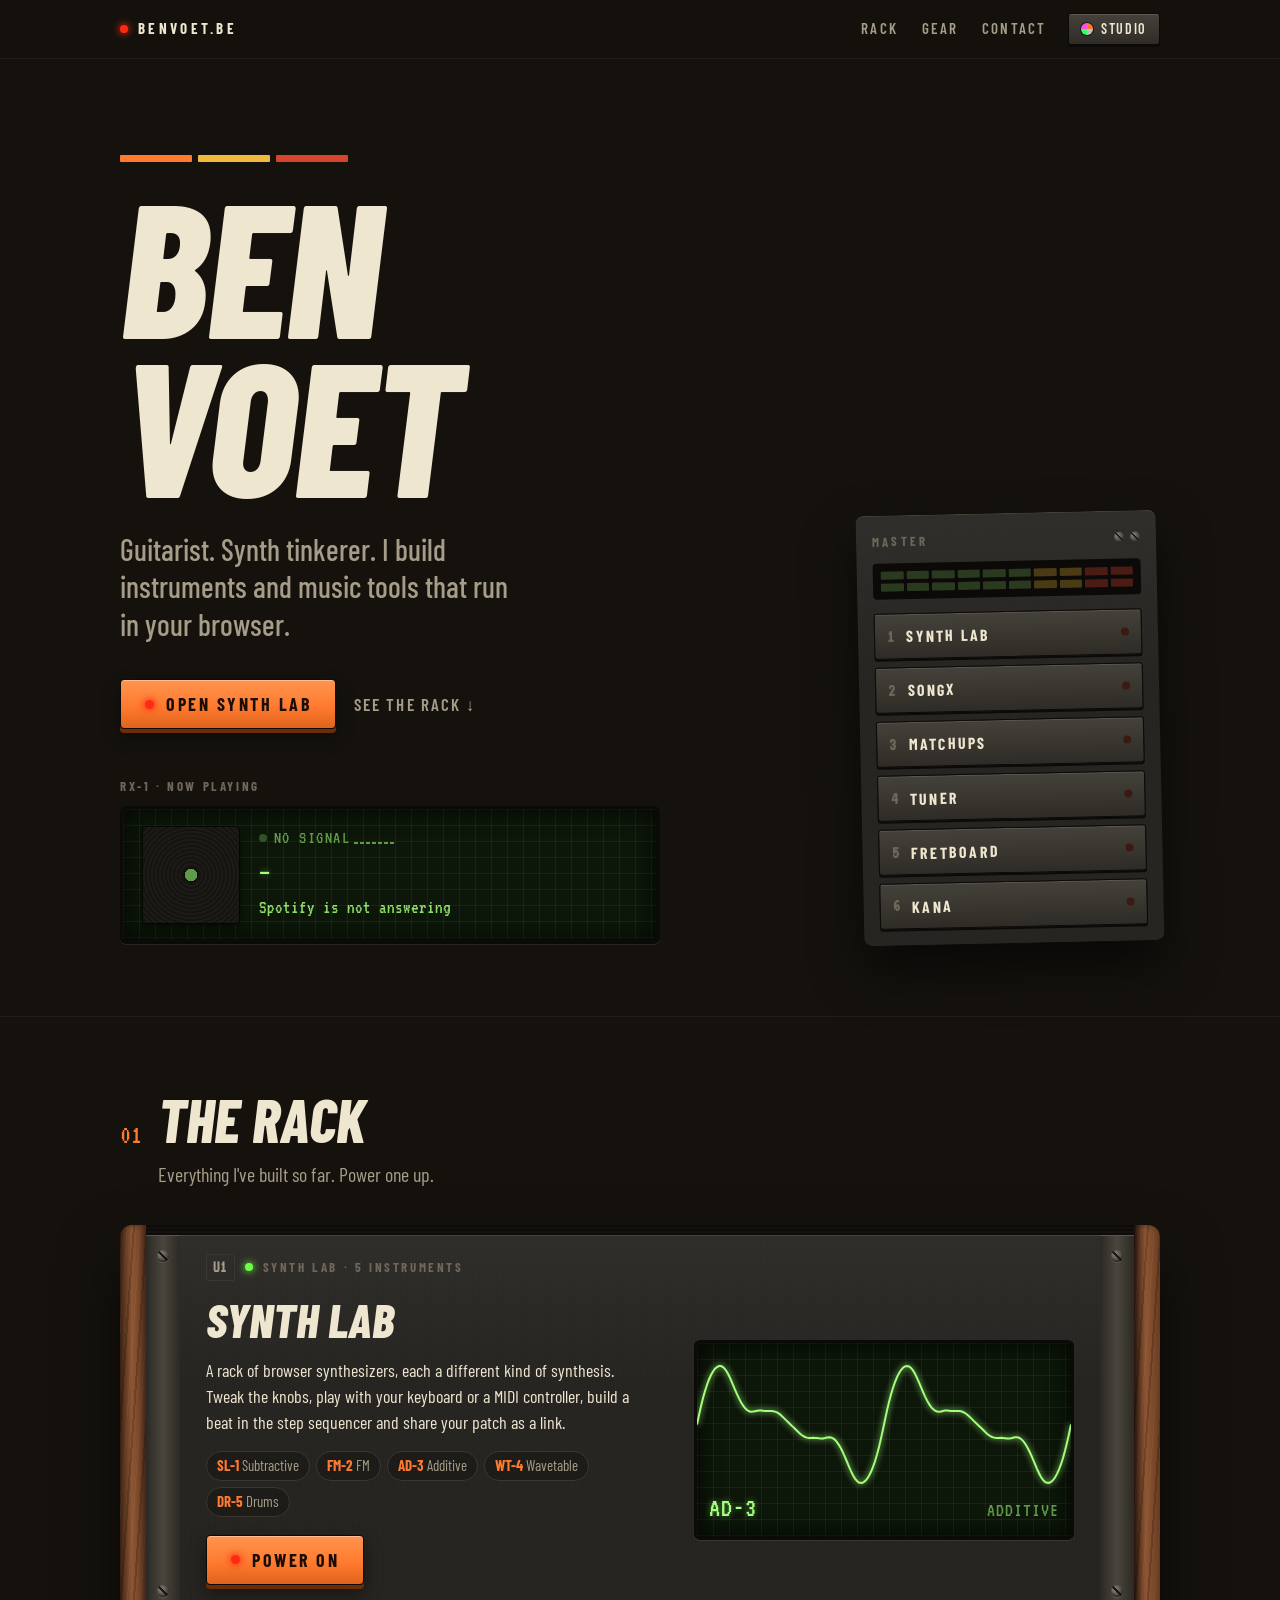
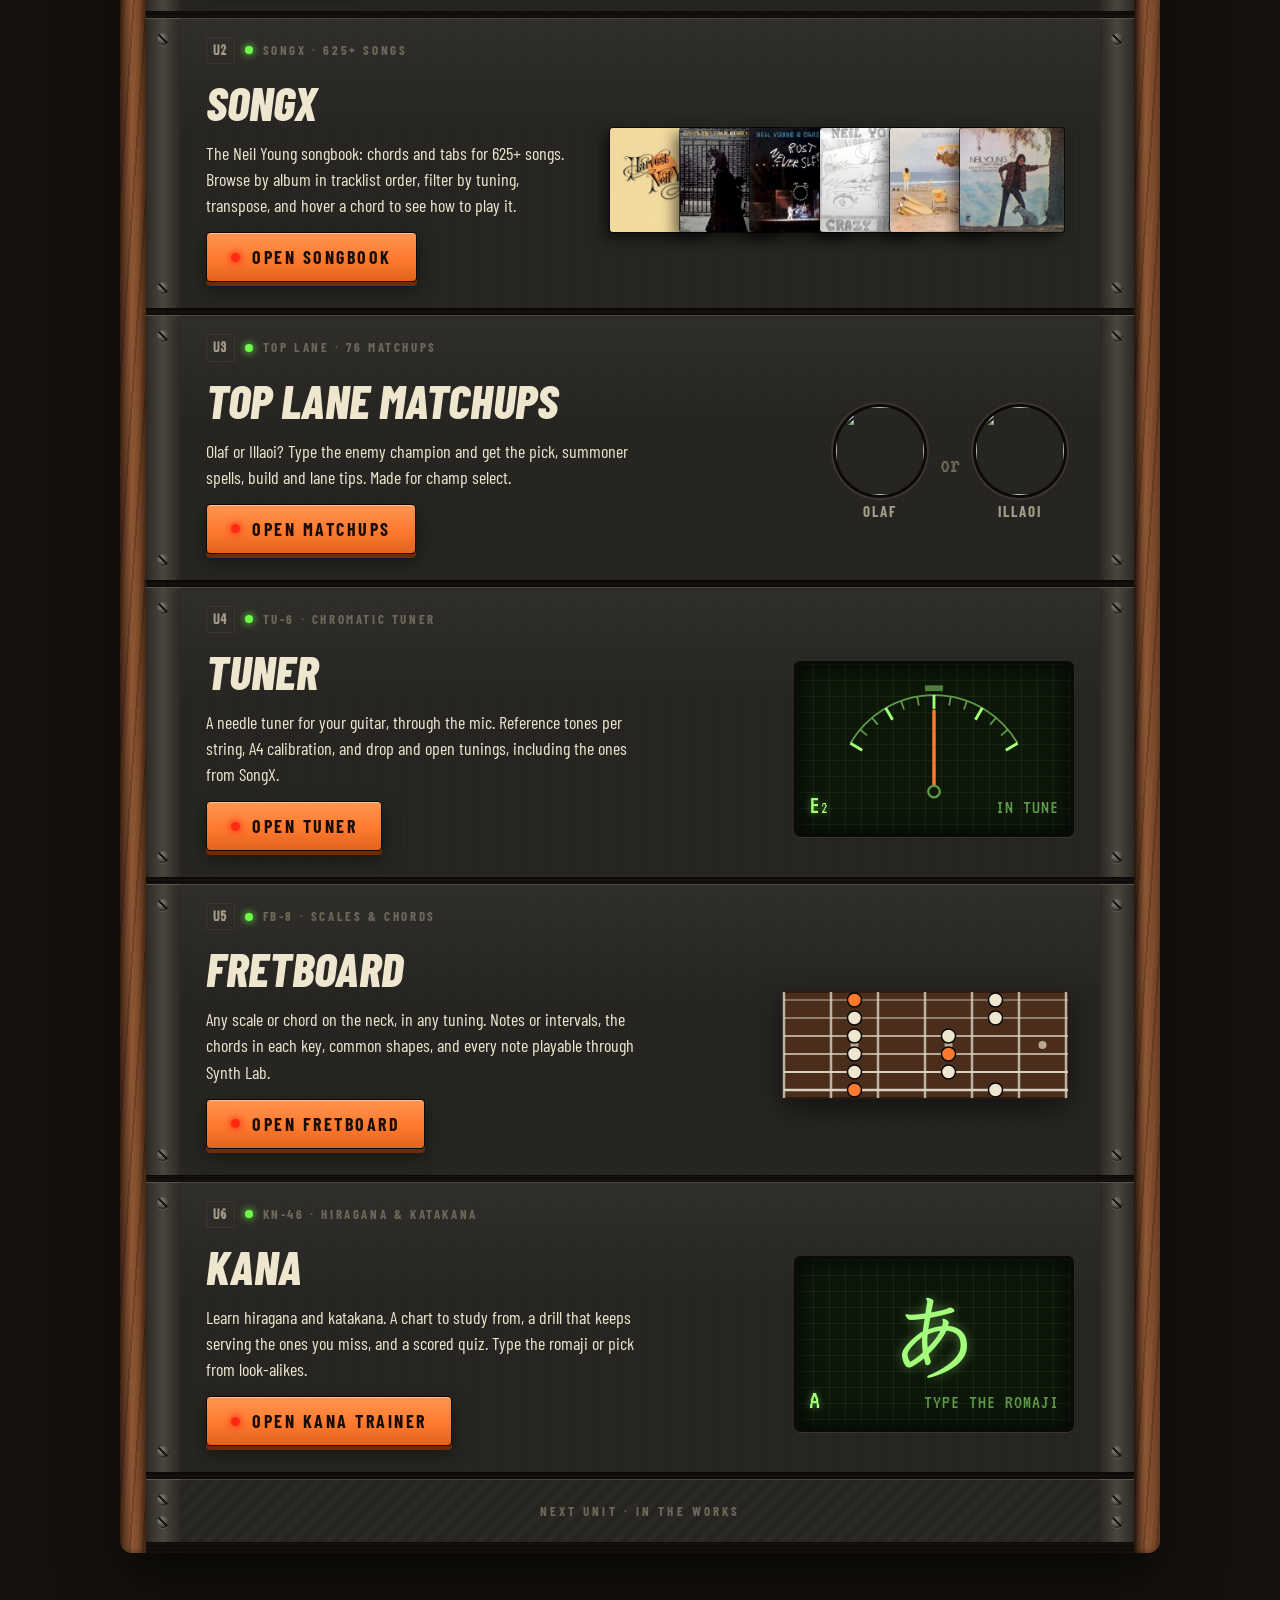
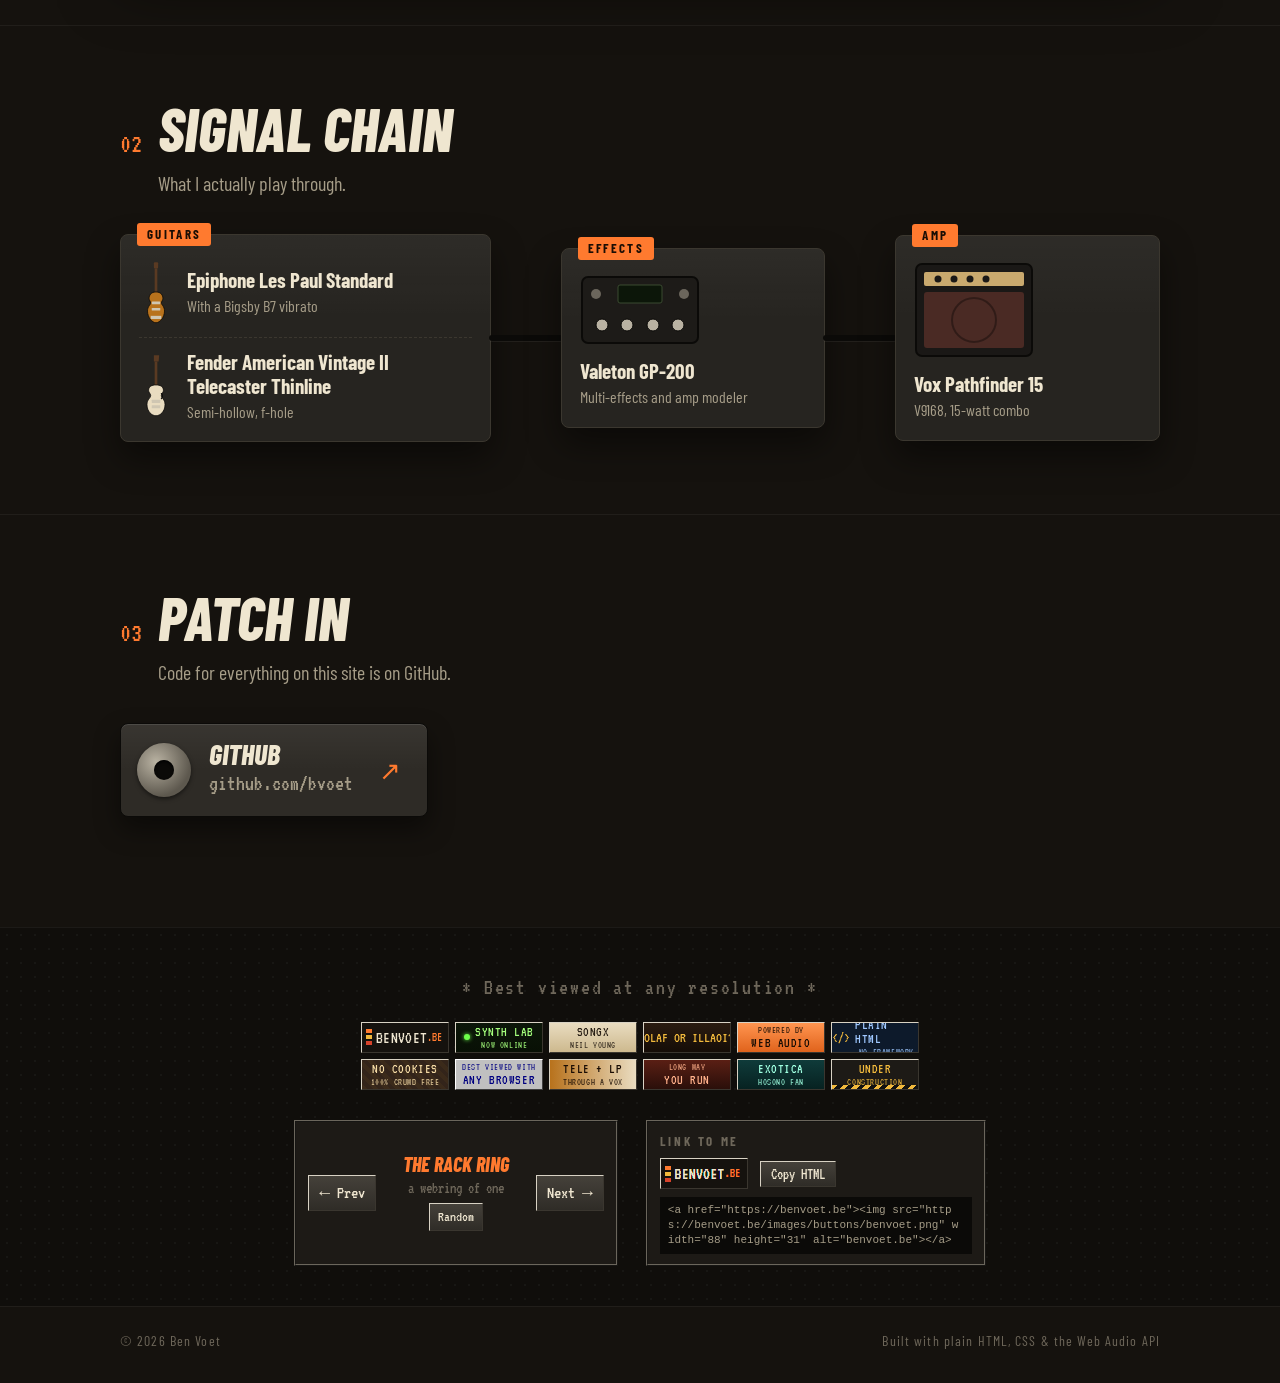
==== commit 4e3e3aca: "Add Kana trainer: chart, adaptive drill and quiz for hiragana and katakana; add it to the rack, patc" ====
--- a/index.html
+++ b/index.html
@@ -21,8 +21,9 @@
       if (/^(win95|terminal|vapor)$/.test(savedTheme)) document.documentElement.dataset.theme = savedTheme;
     } catch (e) { /* storage blocked */ }
   </script>
-  <link rel="stylesheet" href="css/home.css?v=20261122c" />
-  <link rel="stylesheet" href="css/themes.css?v=20261122c" />
+  <link href="https://fonts.googleapis.com/css2?family=Klee+One:wght@600&text=%E3%81%82%E3%82%AB%E3%81%95%E3%83%8A&display=swap" rel="stylesheet" />
+  <link rel="stylesheet" href="css/home.css?v=20261122d" />
+  <link rel="stylesheet" href="css/themes.css?v=20261122d" />
 </head>
 <body>
   <!-- ── Top bar ───────────────────────────────────────────────────── -->
@@ -96,6 +97,7 @@
           <a class="patch__ch" href="lol/"><span class="patch__no">3</span><span class="patch__led"></span>Matchups</a>
           <a class="patch__ch" href="tuner/"><span class="patch__no">4</span><span class="patch__led"></span>Tuner</a>
           <a class="patch__ch" href="fretboard/"><span class="patch__no">5</span><span class="patch__led"></span>Fretboard</a>
+          <a class="patch__ch" href="kana/"><span class="patch__no">6</span><span class="patch__led"></span>Kana</a>
         </nav>
       </div>
     </section>
@@ -325,6 +327,41 @@
               <div class="ear" aria-hidden="true"><i></i><i></i></div>
             </article>
 
+            <!-- Unit 06: Kana trainer -->
+            <article class="unit" aria-labelledby="u6-title">
+              <div class="ear" aria-hidden="true"><i></i><i></i></div>
+              <div class="unit__face">
+                <div class="unit__label">
+                  <span class="unit__no">U6</span>
+                  <span class="unit__led unit__led--on" aria-hidden="true"></span>
+                  <span>KN-46 · Hiragana &amp; katakana</span>
+                </div>
+                <div class="unit__grid unit__grid--wide">
+                  <div class="unit__text">
+                    <h3 class="unit__title" id="u6-title">Kana</h3>
+                    <p class="unit__desc">
+                      Learn hiragana and katakana. A chart to study from, a drill that keeps serving the
+                      ones you miss, and a scored quiz. Type the romaji or pick from look-alikes.
+                    </p>
+                    <a class="power-btn" href="kana/">
+                      <span class="power-btn__led" aria-hidden="true"></span>
+                      Open kana trainer
+                    </a>
+                  </div>
+                  <a class="lcd lcd--kana" href="kana/" aria-label="Open the kana trainer">
+                    <span class="kanamini" aria-hidden="true">
+                      <span lang="ja">あ</span><span lang="ja">カ</span><span lang="ja">さ</span><span lang="ja">ナ</span>
+                    </span>
+                    <span class="lcd__text" aria-hidden="true">
+                      <span class="lcd__big kanamini__r"><span>A</span><span>KA</span><span>SA</span><span>NA</span></span>
+                      <span>TYPE THE ROMAJI</span>
+                    </span>
+                  </a>
+                </div>
+              </div>
+              <div class="ear" aria-hidden="true"><i></i><i></i></div>
+            </article>
+
             <!-- Blank panel: room to grow -->
             <div class="unit unit--blank" aria-hidden="true">
               <div class="ear"><i></i><i></i></div>
@@ -526,7 +563,7 @@
     </div>
   </footer>
 
-  <script type="module" src="js/home.js?v=20261122c"></script>
-  <script type="module" src="js/now-playing.js?v=20261122c"></script>
+  <script type="module" src="js/home.js?v=20261122d"></script>
+  <script type="module" src="js/now-playing.js?v=20261122d"></script>
 </body>
 </html>
--- a/css/home.css
+++ b/css/home.css
@@ -772,6 +772,63 @@
   100% { transform: rotate(-34deg); }
 }
 
+/* Kana: a flashcard that flips through a few kana. */
+.lcd--kana {
+  display: block;
+  width: 280px;
+  max-width: 100%;
+  height: 176px;
+  text-decoration: none;
+}
+
+.kanamini,
+.kanamini__r {
+  display: grid;
+}
+
+.kanamini {
+  position: absolute;
+  inset: 6px 0 34px;
+  place-items: center;
+}
+
+.kanamini > span,
+.kanamini__r > span {
+  grid-area: 1 / 1;
+  opacity: 0;
+  animation: kana-flip 8s steps(1, end) infinite;
+}
+
+.kanamini > span {
+  color: var(--lcd-fg);
+  font-family: 'Klee One', 'Yu Kyokasho', 'Hiragino Sans', 'Yu Gothic', sans-serif;
+  font-size: 92px;
+  font-weight: 600;
+  line-height: 1;
+  text-shadow: 0 0 12px rgba(164, 255, 124, 0.4);
+}
+
+.kanamini > span:nth-child(1),
+.kanamini__r > span:nth-child(1) { opacity: 1; }
+.kanamini > span:nth-child(2),
+.kanamini__r > span:nth-child(2) { animation-delay: 2s; }
+.kanamini > span:nth-child(3),
+.kanamini__r > span:nth-child(3) { animation-delay: 4s; }
+.kanamini > span:nth-child(4),
+.kanamini__r > span:nth-child(4) { animation-delay: 6s; }
+
+@keyframes kana-flip {
+  0%, 25% { opacity: 1; }
+  25.01%, 100% { opacity: 0; }
+}
+
+@media (prefers-reduced-motion: reduce) {
+  .kanamini > span,
+  .kanamini__r > span {
+    animation: none;
+  }
+}
+
 /* Fretboard: a minor pentatonic box on a strip of neck. */
 .neckmini {
   display: block;
@@ -1642,6 +1699,7 @@
   }
 
   .lcd--meter,
+  .lcd--kana,
   .neckmini {
     width: 100%;
   }
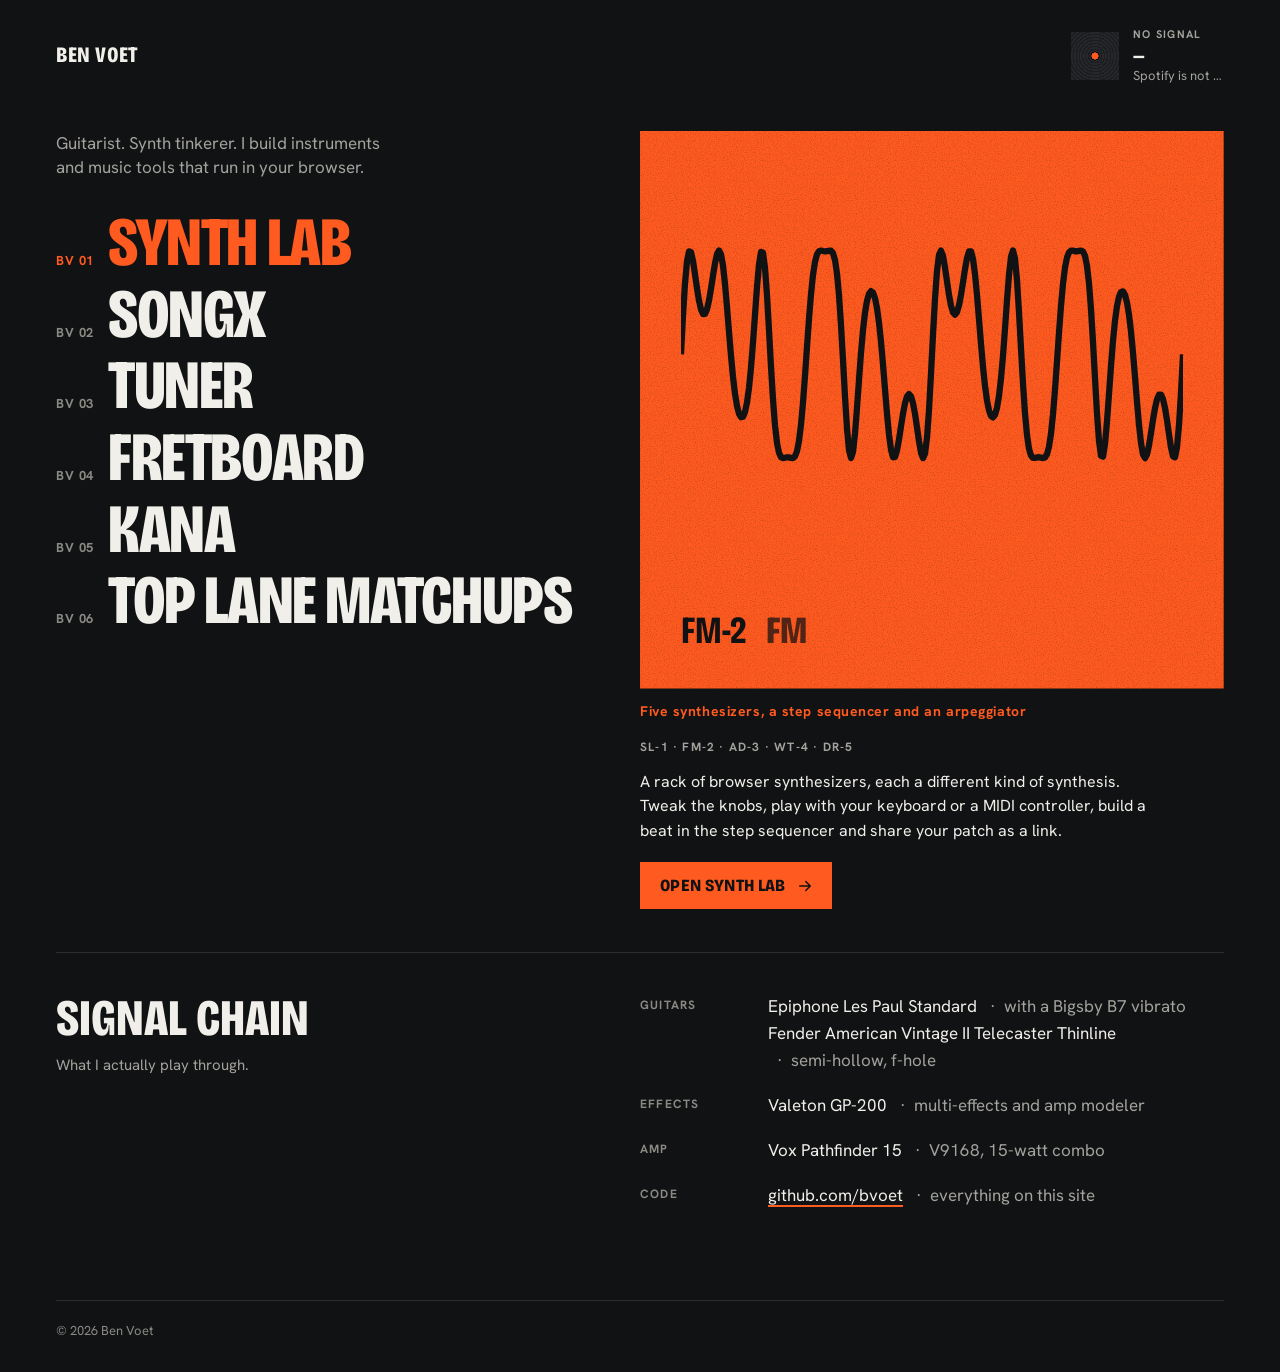
==== commit 1eea2e8e: "Redesign the whole site as a loud label catalogue Landing page: a numbered index of the six tools in" ====
--- a/index.html
+++ b/index.html
@@ -5,565 +5,228 @@
   <meta name="viewport" content="width=device-width, initial-scale=1" />
   <title>Ben Voet</title>
   <meta name="description" content="Ben Voet: guitarist and builder of browser instruments. Home of Synth Lab, the SongX Neil Young songbook and more." />
-  <meta name="theme-color" content="#15120e" />
-  <link rel="icon" href="data:image/svg+xml,%3Csvg xmlns='http://www.w3.org/2000/svg' viewBox='0 0 32 32'%3E%3Crect width='32' height='32' rx='6' fill='%2315120e'/%3E%3Cpath d='M4 22 L11 8 L11 22 L18 8 L18 22 L25 8' fill='none' stroke='%23ff7a2f' stroke-width='3' stroke-linejoin='round'/%3E%3C/svg%3E" />
+  <meta name="theme-color" content="#111214" />
+  <link rel="icon" href="data:image/svg+xml,%3Csvg xmlns='http://www.w3.org/2000/svg' viewBox='0 0 32 32'%3E%3Crect width='32' height='32' fill='%23ff5a1f'/%3E%3Cpath d='M4 17 C9 5 12 5 16 16 S23 27 28 15' fill='none' stroke='%23111214' stroke-width='2.4'/%3E%3C/svg%3E" />
   <script>
     // Share links used to live on the root (#fm2=...). Forward them to the lab.
     if (/^#[a-z]{2}\d=/.test(location.hash)) location.replace('lab/' + location.hash);
   </script>
   <link rel="preconnect" href="https://fonts.googleapis.com" />
   <link rel="preconnect" href="https://fonts.gstatic.com" crossorigin />
-  <link href="https://fonts.googleapis.com/css2?family=Barlow+Condensed:ital,wght@0,500;0,600;0,700;1,700;1,800&family=VT323&display=swap" rel="stylesheet" />
-  <script>
-    // Apply the saved theme before first paint (no flash).
-    try {
-      var savedTheme = localStorage.getItem('benvoet.theme');
-      if (/^(win95|terminal|vapor)$/.test(savedTheme)) document.documentElement.dataset.theme = savedTheme;
-    } catch (e) { /* storage blocked */ }
-  </script>
+  <link href="https://fonts.googleapis.com/css2?family=Bricolage+Grotesque:opsz,wdth,wght@12..96,75..100,400..800&family=Hanken+Grotesk:wght@300..700&display=swap" rel="stylesheet" />
   <link href="https://fonts.googleapis.com/css2?family=Klee+One:wght@600&text=%E3%81%82%E3%82%AB%E3%81%95%E3%83%8A&display=swap" rel="stylesheet" />
-  <link rel="stylesheet" href="css/home.css?v=20261122d" />
-  <link rel="stylesheet" href="css/themes.css?v=20261122d" />
+  <link rel="stylesheet" href="css/home.css?v=20261128a" />
 </head>
 <body>
-  <!-- ── Top bar ───────────────────────────────────────────────────── -->
-  <header class="nav">
-    <div class="nav__inner">
-      <a class="nav__mark" href="#top">
-        <span class="nav__led" aria-hidden="true"></span>
-        benvoet.be
-      </a>
-      <nav aria-label="Sections">
-        <a href="#rack">Rack</a>
-        <a href="#gear">Gear</a>
-        <a href="#contact">Contact</a>
-      </nav>
-      <button type="button" class="theme-btn" id="theme-btn" aria-label="Change theme">
-        <span class="theme-btn__dot" aria-hidden="true"></span>
-        <span id="theme-name">Studio</span>
-      </button>
-    </div>
+  <header class="top">
+    <h1 class="brand">Ben Voet</h1>
+
+    <!-- Now playing (js/now-playing.js) -->
+    <a class="np" id="np" href="https://www.last.fm/user/manassas777" target="_blank" rel="noopener noreferrer">
+      <span class="np__cover">
+        <img id="np-img" alt="" width="96" height="96" referrerpolicy="no-referrer" hidden />
+      </span>
+      <span class="np__info">
+        <span class="np__top">
+          <span class="np__status" id="np-status">TUNING IN…</span>
+          <span class="np__bars" aria-hidden="true"><i></i><i></i><i></i><i></i><i></i><i></i><i></i></span>
+          <span class="np__time" id="np-time"></span>
+        </span>
+        <span class="np__track" id="np-track"><span>—</span></span>
+        <span class="np__sub"><span class="np__artist" id="np-artist"></span><span class="np__album" id="np-album"></span></span>
+        <span class="np__prog" aria-hidden="true"><i id="np-prog"></i></span>
+      </span>
+    </a>
   </header>
 
-  <main id="top">
-    <!-- ── Hero ────────────────────────────────────────────────────── -->
-    <section class="hero">
-      <div class="wrap hero__inner">
-        <div class="hero__text">
-        <div class="stripes" aria-hidden="true"><i></i><i></i><i></i></div>
-        <h1 class="hero__name">Ben<br />Voet</h1>
-        <p class="hero__lead">Guitarist. Synth tinkerer. I build instruments and music tools that run in your browser.</p>
-        <div class="hero__actions">
-          <a class="power-btn" href="lab/">
-            <span class="power-btn__led" aria-hidden="true"></span>
-            Open Synth Lab
-          </a>
-          <a class="ghost-btn" href="#rack">See the rack ↓</a>
-        </div>
-
-        <!-- Now playing on Spotify (js/now-playing.js) -->
-        <div class="radio">
-          <span class="radio__label">RX-1 · Now playing</span>
-          <a class="lcd lcd--np" id="np" href="https://www.last.fm/user/manassas777" target="_blank" rel="noopener noreferrer">
-            <span class="np__cover">
-              <img id="np-img" alt="" width="96" height="96" referrerpolicy="no-referrer" hidden />
-            </span>
-            <span class="np__info">
-              <span class="np__top">
-                <span class="np__status" id="np-status">TUNING IN…</span>
-                <span class="np__bars" aria-hidden="true"><i></i><i></i><i></i><i></i><i></i><i></i><i></i></span>
-                <span class="np__time" id="np-time"></span>
-              </span>
-              <span class="np__track" id="np-track"><span>—</span></span>
-              <span class="np__sub"><span class="np__artist" id="np-artist"></span><span class="np__album" id="np-album"></span></span>
-              <span class="np__prog" aria-hidden="true"><i id="np-prog"></i></span>
-            </span>
-          </a>
-        </div>
-        </div>
-
-        <!-- Quick-launch patch panel -->
-        <nav class="patch" aria-label="Quick launch">
-          <div class="patch__head">
-            <span>Master</span>
-            <span class="patch__screws" aria-hidden="true"><i></i><i></i></span>
-          </div>
-          <div class="vu" aria-hidden="true">
-            <div class="vu__ch"><i></i><i></i><i></i><i></i><i></i><i></i><i></i><i></i><i></i><i></i></div>
-            <div class="vu__ch"><i></i><i></i><i></i><i></i><i></i><i></i><i></i><i></i><i></i><i></i></div>
-          </div>
-          <a class="patch__ch" href="lab/"><span class="patch__no">1</span><span class="patch__led"></span>Synth Lab</a>
-          <a class="patch__ch" href="songx/"><span class="patch__no">2</span><span class="patch__led"></span>SongX</a>
-          <a class="patch__ch" href="lol/"><span class="patch__no">3</span><span class="patch__led"></span>Matchups</a>
-          <a class="patch__ch" href="tuner/"><span class="patch__no">4</span><span class="patch__led"></span>Tuner</a>
-          <a class="patch__ch" href="fretboard/"><span class="patch__no">5</span><span class="patch__led"></span>Fretboard</a>
-          <a class="patch__ch" href="kana/"><span class="patch__no">6</span><span class="patch__led"></span>Kana</a>
-        </nav>
-      </div>
-    </section>
-
-    <!-- ── The rack ────────────────────────────────────────────────── -->
-    <section class="section" id="rack" aria-labelledby="rack-title">
-      <div class="wrap">
-        <header class="section__head">
-          <span class="section__num">01</span>
-          <h2 class="section__title" id="rack-title">The rack</h2>
-          <p class="section__sub">Everything I've built so far. Power one up.</p>
-        </header>
-
-        <div class="cabinet">
-          <div class="cabinet__cheek cabinet__cheek--l" aria-hidden="true"></div>
-          <div class="cabinet__frame">
-
-            <!-- Unit 01: Synth Lab -->
-            <article class="unit unit--tall" aria-labelledby="u1-title">
-              <div class="ear" aria-hidden="true"><i></i><i></i></div>
-              <div class="unit__face">
-                <div class="unit__label">
-                  <span class="unit__no">U1</span>
-                  <span class="unit__led unit__led--on" aria-hidden="true"></span>
-                  <span>Synth Lab · 5 instruments</span>
-                </div>
-                <div class="unit__grid">
-                  <div class="unit__text">
-                    <h3 class="unit__title" id="u1-title">Synth Lab</h3>
-                    <p class="unit__desc">
-                      A rack of browser synthesizers, each a different kind of synthesis. Tweak the knobs,
-                      play with your keyboard or a MIDI controller, build a beat in the step sequencer and
-                      share your patch as a link.
-                    </p>
-                    <ul class="chips" aria-label="Instruments">
-                      <li><b>SL-1</b> Subtractive</li>
-                      <li><b>FM-2</b> FM</li>
-                      <li><b>AD-3</b> Additive</li>
-                      <li><b>WT-4</b> Wavetable</li>
-                      <li><b>DR-5</b> Drums</li>
-                    </ul>
-                    <a class="power-btn" href="lab/">
-                      <span class="power-btn__led" aria-hidden="true"></span>
-                      Power on
-                    </a>
-                  </div>
-                  <div class="lcd" aria-hidden="true">
-                    <canvas class="lcd__wave" id="wave"></canvas>
-                    <div class="lcd__text">
-                      <span class="lcd__big" id="lcd-model">SL-1</span>
-                      <span id="lcd-type">SUBTRACTIVE</span>
-                    </div>
-                  </div>
-                </div>
-              </div>
-              <div class="ear" aria-hidden="true"><i></i><i></i></div>
-            </article>
-
-            <!-- Unit 02: SongX -->
-            <article class="unit" aria-labelledby="u2-title">
-              <div class="ear" aria-hidden="true"><i></i><i></i></div>
-              <div class="unit__face">
-                <div class="unit__label">
-                  <span class="unit__no">U2</span>
-                  <span class="unit__led unit__led--on" aria-hidden="true"></span>
-                  <span>SongX · 625+ songs</span>
-                </div>
-                <div class="unit__grid unit__grid--wide">
-                  <div class="unit__text">
-                    <h3 class="unit__title" id="u2-title">SongX</h3>
-                    <p class="unit__desc">
-                      The Neil Young songbook: chords and tabs for 625+ songs. Browse by album in tracklist
-                      order, filter by tuning, transpose, and hover a chord to see how to play it.
-                    </p>
-                    <a class="power-btn" href="songx/">
-                      <span class="power-btn__led" aria-hidden="true"></span>
-                      Open songbook
-                    </a>
-                  </div>
-                  <a class="covers" href="songx/" aria-label="Open SongX">
-                    <img src="songx/images/covers/b25419cf-71bf-3a54-8cd4-2161c61056a0.jpg" alt="" width="120" height="120" loading="lazy" />
-                    <img src="songx/images/covers/b6a3952b-9977-351c-a80a-73e023143858.jpg" alt="" width="120" height="120" loading="lazy" />
-                    <img src="songx/images/covers/a710c7c7-46e6-36ca-9c3c-87c8e79f8daf.jpg" alt="" width="120" height="120" loading="lazy" />
-                    <img src="songx/images/covers/13b7462a-0764-3ece-946e-314aa01079cf.jpg" alt="" width="120" height="120" loading="lazy" />
-                    <img src="songx/images/covers/f4174531-b783-3786-b75f-4fe61a8f6333.jpg" alt="" width="120" height="120" loading="lazy" />
-                    <img src="songx/images/covers/f61603ab-ef6b-386b-a5e0-aaefc00543f1.jpg" alt="" width="120" height="120" loading="lazy" />
-                  </a>
-                </div>
-              </div>
-              <div class="ear" aria-hidden="true"><i></i><i></i></div>
-            </article>
-
-            <!-- Unit 03: Top lane matchups -->
-            <article class="unit" aria-labelledby="u3-title">
-              <div class="ear" aria-hidden="true"><i></i><i></i></div>
-              <div class="unit__face">
-                <div class="unit__label">
-                  <span class="unit__no">U3</span>
-                  <span class="unit__led unit__led--on" aria-hidden="true"></span>
-                  <span>Top lane · 76 matchups</span>
-                </div>
-                <div class="unit__grid unit__grid--wide">
-                  <div class="unit__text">
-                    <h3 class="unit__title" id="u3-title">Top Lane Matchups</h3>
-                    <p class="unit__desc">
-                      Olaf or Illaoi? Type the enemy champion and get the pick, summoner spells, build and
-                      lane tips. Made for champ select.
-                    </p>
-                    <a class="power-btn" href="lol/">
-                      <span class="power-btn__led" aria-hidden="true"></span>
-                      Open matchups
-                    </a>
-                  </div>
-                  <a class="champs" href="lol/" aria-label="Open the matchups">
-                    <span class="champ">
-                      <img src="https://ddragon.leagueoflegends.com/cdn/16.23.1/img/champion/Olaf.png" alt="" width="96" height="96" loading="lazy" />
-                      <span>Olaf</span>
-                    </span>
-                    <span class="champs__vs" aria-hidden="true">or</span>
-                    <span class="champ">
-                      <img src="https://ddragon.leagueoflegends.com/cdn/16.23.1/img/champion/Illaoi.png" alt="" width="96" height="96" loading="lazy" />
-                      <span>Illaoi</span>
-                    </span>
-                  </a>
-                </div>
-              </div>
-              <div class="ear" aria-hidden="true"><i></i><i></i></div>
-            </article>
-
-            <!-- Unit 04: Tuner -->
-            <article class="unit" aria-labelledby="u4-title">
-              <div class="ear" aria-hidden="true"><i></i><i></i></div>
-              <div class="unit__face">
-                <div class="unit__label">
-                  <span class="unit__no">U4</span>
-                  <span class="unit__led unit__led--on" aria-hidden="true"></span>
-                  <span>TU-6 · Chromatic tuner</span>
-                </div>
-                <div class="unit__grid unit__grid--wide">
-                  <div class="unit__text">
-                    <h3 class="unit__title" id="u4-title">Tuner</h3>
-                    <p class="unit__desc">
-                      A needle tuner for your guitar, through the mic. Reference tones per string, A4
-                      calibration, and drop and open tunings, including the ones from SongX.
-                    </p>
-                    <a class="power-btn" href="tuner/">
-                      <span class="power-btn__led" aria-hidden="true"></span>
-                      Open tuner
-                    </a>
-                  </div>
-                  <a class="lcd lcd--meter" href="tuner/" aria-label="Open the tuner">
-                    <svg class="minimeter" viewBox="0 0 200 112" aria-hidden="true">
-                      <path d="M27.3 62.0 A84 84 0 0 1 172.7 62.0" class="mm-arc" />
-                      <path d="M92.2 14.3 A90 90 0 0 1 107.8 14.3" class="mm-zone" />
-                      <g class="mm-ticks">
-                        <line x1="37.6" y1="68.0" x2="27.3" y2="62.0" class="is-major" /><line x1="41.8" y1="55.1" x2="35.7" y2="50.0" /><line x1="51.1" y1="45.8" x2="46.0" y2="39.7" /><line x1="64.0" y1="41.6" x2="58.0" y2="31.3" class="is-major" /><line x1="74.0" y1="32.6" x2="71.3" y2="25.1" /><line x1="86.8" y1="29.2" x2="85.4" y2="21.3" /><line x1="100.0" y1="32.0" x2="100.0" y2="20.0" class="is-major" /><line x1="113.2" y1="29.2" x2="114.6" y2="21.3" /><line x1="126.0" y1="32.6" x2="128.7" y2="25.1" /><line x1="136.0" y1="41.6" x2="142.0" y2="31.3" class="is-major" /><line x1="148.9" y1="45.8" x2="154.0" y2="39.7" /><line x1="158.2" y1="55.1" x2="164.3" y2="50.0" /><line x1="162.4" y1="68.0" x2="172.7" y2="62.0" class="is-major" />
-                      </g>
-                      <line x1="100" y1="104" x2="100" y2="34" class="mm-needle" />
-                      <circle cx="100" cy="104" r="5" class="mm-hub" />
-                    </svg>
-                    <span class="lcd__text">
-                      <span class="lcd__big">E<sub>2</sub></span>
-                      <span>IN TUNE</span>
-                    </span>
-                  </a>
-                </div>
-              </div>
-              <div class="ear" aria-hidden="true"><i></i><i></i></div>
-            </article>
-
-            <!-- Unit 05: Fretboard -->
-            <article class="unit" aria-labelledby="u5-title">
-              <div class="ear" aria-hidden="true"><i></i><i></i></div>
-              <div class="unit__face">
-                <div class="unit__label">
-                  <span class="unit__no">U5</span>
-                  <span class="unit__led unit__led--on" aria-hidden="true"></span>
-                  <span>FB-8 · Scales &amp; chords</span>
-                </div>
-                <div class="unit__grid unit__grid--wide">
-                  <div class="unit__text">
-                    <h3 class="unit__title" id="u5-title">Fretboard</h3>
-                    <p class="unit__desc">
-                      Any scale or chord on the neck, in any tuning. Notes or intervals, the chords in
-                      each key, common shapes, and every note playable through Synth Lab.
-                    </p>
-                    <a class="power-btn" href="fretboard/">
-                      <span class="power-btn__led" aria-hidden="true"></span>
-                      Open fretboard
-                    </a>
-                  </div>
-                  <a class="neckmini" href="fretboard/" aria-label="Open the fretboard">
-                    <svg class="neckmini__svg" viewBox="0 0 300 120" aria-hidden="true">
-                    <rect x="10" y="6" width="284" height="106" rx="3" class="nm-wood"/>
-                    <line x1="10" y1="6" x2="10" y2="112" class="nm-fret"/>
-                    <line x1="57" y1="6" x2="57" y2="112" class="nm-fret"/>
-                    <line x1="104" y1="6" x2="104" y2="112" class="nm-fret"/>
-                    <line x1="151" y1="6" x2="151" y2="112" class="nm-fret"/>
-                    <line x1="198" y1="6" x2="198" y2="112" class="nm-fret"/>
-                    <line x1="245" y1="6" x2="245" y2="112" class="nm-fret"/>
-                    <line x1="292" y1="6" x2="292" y2="112" class="nm-fret"/>
-                    <circle cx="80.5" cy="59" r="4" class="nm-inlay"/>
-                    <circle cx="174.5" cy="59" r="4" class="nm-inlay"/>
-                    <circle cx="268.5" cy="59" r="4" class="nm-inlay"/>
-                    <line x1="10" y1="104" x2="294" y2="104" class="nm-string" style="stroke-width:2.3"/>
-                    <line x1="10" y1="86" x2="294" y2="86" class="nm-string" style="stroke-width:2.0"/>
-                    <line x1="10" y1="68" x2="294" y2="68" class="nm-string" style="stroke-width:1.7"/>
-                    <line x1="10" y1="50" x2="294" y2="50" class="nm-string" style="stroke-width:1.4"/>
-                    <line x1="10" y1="32" x2="294" y2="32" class="nm-string" style="stroke-width:1.1"/>
-                    <line x1="10" y1="14" x2="294" y2="14" class="nm-string" style="stroke-width:0.8"/>
-                    <circle cx="80.5" cy="104" r="7" class="nm-dot nm-dot--root"/>
-                    <circle cx="221.5" cy="104" r="7" class="nm-dot"/>
-                    <circle cx="80.5" cy="86" r="7" class="nm-dot"/>
-                    <circle cx="174.5" cy="86" r="7" class="nm-dot"/>
-                    <circle cx="80.5" cy="68" r="7" class="nm-dot"/>
-                    <circle cx="174.5" cy="68" r="7" class="nm-dot nm-dot--root"/>
-                    <circle cx="80.5" cy="50" r="7" class="nm-dot"/>
-                    <circle cx="174.5" cy="50" r="7" class="nm-dot"/>
-                    <circle cx="80.5" cy="32" r="7" class="nm-dot"/>
-                    <circle cx="221.5" cy="32" r="7" class="nm-dot"/>
-                    <circle cx="80.5" cy="14" r="7" class="nm-dot nm-dot--root"/>
-                    <circle cx="221.5" cy="14" r="7" class="nm-dot"/>
-                    </svg>
-                  </a>
-                </div>
-              </div>
-              <div class="ear" aria-hidden="true"><i></i><i></i></div>
-            </article>
-
-            <!-- Unit 06: Kana trainer -->
-            <article class="unit" aria-labelledby="u6-title">
-              <div class="ear" aria-hidden="true"><i></i><i></i></div>
-              <div class="unit__face">
-                <div class="unit__label">
-                  <span class="unit__no">U6</span>
-                  <span class="unit__led unit__led--on" aria-hidden="true"></span>
-                  <span>KN-46 · Hiragana &amp; katakana</span>
-                </div>
-                <div class="unit__grid unit__grid--wide">
-                  <div class="unit__text">
-                    <h3 class="unit__title" id="u6-title">Kana</h3>
-                    <p class="unit__desc">
-                      Learn hiragana and katakana. A chart to study from, a drill that keeps serving the
-                      ones you miss, and a scored quiz. Type the romaji or pick from look-alikes.
-                    </p>
-                    <a class="power-btn" href="kana/">
-                      <span class="power-btn__led" aria-hidden="true"></span>
-                      Open kana trainer
-                    </a>
-                  </div>
-                  <a class="lcd lcd--kana" href="kana/" aria-label="Open the kana trainer">
-                    <span class="kanamini" aria-hidden="true">
-                      <span lang="ja">あ</span><span lang="ja">カ</span><span lang="ja">さ</span><span lang="ja">ナ</span>
-                    </span>
-                    <span class="lcd__text" aria-hidden="true">
-                      <span class="lcd__big kanamini__r"><span>A</span><span>KA</span><span>SA</span><span>NA</span></span>
-                      <span>TYPE THE ROMAJI</span>
-                    </span>
-                  </a>
-                </div>
-              </div>
-              <div class="ear" aria-hidden="true"><i></i><i></i></div>
-            </article>
-
-            <!-- Blank panel: room to grow -->
-            <div class="unit unit--blank" aria-hidden="true">
-              <div class="ear"><i></i><i></i></div>
-              <div class="unit__face"><span class="blank__label">Next unit · in the works</span></div>
-              <div class="ear"><i></i><i></i></div>
+  <main class="cat" id="top">
+    <p class="lead">Guitarist. Synth tinkerer. I build instruments and music tools that run in your browser.</p>
+
+    <ol class="index">
+      <li class="entry is-active" style="--c:#ff5a1f">
+        <a class="entry__link" href="lab/" aria-describedby="d-lab">
+          <span class="entry__no">BV 01</span>
+          <span class="entry__name">Synth Lab</span>
+          <span class="entry__sub">Five synthesizers, a step sequencer and an arpeggiator</span>
+          <svg class="entry__arrow" viewBox="0 0 24 24" aria-hidden="true"><path d="M5 12h13M13 6l6 6-6 6" /></svg>
+        </a>
+        <figure class="plate">
+          <div class="plate__art art-lab" aria-hidden="true">
+            <canvas id="wave"></canvas>
+            <span class="art-lab__read"><b id="lcd-model">SL-1</b> <span id="lcd-type">SUBTRACTIVE</span></span>
+          </div>
+          <figcaption class="plate__cap"><span>Five synthesizers, a step sequencer and an arpeggiator</span><span>SL-1 &middot; FM-2 &middot; AD-3 &middot; WT-4 &middot; DR-5</span></figcaption>
+          <p class="plate__desc" id="d-lab">A rack of browser synthesizers, each a different kind of synthesis. Tweak the knobs, play with your keyboard or a MIDI controller, build a beat in the step sequencer and share your patch as a link.</p>
+          <a class="plate__open" href="lab/" tabindex="-1">Open Synth Lab <svg viewBox="0 0 24 24" aria-hidden="true"><path d="M5 12h13M13 6l6 6-6 6" /></svg></a>
+        </figure>
+      </li>
+
+      <li class="entry" style="--c:#f2c230">
+        <a class="entry__link" href="songx/" aria-describedby="d-songx">
+          <span class="entry__no">BV 02</span>
+          <span class="entry__name">SongX</span>
+          <span class="entry__sub">The Neil Young songbook, 625+ songs</span>
+          <svg class="entry__arrow" viewBox="0 0 24 24" aria-hidden="true"><path d="M5 12h13M13 6l6 6-6 6" /></svg>
+        </a>
+        <figure class="plate">
+          <div class="plate__art art-songx" aria-hidden="true">
+            <div class="drift">
+            <img src="songx/images/covers/b25419cf-71bf-3a54-8cd4-2161c61056a0.jpg" alt="" width="120" height="120" loading="lazy" />
+            <img src="songx/images/covers/b6a3952b-9977-351c-a80a-73e023143858.jpg" alt="" width="120" height="120" loading="lazy" />
+            <img src="songx/images/covers/a710c7c7-46e6-36ca-9c3c-87c8e79f8daf.jpg" alt="" width="120" height="120" loading="lazy" />
+            <img src="songx/images/covers/13b7462a-0764-3ece-946e-314aa01079cf.jpg" alt="" width="120" height="120" loading="lazy" />
+            <img src="songx/images/covers/f4174531-b783-3786-b75f-4fe61a8f6333.jpg" alt="" width="120" height="120" loading="lazy" />
+            <img src="songx/images/covers/f61603ab-ef6b-386b-a5e0-aaefc00543f1.jpg" alt="" width="120" height="120" loading="lazy" />
+            <img src="songx/images/covers/b25419cf-71bf-3a54-8cd4-2161c61056a0.jpg" alt="" width="120" height="120" loading="lazy" />
+            <img src="songx/images/covers/b6a3952b-9977-351c-a80a-73e023143858.jpg" alt="" width="120" height="120" loading="lazy" />
+            <img src="songx/images/covers/a710c7c7-46e6-36ca-9c3c-87c8e79f8daf.jpg" alt="" width="120" height="120" loading="lazy" />
+            <img src="songx/images/covers/13b7462a-0764-3ece-946e-314aa01079cf.jpg" alt="" width="120" height="120" loading="lazy" />
+            <img src="songx/images/covers/f4174531-b783-3786-b75f-4fe61a8f6333.jpg" alt="" width="120" height="120" loading="lazy" />
+            <img src="songx/images/covers/f61603ab-ef6b-386b-a5e0-aaefc00543f1.jpg" alt="" width="120" height="120" loading="lazy" />
             </div>
           </div>
-          <div class="cabinet__cheek cabinet__cheek--r" aria-hidden="true"></div>
-        </div>
-      </div>
-    </section>
-
-    <!-- ── Gear: signal chain ──────────────────────────────────────── -->
-    <section class="section" id="gear" aria-labelledby="gear-title">
-      <div class="wrap">
-        <header class="section__head">
-          <span class="section__num">02</span>
-          <h2 class="section__title" id="gear-title">Signal chain</h2>
-          <p class="section__sub">What I actually play through.</p>
-        </header>
-
-        <ol class="chain">
-          <li class="chain__step chain__step--guitars">
-            <span class="chain__tag">Guitars</span>
-            <div class="gear">
-              <svg class="gear__icon" viewBox="0 0 64 120" aria-hidden="true">
-                <rect x="28" y="2" width="8" height="12" rx="2" class="g-head" />
-                <rect x="29.5" y="14" width="5" height="46" class="g-neck" />
-                <path d="M32 58c-9 0-13 6-13 12 0 4 3 6 3 9 0 3-6 6-6 15 0 12 9 22 16 22s16-10 16-22c0-9-6-12-6-15 0-3 3-5 3-9 0-6-4-12-13-12z" class="g-body" />
-                <rect x="24" y="76" width="16" height="5" rx="1" class="g-hw" />
-                <rect x="24" y="88" width="16" height="5" rx="1" class="g-hw" />
-                <path d="M22 103h20v6H22z" class="g-hw" />
-              </svg>
-              <div>
-                <h3 class="gear__name">Epiphone Les Paul Standard</h3>
-                <p class="gear__spec">With a Bigsby B7 vibrato</p>
-              </div>
-            </div>
-            <div class="gear">
-              <svg class="gear__icon" viewBox="0 0 64 120" aria-hidden="true">
-                <path d="M28 2h10l-1 12h-9z" class="g-head" />
-                <rect x="29.5" y="14" width="5" height="46" class="g-neck" />
-                <path d="M32 58c-8 0-14 3-14 10 0 5 4 6 4 10 0 5-7 7-7 17 0 13 9 21 17 21s17-8 17-21c0-10-7-12-7-17 0-4 4-5 4-10 0-7-6-10-14-10z" class="g-body" />
-                <path d="M42 74c3 2 3 8 0 10" class="g-f" />
-                <rect x="24" y="86" width="16" height="6" rx="1" class="g-hw" />
-                <rect x="24" y="96" width="16" height="6" rx="1" class="g-hw" />
-              </svg>
-              <div>
-                <h3 class="gear__name">Fender American Vintage II Telecaster Thinline</h3>
-                <p class="gear__spec">Semi-hollow, f-hole</p>
-              </div>
-            </div>
-          </li>
-
-          <li class="chain__cable" aria-hidden="true"><span></span></li>
-
-          <li class="chain__step">
-            <span class="chain__tag">Effects</span>
-            <div class="gear gear--box">
-              <svg class="gear__icon gear__icon--wide" viewBox="0 0 120 70" aria-hidden="true">
-                <rect x="2" y="2" width="116" height="66" rx="6" class="p-case" />
-                <rect x="38" y="10" width="44" height="18" rx="2" class="p-screen" />
-                <circle cx="16" cy="19" r="5" class="p-knob" />
-                <circle cx="104" cy="19" r="5" class="p-knob" />
-                <circle cx="22" cy="50" r="6" class="p-switch" />
-                <circle cx="47" cy="50" r="6" class="p-switch" />
-                <circle cx="73" cy="50" r="6" class="p-switch" />
-                <circle cx="98" cy="50" r="6" class="p-switch" />
-              </svg>
-              <div>
-                <h3 class="gear__name">Valeton GP-200</h3>
-                <p class="gear__spec">Multi-effects and amp modeler</p>
-              </div>
-            </div>
-          </li>
-
-          <li class="chain__cable" aria-hidden="true"><span></span></li>
-
-          <li class="chain__step">
-            <span class="chain__tag">Amp</span>
-            <div class="gear gear--box">
-              <svg class="gear__icon gear__icon--wide" viewBox="0 0 120 96" aria-hidden="true">
-                <rect x="2" y="2" width="116" height="92" rx="6" class="a-case" />
-                <rect x="10" y="10" width="100" height="14" rx="2" class="a-panel" />
-                <circle cx="24" cy="17" r="3.5" class="a-knob" />
-                <circle cx="40" cy="17" r="3.5" class="a-knob" />
-                <circle cx="56" cy="17" r="3.5" class="a-knob" />
-                <circle cx="72" cy="17" r="3.5" class="a-knob" />
-                <rect x="10" y="30" width="100" height="56" rx="3" class="a-grille" />
-                <circle cx="60" cy="58" r="22" class="a-cone" />
-              </svg>
-              <div>
-                <h3 class="gear__name">Vox Pathfinder 15</h3>
-                <p class="gear__spec">V9168, 15-watt combo</p>
-              </div>
-            </div>
-          </li>
-        </ol>
-      </div>
-    </section>
-
-    <!-- ── Contact ─────────────────────────────────────────────────── -->
-    <section class="section section--last" id="contact" aria-labelledby="contact-title">
-      <div class="wrap">
-        <header class="section__head">
-          <span class="section__num">03</span>
-          <h2 class="section__title" id="contact-title">Patch in</h2>
-          <p class="section__sub">Code for everything on this site is on GitHub.</p>
-        </header>
-
-        <a class="jack" href="https://github.com/bvoet" target="_blank" rel="noopener noreferrer">
-          <span class="jack__socket" aria-hidden="true"><span></span></span>
-          <span class="jack__text">
-            <span class="jack__label">GitHub</span>
-            <span class="jack__handle">github.com/bvoet</span>
-          </span>
-          <span class="jack__arrow" aria-hidden="true">↗</span>
-        </a>
-      </div>
-    </section>
+          <figcaption class="plate__cap"><span>The Neil Young songbook, 625+ songs</span><span>625+ songs &middot; chords &amp; tabs</span></figcaption>
+          <p class="plate__desc" id="d-songx">The Neil Young songbook: chords and tabs for 625+ songs. Browse by album in tracklist order, filter by tuning, transpose, and hover a chord to see how to play it.</p>
+          <a class="plate__open" href="songx/" tabindex="-1">Open the songbook <svg viewBox="0 0 24 24" aria-hidden="true"><path d="M5 12h13M13 6l6 6-6 6" /></svg></a>
+        </figure>
+      </li>
+
+      <li class="entry" style="--c:#35d07f">
+        <a class="entry__link" href="tuner/" aria-describedby="d-tuner">
+          <span class="entry__no">BV 03</span>
+          <span class="entry__name">Tuner</span>
+          <span class="entry__sub">A needle tuner through the mic</span>
+          <svg class="entry__arrow" viewBox="0 0 24 24" aria-hidden="true"><path d="M5 12h13M13 6l6 6-6 6" /></svg>
+        </a>
+        <figure class="plate">
+          <div class="plate__art art-tuner" aria-hidden="true">
+            <svg class="meter" viewBox="0 0 200 112">
+              <path d="M27.3 62.0 A84 84 0 0 1 172.7 62.0" class="mm-arc" />
+              <g class="mm-ticks">
+                <line x1="37.6" y1="68.0" x2="27.3" y2="62.0" class="is-major" /><line x1="41.8" y1="55.1" x2="35.7" y2="50.0" /><line x1="51.1" y1="45.8" x2="46.0" y2="39.7" /><line x1="64.0" y1="41.6" x2="58.0" y2="31.3" class="is-major" /><line x1="74.0" y1="32.6" x2="71.3" y2="25.1" /><line x1="86.8" y1="29.2" x2="85.4" y2="21.3" /><line x1="100.0" y1="32.0" x2="100.0" y2="20.0" class="is-major" /><line x1="113.2" y1="29.2" x2="114.6" y2="21.3" /><line x1="126.0" y1="32.6" x2="128.7" y2="25.1" /><line x1="136.0" y1="41.6" x2="142.0" y2="31.3" class="is-major" /><line x1="148.9" y1="45.8" x2="154.0" y2="39.7" /><line x1="158.2" y1="55.1" x2="164.3" y2="50.0" /><line x1="162.4" y1="68.0" x2="172.7" y2="62.0" class="is-major" />
+              </g>
+              <line x1="100" y1="104" x2="100" y2="26" class="mm-needle" />
+              <circle cx="100" cy="104" r="4" class="mm-hub" />
+            </svg>
+            <span class="art-tuner__note">E<sub>2</sub></span>
+          </div>
+          <figcaption class="plate__cap"><span>A needle tuner through the mic</span><span>A4 calibration &middot; drop &amp; open tunings</span></figcaption>
+          <p class="plate__desc" id="d-tuner">A needle tuner for your guitar, through the mic. Reference tones per string, A4 calibration, and drop and open tunings, including the ones from SongX.</p>
+          <a class="plate__open" href="tuner/" tabindex="-1">Open the tuner <svg viewBox="0 0 24 24" aria-hidden="true"><path d="M5 12h13M13 6l6 6-6 6" /></svg></a>
+        </figure>
+      </li>
+
+      <li class="entry" style="--c:#9b6bff">
+        <a class="entry__link" href="fretboard/" aria-describedby="d-fret">
+          <span class="entry__no">BV 04</span>
+          <span class="entry__name">Fretboard</span>
+          <span class="entry__sub">Scales and chords in any tuning</span>
+          <svg class="entry__arrow" viewBox="0 0 24 24" aria-hidden="true"><path d="M5 12h13M13 6l6 6-6 6" /></svg>
+        </a>
+        <figure class="plate">
+          <div class="plate__art art-fret" aria-hidden="true">
+            <svg class="neck" viewBox="0 0 300 124">
+              <line x1="10" y1="6" x2="10" y2="112" class="nm-fret" />
+              <text x="80.5" y="120" class="nm-fr">5fr</text>
+              <line x1="57" y1="6" x2="57" y2="112" class="nm-fret" />
+              <line x1="104" y1="6" x2="104" y2="112" class="nm-fret" />
+              <line x1="151" y1="6" x2="151" y2="112" class="nm-fret" />
+              <line x1="198" y1="6" x2="198" y2="112" class="nm-fret" />
+              <line x1="245" y1="6" x2="245" y2="112" class="nm-fret" />
+              <line x1="292" y1="6" x2="292" y2="112" class="nm-fret" />
+              <line x1="10" y1="104" x2="294" y2="104" class="nm-string" style="stroke-width:1.6" />
+              <line x1="10" y1="86" x2="294" y2="86" class="nm-string" style="stroke-width:1.4" />
+              <line x1="10" y1="68" x2="294" y2="68" class="nm-string" style="stroke-width:1.2" />
+              <line x1="10" y1="50" x2="294" y2="50" class="nm-string" style="stroke-width:1" />
+              <line x1="10" y1="32" x2="294" y2="32" class="nm-string" style="stroke-width:0.8" />
+              <line x1="10" y1="14" x2="294" y2="14" class="nm-string" style="stroke-width:0.6" />
+              <circle cx="80.5" cy="104" r="6.5" class="nm-dot nm-dot--root" />
+              <circle cx="221.5" cy="104" r="6.5" class="nm-dot" />
+              <circle cx="80.5" cy="86" r="6.5" class="nm-dot" />
+              <circle cx="174.5" cy="86" r="6.5" class="nm-dot" />
+              <circle cx="80.5" cy="68" r="6.5" class="nm-dot" />
+              <circle cx="174.5" cy="68" r="6.5" class="nm-dot nm-dot--root" />
+              <circle cx="80.5" cy="50" r="6.5" class="nm-dot" />
+              <circle cx="174.5" cy="50" r="6.5" class="nm-dot" />
+              <circle cx="80.5" cy="32" r="6.5" class="nm-dot" />
+              <circle cx="221.5" cy="32" r="6.5" class="nm-dot" />
+              <circle cx="80.5" cy="14" r="6.5" class="nm-dot nm-dot--root" />
+              <circle cx="221.5" cy="14" r="6.5" class="nm-dot" />
+            </svg>
+          </div>
+          <figcaption class="plate__cap"><span>Scales and chords in any tuning</span><span>A minor pentatonic &middot; box 1</span></figcaption>
+          <p class="plate__desc" id="d-fret">Any scale or chord on the neck, in any tuning. Notes or intervals, the chords in each key, common shapes, and every note playable through Synth Lab.</p>
+          <a class="plate__open" href="fretboard/" tabindex="-1">Open the fretboard <svg viewBox="0 0 24 24" aria-hidden="true"><path d="M5 12h13M13 6l6 6-6 6" /></svg></a>
+        </figure>
+      </li>
+
+      <li class="entry" style="--c:#ff4f9a">
+        <a class="entry__link" href="kana/" aria-describedby="d-kana">
+          <span class="entry__no">BV 05</span>
+          <span class="entry__name">Kana</span>
+          <span class="entry__sub">A hiragana and katakana trainer</span>
+          <svg class="entry__arrow" viewBox="0 0 24 24" aria-hidden="true"><path d="M5 12h13M13 6l6 6-6 6" /></svg>
+        </a>
+        <figure class="plate">
+          <div class="plate__art art-kana" aria-hidden="true">
+            <span class="kana__roll" lang="ja"><span>あ</span><span>カ</span><span>さ</span><span>ナ</span></span>
+            <span class="kana__roll kana__roll--r"><span>a</span><span>ka</span><span>sa</span><span>na</span></span>
+          </div>
+          <figcaption class="plate__cap"><span>A hiragana and katakana trainer</span><span>Chart &middot; drill &middot; quiz &middot; words</span></figcaption>
+          <p class="plate__desc" id="d-kana">Learn hiragana and katakana. A chart to study from, a drill that keeps serving the ones you miss, and a scored quiz. Type the romaji or pick from look-alikes.</p>
+          <a class="plate__open" href="kana/" tabindex="-1">Open the kana trainer <svg viewBox="0 0 24 24" aria-hidden="true"><path d="M5 12h13M13 6l6 6-6 6" /></svg></a>
+        </figure>
+      </li>
+
+      <li class="entry" style="--c:#22c3d6">
+        <a class="entry__link" href="lol/" aria-describedby="d-lol">
+          <span class="entry__no">BV 06</span>
+          <span class="entry__name">Top Lane Matchups</span>
+          <span class="entry__sub">76 matchups, made for champ select</span>
+          <svg class="entry__arrow" viewBox="0 0 24 24" aria-hidden="true"><path d="M5 12h13M13 6l6 6-6 6" /></svg>
+        </a>
+        <figure class="plate">
+          <div class="plate__art art-lol" aria-hidden="true">
+            <img src="https://ddragon.leagueoflegends.com/cdn/16.23.1/img/champion/Olaf.png" alt="" width="120" height="120" loading="lazy" />
+            <span class="art-lol__or">or</span>
+            <img src="https://ddragon.leagueoflegends.com/cdn/16.23.1/img/champion/Illaoi.png" alt="" width="120" height="120" loading="lazy" />
+          </div>
+          <figcaption class="plate__cap"><span>76 matchups, made for champ select</span><span>Olaf &middot; Illaoi</span></figcaption>
+          <p class="plate__desc" id="d-lol">Olaf or Illaoi? Type the enemy champion and get the pick, summoner spells, build and lane tips. Made for champ select.</p>
+          <a class="plate__open" href="lol/" tabindex="-1">Open the matchups <svg viewBox="0 0 24 24" aria-hidden="true"><path d="M5 12h13M13 6l6 6-6 6" /></svg></a>
+        </figure>
+      </li>
+    </ol>
   </main>
 
-  <!-- ── 88×31 buttons, webring, link to me ─────────────────────────── -->
-  <section class="web1" aria-labelledby="web1-title">
-    <div class="wrap">
-      <h2 class="web1__title" id="web1-title">* Best viewed at any resolution *</h2>
-
-      <div class="b88s">
-        <a class="b88 b88--me" href="./" title="benvoet.be">
-          <span class="b88__stripes" aria-hidden="true"><i></i><i></i><i></i></span>
-          <span class="b88__big">BENVOET</span><span class="b88__tld">.BE</span>
-        </a>
-        <a class="b88 b88--lab" href="lab/" title="Synth Lab">
-          <span class="b88__led" aria-hidden="true"></span>
-          <span class="b88__stack"><b>SYNTH LAB</b><small>NOW ONLINE</small></span>
-        </a>
-        <a class="b88 b88--songx" href="songx/" title="SongX">
-          <span class="b88__stack"><b>SONGX</b><small>NEIL YOUNG</small></span>
-        </a>
-        <a class="b88 b88--lol" href="lol/" title="Top lane matchups">
-          <span class="b88__marquee" aria-hidden="true"><span>OLAF OR ILLAOI? &nbsp;OLAF OR ILLAOI? &nbsp;</span></span>
-          <span class="sr-only">Olaf or Illaoi?</span>
-        </a>
-        <span class="b88 b88--wa">
-          <span class="b88__stack"><small>POWERED BY</small><b>WEB AUDIO</b></span>
-        </span>
-        <span class="b88 b88--html">
-          <span class="b88__tag">&lt;/&gt;</span>
-          <span class="b88__stack"><b>PLAIN HTML</b><small>NO FRAMEWORK</small></span>
-        </span>
-        <span class="b88 b88--cookie">
-          <span class="b88__stack"><b>NO COOKIES</b><small>100% CRUMB FREE</small></span>
-        </span>
-        <span class="b88 b88--any">
-          <span class="b88__stack"><small>BEST VIEWED WITH</small><b>ANY BROWSER</b></span>
-        </span>
-        <span class="b88 b88--gear">
-          <span class="b88__stack"><b>TELE + LP</b><small>THROUGH A VOX</small></span>
-        </span>
-        <span class="b88 b88--rust">
-          <span class="b88__stack"><small>LONG MAY</small><b>YOU RUN</b></span>
-        </span>
-        <span class="b88 b88--hosono">
-          <span class="b88__stack"><b>EXOTICA</b><small>HOSONO FAN</small></span>
-        </span>
-        <span class="b88 b88--construct">
-          <span class="b88__tape" aria-hidden="true"></span>
-          <span class="b88__stack"><b>UNDER</b><small>CONSTRUCTION</small></span>
-        </span>
-      </div>
-
-      <div class="web1__row">
-        <nav class="ring" aria-label="The Rack Ring webring">
-          <a class="ring__btn" id="ring-prev" href="lol/">← Prev</a>
-          <div class="ring__mid">
-            <span class="ring__name">The Rack Ring</span>
-            <span class="ring__sub">a webring of one</span>
-            <a class="ring__rand" id="ring-rand" href="lab/">Random</a>
-          </div>
-          <a class="ring__btn" id="ring-next" href="lab/">Next →</a>
-        </nav>
-
-        <div class="linkme">
-          <span class="linkme__label">Link to me</span>
-          <div class="linkme__row">
-            <img src="images/buttons/benvoet.png" width="88" height="31" alt="benvoet.be 88×31 button" class="linkme__img" />
-            <button type="button" class="linkme__copy" id="linkme-copy">Copy HTML</button>
-          </div>
-          <code class="linkme__code" id="linkme-code">&lt;a href="https://benvoet.be"&gt;&lt;img src="https://benvoet.be/images/buttons/benvoet.png" width="88" height="31" alt="benvoet.be"&gt;&lt;/a&gt;</code>
-        </div>
-      </div>
-    </div>
+  <!-- Liner-note credits -->
+  <section class="credits" id="gear" aria-labelledby="gear-title">
+    <h2 class="credits__title" id="gear-title">Signal chain</h2>
+    <p class="credits__sub">What I actually play through.</p>
+    <dl class="credits__list">
+      <div>
+        <dt>Guitars</dt>
+        <dd>Epiphone Les Paul Standard <span>with a Bigsby B7 vibrato</span></dd>
+        <dd>Fender American Vintage II Telecaster Thinline <span>semi-hollow, f-hole</span></dd>
+      </div>
+      <div>
+        <dt>Effects</dt>
+        <dd>Valeton GP-200 <span>multi-effects and amp modeler</span></dd>
+      </div>
+      <div>
+        <dt>Amp</dt>
+        <dd>Vox Pathfinder 15 <span>V9168, 15-watt combo</span></dd>
+      </div>
+      <div>
+        <dt>Code</dt>
+        <dd><a href="https://github.com/bvoet" target="_blank" rel="noopener noreferrer">github.com/bvoet</a> <span>everything on this site</span></dd>
+      </div>
+    </dl>
   </section>
 
-  <footer class="foot">
-    <div class="wrap foot__inner">
-      <span>© <span id="year">2026</span> Ben Voet</span>
-      <span>Built with plain HTML, CSS &amp; the Web Audio API</span>
-    </div>
-  </footer>
-
-  <script type="module" src="js/home.js?v=20261122d"></script>
-  <script type="module" src="js/now-playing.js?v=20261122d"></script>
+  <footer class="foot">&copy; <span id="year">2026</span> Ben Voet</footer>
+
+  <script type="module" src="js/home.js?v=20261128a"></script>
+  <script type="module" src="js/now-playing.js?v=20261128a"></script>
 </body>
 </html>
--- a/css/home.css
+++ b/css/home.css
@@ -1,31 +1,27 @@
 /* ───────────────────────────────────────────────────────────────────────
-   Landing page: a studio rack. Same palette and materials as Synth Lab.
+   Landing page: a loud label catalogue. Every tool is a numbered release
+   with its own colour; hovering one floods the big plate with it.
    ─────────────────────────────────────────────────────────────────────── */
 
 :root {
-  --room: #15120e;
-  --room-2: #1b1712;
-  --panel: #262420;
-  --panel-2: #2e2b26;
-  --edge: #3b372f;
-  --ink: #efe6d0;
-  --ink-dim: #a69d88;
-  --ink-faint: #6e675a;
-  --orange: #ff7a2f;
-  --mustard: #f1b93c;
-  --red: #d8432b;
-  --wood-1: #3c2214;
-  --wood-2: #6b3d22;
-  --wood-3: #8d5633;
-  --lcd-bg: #0c1609;
-  --lcd-fg: #a4ff7c;
-  --lcd-dim: #5f9a49;
-  --metal-1: #4a463e;
-  --metal-2: #2c2924;
-  --font-panel: 'Barlow Condensed', 'Arial Narrow', 'Roboto Condensed', sans-serif;
-  --font-lcd: 'VT323', ui-monospace, 'Consolas', monospace;
-  --wrap: 1080px;
+  --ground: #111214;
+  --ink: #f1efe9;
+  --muted: #a3a29c;
+  --faint: #8a8984;
+  --rule: #2c2d30;
+  --black: #111214;
+  --c: #ff5a1f; /* per tool, set on each .entry */
+
+  --display: 'Bricolage Grotesque', 'Hanken Grotesk', Arial, sans-serif;
+  --font: 'Hanken Grotesk', 'Helvetica Neue', Arial, sans-serif;
+  --pad: clamp(20px, 4.4vw, 72px);
+  --ease: cubic-bezier(0.16, 1, 0.3, 1);
+
+  /* Read by js/home.js for the waveform stroke. */
+  --lcd-fg: var(--black);
+
   color-scheme: dark;
+  scrollbar-color: #3a3b3f var(--ground);
 }
 
 *,
@@ -37,894 +33,88 @@
 html {
   -webkit-text-size-adjust: 100%;
   scroll-behavior: smooth;
-  scroll-padding-top: 72px;
 }
 
 body {
   margin: 0;
   min-height: 100vh;
-  background:
-    radial-gradient(1200px 640px at 50% -10%, #2e251b 0%, transparent 70%),
-    var(--room);
+  background: var(--ground);
   color: var(--ink);
-  font-family: var(--font-panel);
-  font-size: 18px;
-  line-height: 1.45;
+  font-family: var(--font);
+  font-size: 16px;
+  line-height: 1.5;
+  -webkit-font-smoothing: antialiased;
+}
+
+::selection {
+  background: #ff5a1f;
+  color: var(--black);
 }
 
 a {
   color: inherit;
 }
 
-.wrap {
-  max-width: var(--wrap);
-  margin: 0 auto;
-  padding: 0 20px;
-}
-
 :focus-visible {
-  outline: 2px solid var(--mustard);
-  outline-offset: 3px;
-}
-
-/* ── Top bar ───────────────────────────────────────────────────────── */
-
-.nav {
-  position: sticky;
-  top: 0;
-  z-index: 10;
-  background: rgba(21, 18, 14, 0.85);
-  backdrop-filter: blur(8px);
-  border-bottom: 1px solid rgba(255, 255, 255, 0.05);
-}
-
-.nav__inner {
+  outline: 2px solid var(--c);
+  outline-offset: 4px;
+}
+
+h1,
+h2,
+p,
+figure,
+dl,
+dd {
+  margin: 0;
+}
+
+/* Drawn arrow used by every link. */
+svg path {
+  fill: none;
+  stroke: currentColor;
+  stroke-width: 2;
+  stroke-linecap: round;
+  stroke-linejoin: round;
+}
+
+/* ── Top line: name + now playing ────────────────────────────────────── */
+
+.top {
   display: flex;
   align-items: center;
   justify-content: space-between;
-  gap: 16px;
-  max-width: var(--wrap);
-  margin: 0 auto;
-  padding: 12px 20px;
-}
-
-.nav__mark {
-  display: inline-flex;
-  align-items: center;
-  gap: 10px;
-  color: var(--ink);
-  font-size: 15px;
-  font-weight: 700;
-  letter-spacing: 0.22em;
-  text-decoration: none;
+  gap: 24px;
+  padding: 26px var(--pad) 0;
+}
+
+.brand {
+  font-family: var(--display);
+  font-size: 22px;
+  font-weight: 800;
+  font-stretch: 75%;
+  letter-spacing: 0.02em;
   text-transform: uppercase;
 }
 
-.nav__led {
-  width: 8px;
-  height: 8px;
-  border-radius: 50%;
-  background: #ff2a12;
-  box-shadow: 0 0 6px 2px rgba(255, 42, 18, 0.6);
-}
-
-.nav nav {
-  display: flex;
-  gap: 4px;
-}
-
-.nav nav a {
-  padding: 6px 10px;
-  border-radius: 3px;
-  color: var(--ink-dim);
-  font-size: 15px;
-  font-weight: 600;
-  letter-spacing: 0.14em;
-  text-decoration: none;
-  text-transform: uppercase;
-}
-
-.nav nav a:hover {
-  color: var(--ink);
-  background: rgba(255, 255, 255, 0.05);
-}
-
-/* ── Hero ──────────────────────────────────────────────────────────── */
-
-.hero {
-  padding: 96px 0 72px;
-}
-
-.hero__inner {
-  display: grid;
-  grid-template-columns: minmax(0, 1fr) 300px;
-  align-items: end;
-  gap: 40px;
-}
-
-/* Quick-launch patch panel in the hero. */
-.patch {
-  display: flex;
-  flex-direction: column;
-  gap: 8px;
-  padding: 16px;
-  border-top: 1px solid #4a453b;
-  border-bottom: 1px solid #0b0a08;
-  border-radius: 8px;
-  background:
-    linear-gradient(180deg, rgba(255, 255, 255, 0.045), transparent 40%),
-    repeating-linear-gradient(90deg, rgba(255, 255, 255, 0.012) 0 1px, transparent 1px 3px),
-    var(--panel);
-  box-shadow: 0 24px 50px rgba(0, 0, 0, 0.55);
-  transform: rotate(-1.2deg);
-}
-
-.patch__head {
-  display: flex;
-  justify-content: space-between;
-  align-items: center;
-  color: var(--ink-faint);
-  font-size: 13px;
-  font-weight: 700;
-  letter-spacing: 0.24em;
-  text-transform: uppercase;
-}
-
-.patch__screws {
-  display: flex;
-  gap: 6px;
-}
-
-.patch__screws i {
-  width: 10px;
-  height: 10px;
-  border-radius: 50%;
-  background:
-    linear-gradient(45deg, transparent 44%, #1a1815 44% 56%, transparent 56%),
-    radial-gradient(circle at 35% 35%, #8b857a, #3d3a33 70%);
-}
-
-/* Two LED ladders bouncing like a VU meter. */
-.vu {
-  display: flex;
-  flex-direction: column;
-  gap: 4px;
-  margin: 4px 0 6px;
-  padding: 8px;
-  border-radius: 4px;
-  background: #0b0a08;
-}
-
-.vu__ch {
-  display: grid;
-  grid-template-columns: repeat(10, 1fr);
-  gap: 3px;
-}
-
-.vu__ch i {
-  height: 8px;
-  border-radius: 1px;
-  background: #2a3a1e;
-  animation: vu 1.1s ease-in-out infinite alternate;
-}
-
-.vu__ch i:nth-child(n + 7) { background: #4a3b14; }
-.vu__ch i:nth-child(n + 9) { background: #4a1c14; }
-
-.vu__ch i { --on: #6dff4a; }
-.vu__ch i:nth-child(n + 7) { --on: var(--mustard); }
-.vu__ch i:nth-child(n + 9) { --on: #ff4a2a; }
-
-/* Each LED lights for a share of the cycle; higher LEDs light less often. */
-.vu__ch i:nth-child(1) { animation-delay: -0.1s; }
-.vu__ch i:nth-child(2) { animation-delay: -0.2s; }
-.vu__ch i:nth-child(3) { animation-delay: -0.35s; }
-.vu__ch i:nth-child(4) { animation-delay: -0.45s; }
-.vu__ch i:nth-child(5) { animation-delay: -0.6s; }
-.vu__ch i:nth-child(6) { animation-delay: -0.7s; }
-.vu__ch i:nth-child(7) { animation-delay: -0.8s; animation-duration: 1.4s; }
-.vu__ch i:nth-child(8) { animation-delay: -0.9s; animation-duration: 1.7s; }
-.vu__ch i:nth-child(9) { animation-duration: 2.3s; }
-.vu__ch i:nth-child(10) { animation-duration: 3.1s; }
-.vu__ch + .vu__ch i { animation-duration: 0.9s; }
-.vu__ch + .vu__ch i:nth-child(n + 8) { animation-duration: 2.6s; }
-
-@keyframes vu {
-  0%, 55% { background: var(--on); box-shadow: 0 0 6px var(--on); }
-  60%, 100% { background: #1a1815; box-shadow: none; }
-}
-
-.patch__ch {
+/* Now playing (js/now-playing.js toggles .is-playing / .has-progress). */
+.np {
   display: flex;
   align-items: center;
-  gap: 10px;
-  padding: 9px 12px;
-  border: 1px solid #0b0a08;
-  border-radius: 3px;
-  background: linear-gradient(180deg, #45413a, #2f2c27);
-  box-shadow: 0 1px 0 rgba(255, 255, 255, 0.12) inset, 0 2px 0 #0b0a08;
-  font-size: 16px;
-  font-weight: 700;
-  letter-spacing: 0.14em;
+  gap: 14px;
+  min-width: 0;
+  max-width: 420px;
+  color: var(--muted);
   text-decoration: none;
-  text-transform: uppercase;
-}
-
-.patch__ch:hover {
-  background: linear-gradient(180deg, #4f4a42, #35322c);
-}
-
-.patch__ch:active {
-  transform: translateY(1px);
-}
-
-.patch__no {
-  color: var(--ink-faint);
-  font-family: var(--font-lcd);
-  font-size: 18px;
-}
-
-.patch__led {
-  width: 8px;
-  height: 8px;
-  margin-left: auto;
-  order: 2;
-  border-radius: 50%;
-  background: #3a1a12;
-}
-
-.patch__ch:hover .patch__led {
-  background: #ff2a12;
-  box-shadow: 0 0 6px 2px rgba(255, 42, 18, 0.6);
-}
-
-.stripes {
-  display: flex;
-  gap: 6px;
-  margin-bottom: 22px;
-}
-
-.stripes i {
-  width: 72px;
-  height: 7px;
-  border-radius: 1px;
-}
-
-.stripes i:nth-child(1) { background: var(--orange); }
-.stripes i:nth-child(2) { background: var(--mustard); }
-.stripes i:nth-child(3) { background: var(--red); }
-
-.hero__name {
-  margin: 0;
-  font-size: clamp(84px, 17vw, 190px);
-  font-style: italic;
-  font-weight: 800;
-  line-height: 0.84;
-  letter-spacing: -0.01em;
-  text-transform: uppercase;
-}
-
-.hero__lead {
-  max-width: 30ch;
-  margin: 28px 0 36px;
-  color: var(--ink-dim);
-  font-size: clamp(22px, 3.2vw, 30px);
-  font-weight: 500;
-  line-height: 1.25;
-}
-
-.hero__actions {
-  display: flex;
-  flex-wrap: wrap;
-  gap: 14px 18px;
-  align-items: center;
-}
-
-/* ── Buttons ───────────────────────────────────────────────────────── */
-
-.power-btn {
-  display: inline-flex;
-  align-items: center;
-  gap: 12px;
-  min-height: 50px;
-  padding: 10px 24px;
-  border: 1px solid #0b0a08;
-  border-radius: 4px;
-  background: linear-gradient(180deg, #ff9550, var(--orange) 55%, #e0631c);
-  box-shadow:
-    0 1px 0 rgba(255, 255, 255, 0.35) inset,
-    0 4px 0 #6d2c08,
-    0 8px 18px rgba(0, 0, 0, 0.45);
-  color: #1a0d04;
-  font-size: 18px;
-  font-weight: 700;
-  letter-spacing: 0.14em;
-  text-decoration: none;
-  text-transform: uppercase;
-  transition: transform 60ms, box-shadow 60ms;
-}
-
-.power-btn:hover {
-  background: linear-gradient(180deg, #ffa566, #ff8a45 55%, #ea6d24);
-}
-
-.power-btn:active {
-  transform: translateY(3px);
-  box-shadow:
-    0 1px 0 rgba(255, 255, 255, 0.35) inset,
-    0 1px 0 #6d2c08,
-    0 3px 8px rgba(0, 0, 0, 0.45);
-}
-
-.power-btn__led {
-  width: 9px;
-  height: 9px;
-  border-radius: 50%;
-  background: #ff2a12;
-  box-shadow: 0 0 6px 2px rgba(255, 42, 18, 0.7);
-}
-
-.ghost-btn {
-  color: var(--ink-dim);
-  font-size: 17px;
-  font-weight: 600;
-  letter-spacing: 0.12em;
-  text-decoration: none;
-  text-transform: uppercase;
-}
-
-.ghost-btn:hover {
-  color: var(--ink);
-}
-
-/* ── Sections ──────────────────────────────────────────────────────── */
-
-.section {
-  padding: 72px 0;
-  border-top: 1px solid rgba(255, 255, 255, 0.05);
-}
-
-.section--last {
-  padding-bottom: 110px;
-}
-
-.section__head {
-  display: grid;
-  grid-template-columns: auto 1fr;
-  align-items: baseline;
-  gap: 4px 16px;
-  margin-bottom: 36px;
-}
-
-.section__num {
-  color: var(--orange);
-  font-family: var(--font-lcd);
-  font-size: 28px;
-}
-
-.section__title {
-  margin: 0;
-  font-size: clamp(40px, 6vw, 60px);
-  font-style: italic;
-  font-weight: 800;
-  line-height: 1;
-  text-transform: uppercase;
-}
-
-.section__sub {
-  grid-column: 2;
-  margin: 0;
-  color: var(--ink-dim);
-  font-size: 20px;
-}
-
-/* ── Rack cabinet ──────────────────────────────────────────────────── */
-
-.cabinet {
-  display: flex;
-  border-radius: 12px;
-  box-shadow: 0 30px 60px rgba(0, 0, 0, 0.55);
-}
-
-.cabinet__cheek {
-  flex: 0 0 26px;
-  background:
-    repeating-linear-gradient(
-      94deg,
-      rgba(0, 0, 0, 0.18) 0 2px,
-      transparent 2px 7px,
-      rgba(255, 255, 255, 0.04) 7px 8px,
-      transparent 8px 13px
-    ),
-    linear-gradient(90deg, var(--wood-1), var(--wood-3) 45%, var(--wood-2));
-}
-
-.cabinet__cheek--l {
-  border-radius: 12px 0 0 12px;
-  box-shadow: inset -3px 0 6px rgba(0, 0, 0, 0.45);
-}
-
-.cabinet__cheek--r {
-  border-radius: 0 12px 12px 0;
-  box-shadow: inset 3px 0 6px rgba(0, 0, 0, 0.45);
-}
-
-.cabinet__frame {
-  flex: 1;
-  min-width: 0;
-  display: flex;
-  flex-direction: column;
-  gap: 6px;
-  padding: 10px 0;
-  background:
-    repeating-linear-gradient(180deg, #0e0c0a 0 2px, #14110e 2px 4px),
-    #100e0b;
-}
-
-.unit {
-  display: flex;
-  min-height: 190px;
-}
-
-.unit--tall {
-  min-height: 300px;
-}
-
-/* Rack ears with two screws each. */
-.ear {
-  flex: 0 0 34px;
-  display: flex;
-  flex-direction: column;
-  justify-content: space-between;
-  align-items: center;
-  padding: 14px 0;
-  background: linear-gradient(90deg, var(--metal-2), var(--metal-1) 50%, var(--metal-2));
-  border-top: 1px solid #5a554b;
-  border-bottom: 1px solid #0b0a08;
-}
-
-.ear i {
-  width: 12px;
-  height: 12px;
-  border-radius: 50%;
-  background:
-    linear-gradient(45deg, transparent 44%, #1a1815 44% 56%, transparent 56%),
-    radial-gradient(circle at 35% 35%, #8b857a, #3d3a33 70%);
-  box-shadow: 0 1px 0 rgba(255, 255, 255, 0.12), inset 0 -1px 1px rgba(0, 0, 0, 0.5);
-}
-
-.unit__face {
-  flex: 1;
-  min-width: 0;
-  padding: 18px 26px 26px;
-  background:
-    linear-gradient(180deg, rgba(255, 255, 255, 0.045), transparent 40%),
-    repeating-linear-gradient(90deg, rgba(255, 255, 255, 0.012) 0 1px, transparent 1px 3px),
-    var(--panel);
-  border-top: 1px solid #4a453b;
-  border-bottom: 1px solid #0b0a08;
-}
-
-.unit__label {
-  display: flex;
-  align-items: center;
-  gap: 10px;
-  margin-bottom: 14px;
-  color: var(--ink-faint);
-  font-size: 13px;
-  font-weight: 700;
-  letter-spacing: 0.2em;
-  text-transform: uppercase;
-}
-
-.unit__no {
-  padding: 1px 6px;
-  border: 1px solid var(--edge);
-  border-radius: 2px;
-  color: var(--ink-dim);
-  font-family: var(--font-lcd);
-  font-size: 16px;
-  letter-spacing: 0.08em;
-}
-
-.unit__led {
-  width: 8px;
-  height: 8px;
-  border-radius: 50%;
-  background: #3a1a12;
-}
-
-.unit__led--on {
-  background: #6dff4a;
-  box-shadow: 0 0 6px 2px rgba(109, 255, 74, 0.5);
-}
-
-.unit__grid {
-  display: grid;
-  grid-template-columns: minmax(0, 1fr) minmax(240px, 380px);
-  gap: 22px 34px;
-  align-items: center;
-}
-
-.unit__grid--wide {
-  grid-template-columns: minmax(0, 1fr) auto;
-}
-
-.unit__text {
-  display: flex;
-  flex-direction: column;
-  align-items: flex-start;
-  gap: 14px;
-}
-
-.unit__title {
-  margin: 0;
-  font-size: clamp(34px, 4.6vw, 48px);
-  font-style: italic;
-  font-weight: 800;
-  line-height: 1;
-  text-transform: uppercase;
-}
-
-.unit__desc {
-  max-width: 54ch;
-  margin: 0;
-  color: var(--ink);
-}
-
-.chips {
-  display: flex;
-  flex-wrap: wrap;
-  gap: 6px;
-  margin: 2px 0 4px;
-  padding: 0;
-  list-style: none;
-}
-
-.chips li {
-  padding: 3px 10px;
-  border: 1px solid var(--edge);
-  border-radius: 99px;
-  background: rgba(0, 0, 0, 0.25);
-  color: var(--ink-dim);
-  font-size: 15px;
-}
-
-.chips b {
-  color: var(--orange);
-}
-
-/* LCD with the morphing wave (js/home.js). */
-.lcd {
-  position: relative;
-  height: 200px;
-  border: 3px solid #0b0a08;
-  border-radius: 6px;
-  background:
-    linear-gradient(rgba(140, 255, 110, 0.07) 1px, transparent 1px) 0 0 / 100% 16px,
-    linear-gradient(90deg, rgba(140, 255, 110, 0.07) 1px, transparent 1px) 0 0 / 16px 100%,
-    var(--lcd-bg);
-  box-shadow:
-    inset 0 0 22px rgba(0, 0, 0, 0.8),
-    0 1px 0 rgba(255, 255, 255, 0.08);
-  overflow: hidden;
-}
-
-.lcd__wave {
-  position: absolute;
-  inset: 0;
-  width: 100%;
-  height: 100%;
-}
-
-.lcd__text {
-  position: absolute;
-  left: 12px;
-  right: 12px;
-  bottom: 8px;
-  display: flex;
-  justify-content: space-between;
-  align-items: baseline;
-  color: var(--lcd-dim);
-  font-family: var(--font-lcd);
-  font-size: 20px;
-  letter-spacing: 0.05em;
-}
-
-.lcd__big {
-  color: var(--lcd-fg);
-  font-size: 28px;
-  text-shadow: 0 0 6px rgba(164, 255, 124, 0.5);
-}
-
-/* SongX: a fanned row of sleeves. */
-.covers {
-  display: flex;
-  padding: 6px 10px 6px 0;
-}
-
-.covers img {
-  width: 104px;
-  height: 104px;
-  margin-left: -34px;
-  border-radius: 3px;
-  box-shadow: -6px 6px 14px rgba(0, 0, 0, 0.55), 0 0 0 1px rgba(0, 0, 0, 0.6);
-  transition: transform 0.2s ease;
-}
-
-.covers img:first-child {
-  margin-left: 0;
-}
-
-.covers:hover img {
-  transform: translateY(-4px);
-}
-
-.covers:hover img:nth-child(even) {
-  transform: translateY(-8px);
-}
-
-/* Top lane: two portraits. */
-.champs {
-  display: flex;
-  align-items: center;
-  gap: 16px;
-  padding-right: 10px;
-  text-decoration: none;
-}
-
-.champ {
-  display: flex;
-  flex-direction: column;
-  align-items: center;
-  gap: 6px;
-  color: var(--ink-dim);
-  font-size: 15px;
-  font-weight: 700;
-  letter-spacing: 0.14em;
-  text-transform: uppercase;
-}
-
-.champ img {
-  width: 88px;
-  height: 88px;
-  border-radius: 50%;
-  box-shadow: 0 0 0 3px #0b0a08, 0 0 0 5px var(--edge);
-  transition: box-shadow 0.2s ease;
-}
-
-.champs:hover .champ img {
-  box-shadow: 0 0 0 3px #0b0a08, 0 0 0 5px var(--orange);
-}
-
-.champs__vs {
-  color: var(--ink-faint);
-  font-family: var(--font-lcd);
-  font-size: 26px;
-}
-
-/* Tuner: a small needle meter on the LCD. */
-.lcd--meter {
-  display: block;
-  width: 280px;
-  max-width: 100%;
-  height: 176px;
-  text-decoration: none;
-}
-
-.minimeter {
-  position: absolute;
-  top: 8px;
-  left: 50%;
-  width: 230px;
-  transform: translateX(-50%);
-}
-
-.mm-arc {
-  fill: none;
-  stroke: var(--lcd-dim);
-  stroke-width: 1.5;
-}
-
-.mm-ticks line {
-  stroke: var(--lcd-dim);
-  stroke-width: 1.5;
-}
-
-.mm-ticks line.is-major {
-  stroke: var(--lcd-fg);
-  stroke-width: 2.5;
-}
-
-.mm-zone {
-  fill: none;
-  stroke: var(--lcd-fg);
-  stroke-width: 5;
-  opacity: 0.45;
-}
-
-.mm-needle {
-  stroke: var(--orange);
-  stroke-width: 3;
-  stroke-linecap: round;
-  transform-box: view-box;
-  transform-origin: 100px 104px;
-  animation: sway 4s ease-in-out infinite;
-}
-
-.mm-hub {
-  fill: var(--lcd-bg);
-  stroke: var(--lcd-dim);
-  stroke-width: 2;
-}
-
-.lcd__big sub {
-  font-size: 0.6em;
-  vertical-align: baseline;
-}
-
-/* The needle settles on the note, then a new string is plucked. */
-@keyframes sway {
-  0% { transform: rotate(-34deg); }
-  25% { transform: rotate(10deg); }
-  38% { transform: rotate(-5deg); }
-  50%, 92% { transform: rotate(0deg); }
-  100% { transform: rotate(-34deg); }
-}
-
-/* Kana: a flashcard that flips through a few kana. */
-.lcd--kana {
-  display: block;
-  width: 280px;
-  max-width: 100%;
-  height: 176px;
-  text-decoration: none;
-}
-
-.kanamini,
-.kanamini__r {
-  display: grid;
-}
-
-.kanamini {
-  position: absolute;
-  inset: 6px 0 34px;
-  place-items: center;
-}
-
-.kanamini > span,
-.kanamini__r > span {
-  grid-area: 1 / 1;
-  opacity: 0;
-  animation: kana-flip 8s steps(1, end) infinite;
-}
-
-.kanamini > span {
-  color: var(--lcd-fg);
-  font-family: 'Klee One', 'Yu Kyokasho', 'Hiragino Sans', 'Yu Gothic', sans-serif;
-  font-size: 92px;
-  font-weight: 600;
-  line-height: 1;
-  text-shadow: 0 0 12px rgba(164, 255, 124, 0.4);
-}
-
-.kanamini > span:nth-child(1),
-.kanamini__r > span:nth-child(1) { opacity: 1; }
-.kanamini > span:nth-child(2),
-.kanamini__r > span:nth-child(2) { animation-delay: 2s; }
-.kanamini > span:nth-child(3),
-.kanamini__r > span:nth-child(3) { animation-delay: 4s; }
-.kanamini > span:nth-child(4),
-.kanamini__r > span:nth-child(4) { animation-delay: 6s; }
-
-@keyframes kana-flip {
-  0%, 25% { opacity: 1; }
-  25.01%, 100% { opacity: 0; }
-}
-
-@media (prefers-reduced-motion: reduce) {
-  .kanamini > span,
-  .kanamini__r > span {
-    animation: none;
-  }
-}
-
-/* Fretboard: a minor pentatonic box on a strip of neck. */
-.neckmini {
-  display: block;
-  width: 300px;
-  max-width: 100%;
-  filter: drop-shadow(0 10px 14px rgba(0, 0, 0, 0.5));
-}
-
-.neckmini svg {
-  display: block;
-  width: 100%;
-  height: auto;
-}
-
-.nm-wood {
-  fill: #4b2d1b;
-  stroke: #2d1a10;
-  stroke-width: 2;
-}
-
-.nm-fret {
-  stroke: #b9b2a3;
-  stroke-width: 2.5;
-}
-
-.nm-inlay {
-  fill: #e8dcc0;
-  opacity: 0.7;
-}
-
-.nm-string {
-  stroke: #d9d2c3;
-}
-
-.nm-dot {
-  fill: #efe6d0;
-  stroke: #0b0a08;
-  stroke-width: 1.5;
-  transition: fill 0.2s ease;
-}
-
-.nm-dot--root {
-  fill: var(--orange);
-}
-
-.neckmini:hover .nm-dot {
-  fill: #fff6dd;
-}
-
-.neckmini:hover .nm-dot--root {
-  fill: #ffa566;
-}
-
-/* Now playing: a small radio display in the hero (js/now-playing.js). */
-.radio {
-  max-width: 540px;
-  margin-top: 48px;
-}
-
-.radio__label {
-  display: block;
-  margin-bottom: 10px;
-  color: var(--ink-faint);
-  font-size: 13px;
-  font-weight: 700;
-  letter-spacing: 0.2em;
-  text-transform: uppercase;
-}
-
-.lcd.lcd--np {
-  display: flex;
-  align-items: center;
-  gap: 20px;
-  height: auto;
-  padding: 18px 20px;
-  color: var(--lcd-dim);
-  font-family: var(--font-lcd);
-  text-decoration: none;
-}
-
-.lcd--np:focus-visible {
-  outline: 2px solid var(--orange);
-  outline-offset: 3px;
-}
-
-/* Empty sleeve: a record. */
+}
+
 .np__cover {
-  position: relative;
-  flex: 0 0 96px;
-  height: 96px;
-  border-radius: 3px;
+  flex: 0 0 48px;
+  height: 48px;
   overflow: hidden;
   background:
-    radial-gradient(circle, var(--lcd-dim) 0 9%, #0b0a08 9.5% 11%, transparent 11.5%),
-    repeating-radial-gradient(circle, #151410 0 2px, #1d1b17 2px 4px);
-  box-shadow: 0 0 0 1px rgba(0, 0, 0, 0.6), 0 4px 10px rgba(0, 0, 0, 0.5);
+    radial-gradient(circle, #ff5a1f 0 10%, #0a0a0b 11% 13%, transparent 14%),
+    repeating-radial-gradient(circle, #1c1d20 0 1.5px, #26272a 1.5px 3px);
 }
 
 .np__cover img {
@@ -939,52 +129,35 @@
 }
 
 .np__info {
-  flex: 1;
-  min-width: 0;
   display: flex;
   flex-direction: column;
-  gap: 4px;
+  min-width: 0;
 }
 
 .np__top {
   display: flex;
   align-items: center;
-  gap: 12px;
-  margin-bottom: 4px;
-  font-size: 18px;
-  line-height: 1;
-  letter-spacing: 0.08em;
+  gap: 8px;
+  font-size: 11px;
+  font-weight: 700;
+  letter-spacing: 0.12em;
+  line-height: 1.6;
+  text-transform: uppercase;
 }
 
 .np__status {
-  display: flex;
+  min-width: 0;
+  overflow: hidden;
+  text-overflow: ellipsis;
+  white-space: nowrap;
+}
+
+.is-playing .np__status {
+  color: #ff5a1f;
+}
+
+.np__time {
   flex: none;
-  align-items: center;
-  gap: 7px;
-  white-space: nowrap;
-}
-
-.np__status::before {
-  content: '';
-  flex: 0 0 8px;
-  height: 8px;
-  border-radius: 50%;
-  background: currentColor;
-  opacity: 0.45;
-}
-
-.is-playing .np__status {
-  color: var(--orange);
-}
-
-.is-playing .np__status::before {
-  opacity: 1;
-  box-shadow: 0 0 6px 1px currentColor;
-  animation: np-blink 1.6s steps(2, jump-none) infinite;
-}
-
-.np__time {
-  margin-left: auto;
   white-space: nowrap;
 }
 
@@ -992,15 +165,17 @@
 .np__artist,
 .np__album {
   overflow: hidden;
+  text-overflow: ellipsis;
   white-space: nowrap;
-  text-overflow: ellipsis;
 }
 
 .np__track {
-  color: var(--lcd-fg);
-  font-size: 28px;
-  line-height: 1.3;
-  text-shadow: 0 0 6px rgba(164, 255, 124, 0.5);
+  color: var(--ink);
+  font-family: var(--display);
+  font-size: 19px;
+  font-weight: 700;
+  font-stretch: 85%;
+  line-height: 1.25;
 }
 
 .np__track.is-long {
@@ -1015,15 +190,13 @@
 .np__sub {
   display: flex;
   min-width: 0;
-  font-size: 19px;
+  font-size: 13px;
   line-height: 1.4;
 }
 
 .np__artist {
   flex: 0 1 auto;
   min-width: 0;
-  color: var(--lcd-fg);
-  opacity: 0.85;
 }
 
 .np__album {
@@ -1035,20 +208,18 @@
   content: '\00a0·\00a0';
 }
 
-/* Song position: only shown when the source knows it (Spotify). */
 .np__prog {
   display: none;
-  height: 3px;
-  margin-top: 10px;
-  background: rgba(255, 255, 255, 0.08);
+  height: 2px;
+  margin-top: 5px;
+  background: var(--rule);
 }
 
 .np__prog i {
   display: block;
   width: 0;
   height: 100%;
-  background: var(--lcd-fg);
-  box-shadow: 0 0 6px var(--lcd-fg);
+  background: #ff5a1f;
   transition: width 1s linear;
 }
 
@@ -1056,34 +227,35 @@
   display: block;
 }
 
+/* Level meter, only while something plays. */
 .np__bars {
-  display: flex;
+  display: none;
   align-items: flex-end;
   gap: 2px;
-  height: 12px;
+  height: 10px;
+}
+
+.is-playing .np__bars {
+  display: flex;
 }
 
 .np__bars i {
-  width: 4px;
+  width: 3px;
   height: 2px;
-  background: var(--lcd-dim);
-}
-
-.is-playing .np__bars i {
-  background: var(--lcd-fg);
+  background: #ff5a1f;
   animation: np-eq 0.9s ease-in-out infinite alternate;
 }
 
-.is-playing .np__bars i:nth-child(2) { animation-duration: 0.62s; animation-delay: -0.2s; }
-.is-playing .np__bars i:nth-child(3) { animation-duration: 1.1s; animation-delay: -0.5s; }
-.is-playing .np__bars i:nth-child(4) { animation-duration: 0.75s; animation-delay: -0.3s; }
-.is-playing .np__bars i:nth-child(5) { animation-duration: 0.95s; animation-delay: -0.7s; }
-.is-playing .np__bars i:nth-child(6) { animation-duration: 0.68s; animation-delay: -0.1s; }
-.is-playing .np__bars i:nth-child(7) { animation-duration: 1.2s; animation-delay: -0.4s; }
+.np__bars i:nth-child(2) { animation-duration: 0.62s; animation-delay: -0.2s; }
+.np__bars i:nth-child(3) { animation-duration: 1.1s; animation-delay: -0.5s; }
+.np__bars i:nth-child(4) { animation-duration: 0.75s; animation-delay: -0.3s; }
+.np__bars i:nth-child(5) { animation-duration: 0.95s; animation-delay: -0.7s; }
+.np__bars i:nth-child(6) { animation-duration: 0.68s; animation-delay: -0.1s; }
+.np__bars i:nth-child(7) { animation-duration: 1.2s; animation-delay: -0.4s; }
 
 @keyframes np-eq {
   from { height: 2px; }
-  to { height: 12px; }
+  to { height: 10px; }
 }
 
 @keyframes np-scroll {
@@ -1091,762 +263,620 @@
   85%, 100% { transform: translateX(var(--np-shift, 0)); }
 }
 
-@keyframes np-blink {
-  50% { opacity: 0.35; }
-}
-
-/* Blank filler panel. */
-.unit--blank {
-  min-height: 64px;
-}
-
-.unit--blank .unit__face {
-  display: flex;
-  align-items: center;
-  justify-content: center;
-  padding: 12px;
-  background:
-    repeating-linear-gradient(135deg, rgba(255, 255, 255, 0.025) 0 6px, transparent 6px 12px),
-    var(--panel);
-}
-
-.blank__label {
-  color: var(--ink-faint);
-  font-size: 13px;
-  font-weight: 700;
-  letter-spacing: 0.24em;
-  text-transform: uppercase;
-}
-
-/* ── Signal chain ──────────────────────────────────────────────────── */
-
-.chain {
-  display: grid;
-  grid-template-columns: minmax(0, 1.4fr) 70px minmax(0, 1fr) 70px minmax(0, 1fr);
-  align-items: center;
+/* ── The catalogue: huge index left, colour plate right ──────────────── */
+
+.cat {
+  --art-h: clamp(320px, 62vh, 640px);
+  --pw: 0.5;
+  position: relative;
+  min-height: calc(var(--art-h) + 200px);
+  padding: clamp(28px, 5vh, 64px) var(--pad) 0;
+}
+
+.lead {
+  max-width: 34ch;
+  margin-bottom: clamp(18px, 3vh, 32px);
+  color: var(--muted);
+  font-size: 17px;
+  line-height: 1.45;
+}
+
+.index {
+  width: calc((100% + 2 * var(--pad)) * (1 - var(--pw)) - var(--pad) - clamp(28px, 4vw, 64px));
   margin: 0;
   padding: 0;
   list-style: none;
 }
 
-.chain__step {
+.entry__link {
   position: relative;
-  display: flex;
-  flex-direction: column;
-  gap: 12px;
-  padding: 26px 18px 18px;
-  border: 1px solid var(--edge);
-  border-radius: 8px;
-  background:
-    linear-gradient(180deg, rgba(255, 255, 255, 0.035), transparent 40%),
-    var(--panel);
-  box-shadow: 0 16px 34px rgba(0, 0, 0, 0.45);
-}
-
-.chain__tag {
-  position: absolute;
-  top: -12px;
-  left: 16px;
-  padding: 2px 10px;
-  border-radius: 3px;
-  background: var(--orange);
-  color: #1a0d04;
+  display: grid;
+  grid-template-columns: 2.6em 1fr;
+  column-gap: 10px;
+  align-items: baseline;
+  padding: 2px 0;
+  text-decoration: none;
+}
+
+.entry__no {
+  color: var(--faint);
   font-size: 13px;
   font-weight: 700;
-  letter-spacing: 0.18em;
+  letter-spacing: 0.06em;
+  transition: color 200ms var(--ease);
+}
+
+.entry__name {
+  color: var(--ink);
+  font-family: var(--display);
+  font-size: clamp(40px, 5.4vw, 84px);
+  font-weight: 800;
+  font-stretch: 75%;
+  line-height: 0.98;
+  letter-spacing: -0.02em;
   text-transform: uppercase;
-}
-
-.gear {
-  display: flex;
-  align-items: center;
-  gap: 14px;
-}
-
-.gear + .gear {
-  padding-top: 12px;
-  border-top: 1px dashed var(--edge);
-}
-
-.gear--box {
-  flex-direction: column;
-  align-items: flex-start;
-}
-
-.gear__icon {
-  flex: 0 0 auto;
-  width: 34px;
-  height: 64px;
-}
-
-.gear__icon--wide {
-  width: 120px;
-  height: auto;
-}
-
-.gear__name {
-  margin: 0;
-  font-size: 21px;
-  font-weight: 700;
-  line-height: 1.15;
-}
-
-.gear__spec {
-  margin: 2px 0 0;
-  color: var(--ink-dim);
-  font-size: 16px;
-}
-
-/* SVG parts. */
-.g-head, .g-neck { fill: #5a3a22; }
-.g-body { fill: #b8721c; stroke: #0b0a08; stroke-width: 1.5; }
-.g-hw { fill: #cfc6b2; }
-.g-f { fill: none; stroke: #0b0a08; stroke-width: 2; stroke-linecap: round; }
-.chain__step--guitars .gear + .gear .g-body { fill: #e9dcc0; }
-.p-case { fill: #1d1b18; stroke: #0b0a08; stroke-width: 2; }
-.p-screen { fill: var(--lcd-bg); stroke: #3a4a30; }
-.p-knob { fill: #6b665c; }
-.p-switch { fill: #b9b2a2; stroke: #0b0a08; }
-.a-case { fill: #1a1816; stroke: #0b0a08; stroke-width: 2; }
-.a-panel { fill: #c9a96e; }
-.a-knob { fill: #1a1816; }
-.a-grille { fill: #4a2a24; }
-.a-cone { fill: none; stroke: rgba(0, 0, 0, 0.35); stroke-width: 2; }
-
-/* Patch cable with a signal pulse. */
-.chain__cable {
+  white-space: nowrap;
+  transition: color 200ms var(--ease), transform 400ms var(--ease);
+}
+
+/* Desktop shows the one-liner in the plate caption; phones show it here. */
+.entry__sub {
+  display: none;
+  grid-column: 2;
+  font-size: 15px;
+  line-height: 1.4;
+}
+
+.entry__arrow {
+  display: none;
+}
+
+.entry.is-active .entry__no,
+.entry.is-active .entry__name {
+  color: var(--c);
+}
+
+.entry__link:focus-visible {
+  outline-offset: 2px;
+}
+
+/* Plates: stacked in the right column, the active one shows, flooded
+   with its tool's colour. */
+.plate {
+  position: absolute;
+  top: clamp(28px, 5vh, 64px);
+  right: var(--pad);
+  width: calc(var(--pw) * 100% - var(--pad));
+  opacity: 0;
+  visibility: hidden;
+  transition: opacity 260ms var(--ease), visibility 0s 300ms;
+}
+
+.entry.is-active .plate {
+  opacity: 1;
+  visibility: visible;
+  transition: opacity 260ms var(--ease), visibility 0s;
+}
+
+.plate__art {
   position: relative;
-  height: 6px;
-  margin: 0 -2px;
-  border-radius: 3px;
-  background: #0b0a08;
-  box-shadow: 0 1px 0 rgba(255, 255, 255, 0.06);
-  overflow: hidden;
-}
-
-.chain__cable span {
-  position: absolute;
-  top: 0;
-  left: -30%;
-  width: 30%;
-  height: 100%;
-  border-radius: 3px;
-  background: linear-gradient(90deg, transparent, var(--orange), transparent);
-  animation: pulse 1.8s linear infinite;
-}
-
-@keyframes pulse {
-  to { left: 100%; }
-}
-
-/* ── Contact ───────────────────────────────────────────────────────── */
-
-.jack {
-  display: inline-flex;
-  align-items: center;
-  gap: 18px;
-  padding: 16px 26px 16px 16px;
-  border: 1px solid #0b0a08;
-  border-radius: 8px;
-  background:
-    linear-gradient(180deg, rgba(255, 255, 255, 0.05), transparent 50%),
-    var(--panel-2);
-  box-shadow: 0 1px 0 rgba(255, 255, 255, 0.1) inset, 0 12px 26px rgba(0, 0, 0, 0.45);
-  text-decoration: none;
-  transition: transform 0.15s ease;
-}
-
-.jack:hover {
-  transform: translateY(-2px);
-}
-
-.jack__socket {
   display: grid;
   place-items: center;
-  width: 54px;
-  height: 54px;
-  border-radius: 50%;
-  background: radial-gradient(circle at 35% 35%, #b9b2a2, #5d584e 70%);
-  box-shadow: 0 2px 4px rgba(0, 0, 0, 0.5);
-}
-
-.jack__socket span {
-  width: 20px;
-  height: 20px;
-  border-radius: 50%;
-  background: #0b0a08;
-  box-shadow: inset 0 2px 3px rgba(0, 0, 0, 0.8);
-}
-
-.jack:hover .jack__socket span {
-  background: radial-gradient(circle, var(--orange) 0 35%, #0b0a08 40%);
-}
-
-.jack__text {
-  display: flex;
-  flex-direction: column;
-}
-
-.jack__label {
-  font-size: 28px;
-  font-style: italic;
-  font-weight: 800;
-  line-height: 1;
-  text-transform: uppercase;
-}
-
-.jack__handle {
-  color: var(--ink-dim);
-  font-family: var(--font-lcd);
-  font-size: 22px;
-}
-
-.jack__arrow {
-  margin-left: 8px;
-  color: var(--orange);
-  font-size: 26px;
-}
-
-/* ── Web 1.0 band: 88×31 buttons, webring, link to me ───────────────── */
-
-.sr-only {
+  height: var(--art-h);
+  overflow: hidden;
+  background: var(--c);
+  color: var(--black);
+  clip-path: inset(0 100% 0 0);
+  transition: clip-path 600ms var(--ease);
+}
+
+/* Switching tools sweeps the new colour in from the left. */
+.entry.is-active .plate__art {
+  clip-path: inset(0 0 0 0);
+}
+
+/* Print grain over every plate. */
+.plate__art::after {
+  content: '';
   position: absolute;
-  width: 1px;
-  height: 1px;
-  overflow: hidden;
-  clip: rect(0 0 0 0);
-  white-space: nowrap;
-}
-
-.web1 {
-  padding: 44px 0 40px;
-  border-top: 1px solid rgba(255, 255, 255, 0.05);
-  background:
-    radial-gradient(rgba(255, 255, 255, 0.035) 1px, transparent 1px) 0 0 / 14px 14px,
-    #100e0b;
-}
-
-.web1__title {
-  margin: 0 0 18px;
-  color: var(--ink-faint);
-  font-family: var(--font-lcd);
-  font-size: 22px;
-  font-weight: 400;
-  letter-spacing: 0.08em;
-  text-align: center;
-}
-
-.b88s {
-  display: grid;
-  grid-template-columns: repeat(6, 88px);
-  justify-content: center;
-  gap: 6px;
-}
-
-@media (max-width: 640px) {
-  .b88s {
-    grid-template-columns: repeat(3, 88px);
-  }
-}
-
-/* One classic 88×31 button. */
-.b88 {
-  position: relative;
-  display: flex;
-  align-items: center;
-  justify-content: center;
-  gap: 5px;
-  width: 88px;
-  height: 31px;
-  overflow: hidden;
-  border: 1px solid;
-  border-color: #d8d2c4 #3a362f #3a362f #d8d2c4; /* bevel */
-  background: #1d1a16;
-  color: var(--ink);
-  font-family: var(--font-lcd);
-  line-height: 1;
-  text-decoration: none;
-  image-rendering: pixelated;
-  flex: 0 0 auto;
-}
-
-a.b88:hover {
-  outline: 1px solid var(--orange);
-  outline-offset: 1px;
-}
-
-a.b88:active {
-  border-color: #3a362f #d8d2c4 #d8d2c4 #3a362f;
-}
-
-.b88__stack {
-  display: flex;
-  flex-direction: column;
-  align-items: center;
-  gap: 1px;
-}
-
-.b88__stack b {
-  font-size: 14px;
-  font-weight: 400;
-  letter-spacing: 0.04em;
-}
-
-.b88__stack small {
-  font-size: 10px;
-  letter-spacing: 0.06em;
-  opacity: 0.85;
-}
-
-/* benvoet.be */
-.b88--me {
-  justify-content: flex-start;
-  gap: 0;
-  padding-left: 4px;
-  background: #15120e;
-}
-
-.b88__stripes {
-  display: flex;
-  flex-direction: column;
-  gap: 2px;
-  margin-right: 4px;
-}
-
-.b88__stripes i {
-  width: 6px;
-  height: 4px;
-}
-
-.b88__stripes i:nth-child(1) { background: var(--orange); }
-.b88__stripes i:nth-child(2) { background: var(--mustard); }
-.b88__stripes i:nth-child(3) { background: var(--red); }
-
-.b88__big {
-  color: var(--ink);
-  font-size: 17px;
-  letter-spacing: 0.02em;
-}
-
-.b88__tld {
-  color: var(--orange);
-  font-size: 13px;
-}
-
-/* Synth Lab, with a blinking LED. */
-.b88--lab {
-  background: linear-gradient(180deg, #0c1609, #081005);
-  color: var(--lcd-fg);
-}
-
-.b88__led {
-  width: 6px;
-  height: 6px;
-  border-radius: 50%;
-  background: #6dff4a;
-  box-shadow: 0 0 4px #6dff4a;
-  animation: blink 1s steps(1) infinite;
-}
-
-@keyframes blink {
-  50% { opacity: 0.15; }
-}
-
-.b88--songx {
-  background: linear-gradient(180deg, #e9dcc0, #cdb98e);
-  color: #2a2117;
-}
-
-/* Olaf or Illaoi? as a scrolling marquee. */
-.b88--lol {
-  background: linear-gradient(180deg, #2a1b10, #150d07);
-  color: var(--mustard);
-}
-
-.b88__marquee {
-  display: block;
-  width: 100%;
-  overflow: hidden;
-  white-space: nowrap;
-  font-size: 15px;
-}
-
-.b88__marquee span {
-  display: inline-block;
-  animation: marquee 5s linear infinite;
-}
-
-@keyframes marquee {
-  from { transform: translateX(0); }
-  to { transform: translateX(-50%); }
-}
-
-.b88--wa {
-  background: linear-gradient(180deg, #ff9550, #e0631c);
-  color: #1a0d04;
-}
-
-.b88--html {
-  background: #0d1a2b;
-  color: #9fc8ff;
-}
-
-.b88__tag {
-  color: var(--mustard);
-  font-size: 15px;
-}
-
-.b88--cookie {
-  background: repeating-linear-gradient(45deg, #3b2a1a 0 4px, #33241a 4px 8px);
-  color: #f3d9a4;
-}
-
-.b88--any {
-  background: #c0c0c0;
-  color: #000080;
-  border-color: #fff #404040 #404040 #fff;
-}
-
-.b88--gear {
-  background: linear-gradient(90deg, #b8721c, #e9dcc0);
-  color: #1a0d04;
-}
-
-.b88--rust {
-  background: linear-gradient(180deg, #5a1f14, #2a0f0a);
-  color: #ffb08a;
-}
-
-.b88--hosono {
-  background: linear-gradient(180deg, #0f3b3a, #072221);
-  color: #9fffe0;
-}
-
-/* Under construction, with hazard tape. */
-.b88--construct {
-  background: #1d1a16;
-  color: var(--mustard);
-}
-
-.b88__tape {
-  position: absolute;
-  left: 0;
-  right: 0;
-  bottom: 0;
-  height: 4px;
-  background: repeating-linear-gradient(135deg, var(--mustard) 0 4px, #111 4px 8px);
-}
-
-/* Webring + link-to-me row. */
-.web1__row {
-  display: flex;
-  flex-wrap: wrap;
-  justify-content: center;
-  align-items: stretch;
-  gap: 18px 28px;
-  margin-top: 30px;
-}
-
-.ring {
-  display: flex;
-  align-items: center;
-  gap: 10px;
-  padding: 10px 12px;
-  border: 2px ridge #6b665c;
-  background: #1d1a16;
-}
-
-.ring__btn,
-.ring__rand,
-.linkme__copy {
-  padding: 4px 10px;
-  border: 1px solid;
-  border-color: #d8d2c4 #3a362f #3a362f #d8d2c4;
-  background: linear-gradient(180deg, #45413a, #2f2c27);
-  color: var(--ink);
-  font-family: var(--font-lcd);
-  font-size: 18px;
-  text-decoration: none;
-  cursor: pointer;
-}
-
-.ring__btn:active,
-.ring__rand:active,
-.linkme__copy:active {
-  border-color: #3a362f #d8d2c4 #d8d2c4 #3a362f;
-}
-
-.ring__mid {
-  display: flex;
-  flex-direction: column;
-  align-items: center;
-  gap: 3px;
-  min-width: 140px;
-  text-align: center;
-}
-
-.ring__name {
-  color: var(--orange);
-  font-size: 20px;
-  font-style: italic;
-  font-weight: 800;
-  line-height: 1;
-  text-transform: uppercase;
-}
-
-.ring__sub {
-  color: var(--ink-faint);
-  font-family: var(--font-lcd);
-  font-size: 16px;
-}
-
-.ring__rand {
-  font-size: 15px;
-  padding: 2px 8px;
-}
-
-.linkme {
-  display: flex;
-  flex-direction: column;
-  gap: 8px;
-  max-width: 340px;
-  padding: 10px 12px;
-  border: 2px ridge #6b665c;
-  background: #1d1a16;
-}
-
-.linkme__label {
-  color: var(--ink-faint);
-  font-size: 13px;
-  font-weight: 700;
-  letter-spacing: 0.2em;
-  text-transform: uppercase;
-}
-
-.linkme__row {
-  display: flex;
-  align-items: center;
-  gap: 12px;
-}
-
-.linkme__img {
-  image-rendering: pixelated;
-}
-
-.linkme__copy {
-  font-size: 16px;
-}
-
-.linkme__copy.is-done {
-  color: var(--lcd-fg);
-}
-
-.linkme__code {
-  display: block;
-  padding: 6px 8px;
-  background: #0b0a08;
-  color: var(--ink-dim);
-  font-family: ui-monospace, 'Consolas', monospace;
-  font-size: 11px;
-  line-height: 1.35;
-  word-break: break-all;
-  user-select: all;
-}
-
-@media (prefers-reduced-motion: reduce) {
-  .b88__led,
-  .b88__marquee span {
-    animation: none;
-  }
-}
-
-/* ── Footer ────────────────────────────────────────────────────────── */
-
-.foot {
-  border-top: 1px solid rgba(255, 255, 255, 0.05);
-  color: var(--ink-faint);
-  font-size: 14px;
-  letter-spacing: 0.08em;
-}
-
-.foot__inner {
+  inset: 0;
+  background: url("data:image/svg+xml,%3Csvg xmlns='http://www.w3.org/2000/svg' width='180' height='180'%3E%3Cfilter id='g'%3E%3CfeTurbulence type='fractalNoise' baseFrequency='0.85' numOctaves='2' seed='7'/%3E%3CfeColorMatrix values='0 0 0 0 0 0 0 0 0 0 0 0 0 0 0 0 0 0 1 -0.45'/%3E%3C/filter%3E%3Crect width='180' height='180' filter='url(%23g)'/%3E%3C/svg%3E");
+  opacity: 0.4;
+  mix-blend-mode: multiply;
+  pointer-events: none;
+}
+
+.plate__cap {
   display: flex;
   flex-wrap: wrap;
   justify-content: space-between;
-  gap: 8px 24px;
-  padding-top: 24px;
-  padding-bottom: 32px;
-}
-
-/* ── Responsive ────────────────────────────────────────────────────── */
-
-@media (max-width: 900px) {
-  .hero__inner {
-    grid-template-columns: minmax(0, 1fr);
-  }
-
-  .patch {
-    display: none;
-  }
-
-  .unit__grid,
-  .unit__grid--wide {
-    grid-template-columns: 1fr;
-  }
-
-  .lcd {
-    height: 170px;
-  }
-
-  .lcd--meter,
-  .lcd--kana,
-  .neckmini {
-    width: 100%;
-  }
-
-  .neckmini {
-    max-width: 340px;
-  }
-
-  .chain {
-    grid-template-columns: 1fr;
-    gap: 0;
-  }
-
-  .chain__cable {
-    justify-self: center;
-    width: 6px;
-    height: 44px;
-    margin: 0;
-  }
-
-  .chain__cable span {
-    left: 0;
-    top: -30%;
-    width: 100%;
-    height: 30%;
-    background: linear-gradient(180deg, transparent, var(--orange), transparent);
-    animation-name: pulse-down;
-  }
-
-  @keyframes pulse-down {
-    to { top: 100%; }
-  }
-
-  .gear--box {
-    flex-direction: row;
-    align-items: center;
-  }
-
-  .gear__icon--wide {
-    width: 90px;
-  }
-}
-
-@media (max-width: 600px) {
-  body {
-    font-size: 17px;
-  }
-
-  .wrap,
-  .nav__inner {
-    padding-left: 16px;
-    padding-right: 16px;
-  }
-
-  .nav nav a {
-    padding: 6px 6px;
-    font-size: 13px;
-    letter-spacing: 0.08em;
-  }
-
-  .nav__mark {
-    font-size: 13px;
-    letter-spacing: 0.14em;
-  }
-
-  .hero {
-    padding: 56px 0 48px;
-  }
-
-  .section {
-    padding: 52px 0;
-  }
-
-  .section__head {
-    margin-bottom: 26px;
-  }
-
-  .section__sub {
-    font-size: 18px;
-  }
-
-  .cabinet__cheek {
-    flex-basis: 10px;
-  }
-
-  .ear {
-    flex-basis: 18px;
-  }
-
-  .ear i {
-    width: 8px;
-    height: 8px;
-  }
-
-  .unit__face {
-    padding: 14px 16px 20px;
-  }
-
-  .power-btn {
-    width: 100%;
-    justify-content: center;
-  }
-
-  .covers img {
-    width: 76px;
-    height: 76px;
-    margin-left: -26px;
-  }
-
-  .covers img:nth-child(n + 5) {
-    display: none;
-  }
-
-  .champ img {
-    width: 72px;
-    height: 72px;
-  }
-
-  .radio {
-    margin-top: 36px;
-  }
-
-  .lcd.lcd--np {
-    gap: 14px;
-    padding: 14px;
-  }
-
-  .np__cover {
-    flex-basis: 72px;
-    height: 72px;
-  }
-
-  .np__track {
-    font-size: 23px;
-  }
-
-  .np__sub {
-    font-size: 18px;
-  }
-
-  .gear--box {
+  gap: 16px;
+  padding: 12px 0 0;
+  color: var(--muted);
+  font-size: 12px;
+  font-weight: 700;
+  letter-spacing: 0.1em;
+  text-transform: uppercase;
+}
+
+.plate__cap span:last-child {
+  white-space: nowrap;
+}
+
+.plate__cap span:first-child {
+  color: var(--c);
+  letter-spacing: 0.04em;
+  text-transform: none;
+  font-size: 14px;
+}
+
+.plate__desc {
+  max-width: 58ch;
+  margin-top: 14px;
+  color: var(--ink);
+  font-size: 16px;
+  line-height: 1.55;
+}
+
+.plate__open {
+  display: inline-flex;
+  align-items: center;
+  gap: 10px;
+  margin-top: 18px;
+  padding: 11px 18px 11px 20px;
+  background: var(--c);
+  color: var(--black);
+  font-family: var(--display);
+  font-size: 17px;
+  font-weight: 800;
+  font-stretch: 85%;
+  letter-spacing: 0.02em;
+  text-decoration: none;
+  text-transform: uppercase;
+  transition: transform 200ms var(--ease);
+}
+
+.plate__open svg {
+  width: 18px;
+  height: 18px;
+  transition: transform 300ms var(--ease);
+}
+
+.plate__open:hover svg {
+  transform: translateX(4px);
+}
+
+.plate__open:active {
+  transform: translateY(2px);
+}
+
+/* ── Plate art, drawn in black on the tool colour ────────────────────── */
+
+.art-lab canvas {
+  position: absolute;
+  inset: 14% 7% 24%;
+  width: 86%;
+  height: 62%;
+}
+
+.art-lab__read {
+  position: absolute;
+  left: 7%;
+  bottom: 7%;
+  font-family: var(--display);
+  font-size: clamp(28px, 3vw, 44px);
+  font-weight: 800;
+  font-stretch: 75%;
+  line-height: 1;
+  text-transform: uppercase;
+}
+
+.art-lab__read b {
+  margin-right: 12px;
+}
+
+.art-lab__read span {
+  opacity: 0.72;
+}
+
+/* SongX: covers drifting past as duotones. */
+.art-songx {
+  place-items: center start;
+}
+
+.drift {
+  display: flex;
+  gap: 14px;
+  width: max-content;
+  mix-blend-mode: multiply; /* on the strip: its transform isolates the images */
+  animation: drift 40s linear infinite;
+}
+
+.drift img {
+  display: block;
+  width: min(calc(var(--art-h) * 0.58), 340px);
+  height: auto;
+  aspect-ratio: 1;
+  object-fit: cover;
+  filter: grayscale(1) contrast(1.25);
+}
+
+@keyframes drift {
+  to { transform: translateX(calc(-50% - 7px)); }
+}
+
+/* Tuner. */
+.art-tuner .meter {
+  width: 72%;
+  overflow: visible;
+}
+
+.mm-arc {
+  fill: none;
+  stroke: var(--black);
+  stroke-width: 1.4;
+}
+
+.mm-ticks line {
+  stroke: var(--black);
+  stroke-width: 1.4;
+}
+
+.mm-ticks .is-major {
+  stroke-width: 3;
+}
+
+.mm-needle {
+  stroke: var(--black);
+  stroke-width: 3;
+  stroke-linecap: round;
+  transform-origin: 100px 104px;
+  animation: sway 5s var(--ease) infinite;
+}
+
+.mm-hub {
+  fill: var(--black);
+}
+
+.art-tuner__note {
+  position: absolute;
+  right: 7%;
+  top: 6%;
+  font-family: var(--display);
+  font-size: clamp(64px, 8vw, 128px);
+  font-weight: 800;
+  font-stretch: 75%;
+  line-height: 1;
+}
+
+.art-tuner__note sub {
+  font-size: 0.4em;
+}
+
+@keyframes sway {
+  0% { transform: rotate(-28deg); }
+  30% { transform: rotate(4deg); }
+  55%, 100% { transform: rotate(0deg); }
+}
+
+/* Fretboard: the scale plays itself, string by string. */
+.art-fret .neck {
+  width: 84%;
+}
+
+.nm-fr { fill: var(--black); font: 800 9px var(--font); text-anchor: middle; }
+.nm-fret { stroke: var(--black); stroke-width: 1.4; opacity: 0.6; }
+.nm-string { stroke: var(--black); }
+.nm-dot {
+  fill: var(--black);
+  transform-box: fill-box;
+  transform-origin: center;
+  animation: note 3.6s var(--ease) infinite;
+}
+.nm-dot--root { fill: var(--c); stroke: var(--black); stroke-width: 2.4; }
+
+.neck circle:nth-of-type(1) { animation-delay: 0s; }
+.neck circle:nth-of-type(2) { animation-delay: 0.2s; }
+.neck circle:nth-of-type(3) { animation-delay: 0.4s; }
+.neck circle:nth-of-type(4) { animation-delay: 0.6s; }
+.neck circle:nth-of-type(5) { animation-delay: 0.8s; }
+.neck circle:nth-of-type(6) { animation-delay: 1s; }
+.neck circle:nth-of-type(7) { animation-delay: 1.2s; }
+.neck circle:nth-of-type(8) { animation-delay: 1.4s; }
+.neck circle:nth-of-type(9) { animation-delay: 1.6s; }
+.neck circle:nth-of-type(10) { animation-delay: 1.8s; }
+.neck circle:nth-of-type(11) { animation-delay: 2s; }
+.neck circle:nth-of-type(12) { animation-delay: 2.2s; }
+
+@keyframes note {
+  0%, 12%, 100% { transform: scale(1); }
+  4% { transform: scale(1.45); }
+}
+
+/* Kana. */
+.art-kana {
+  grid-auto-flow: column;
+  justify-content: center;
+  align-content: center;
+  align-items: end;
+  gap: clamp(16px, 3vw, 40px);
+}
+
+.kana__roll {
+  display: block;
+  height: 1.15em;
+  overflow: hidden;
+  font-family: 'Klee One', serif;
+  font-size: clamp(160px, 18vw, 300px);
+  line-height: 1.15;
+}
+
+.kana__roll span {
+  display: block;
+  animation: kana-roll 8s steps(1, end) infinite;
+}
+
+.kana__roll--r {
+  width: 2.6ch;
+  margin-bottom: 0.35em;
+  font-family: var(--display);
+  font-size: clamp(36px, 4vw, 60px);
+  font-weight: 800;
+  font-stretch: 75%;
+}
+
+@keyframes kana-roll {
+  0% { transform: translateY(0); }
+  25% { transform: translateY(-100%); }
+  50% { transform: translateY(-200%); }
+  75% { transform: translateY(-300%); }
+}
+
+/* Matchups: two duotone portraits. */
+.art-lol {
+  grid-auto-flow: column;
+  justify-content: center;
+  align-content: center;
+  align-items: center;
+  gap: clamp(14px, 2vw, 32px);
+}
+
+.art-lol img {
+  display: block;
+  width: clamp(130px, 14vw, 230px);
+  height: auto;
+  aspect-ratio: 1;
+  border-radius: 50%;
+  outline: 3px solid var(--black);
+  outline-offset: -3px;
+  filter: grayscale(1) contrast(1.3) brightness(0.88);
+  mix-blend-mode: multiply;
+}
+
+.art-lol__or {
+  font-family: var(--display);
+  font-size: clamp(40px, 4vw, 64px);
+  font-weight: 800;
+  font-stretch: 75%;
+  text-transform: uppercase;
+}
+
+/* ── Liner-note credits ──────────────────────────────────────────────── */
+
+.credits {
+  --pw: 0.5;
+  display: grid;
+  grid-template-columns: minmax(0, 1fr) calc(var(--pw) * (100% + 2 * var(--pad)) - var(--pad));
+  grid-template-rows: auto 1fr;
+  column-gap: clamp(28px, 4vw, 64px);
+  row-gap: 4px;
+  margin: clamp(72px, 12vh, 140px) var(--pad) 0;
+  padding-top: 40px;
+  border-top: 1px solid var(--rule);
+}
+
+.credits__title {
+  font-family: var(--display);
+  font-size: clamp(36px, 4vw, 56px);
+  font-weight: 800;
+  font-stretch: 75%;
+  line-height: 1;
+  text-transform: uppercase;
+}
+
+.credits__sub {
+  grid-column: 1;
+  align-self: start;
+  margin-top: 6px;
+  color: var(--muted);
+  font-size: 15px;
+}
+
+.credits__list {
+  grid-column: 2;
+  grid-row: 1 / span 2;
+  display: grid;
+  gap: 18px;
+}
+
+.credits__list > div {
+  display: grid;
+  grid-template-columns: 7em 1fr;
+  column-gap: 16px;
+}
+
+.credits__list dt {
+  grid-row: span 3;
+  color: var(--faint);
+  font-size: 12px;
+  font-weight: 700;
+  letter-spacing: 0.1em;
+  line-height: 2.1;
+  text-transform: uppercase;
+}
+
+.credits__list dd {
+  grid-column: 2;
+  font-size: 17px;
+  line-height: 1.6;
+}
+
+.credits__list dd span {
+  display: inline-block;
+  color: var(--muted);
+}
+
+.credits__list dd span::before {
+  content: '·';
+  margin: 0 0.5em;
+}
+
+.credits__list a {
+  text-decoration-color: #ff5a1f;
+  text-decoration-thickness: 2px;
+  text-underline-offset: 4px;
+}
+
+.credits__list a:hover {
+  color: #ff5a1f;
+}
+
+.foot {
+  margin: clamp(56px, 10vh, 120px) var(--pad) 0;
+  padding: 20px 0 32px;
+  border-top: 1px solid var(--rule);
+  color: var(--faint);
+  font-size: 13px;
+}
+
+/* ── Phones and narrow windows: the index with colour sleeves ────────── */
+
+@media (max-width: 860px) {
+  .top {
     flex-direction: column;
     align-items: flex-start;
-  }
-
-  .jack {
+    gap: 18px;
+  }
+
+  .np {
+    max-width: 100%;
+  }
+
+  .cat {
+    min-height: 0;
+    padding-top: 28px;
+  }
+
+  .index {
     width: 100%;
+  }
+
+  /* Every release is a flood of its own colour, printed in black. */
+  .entry {
+    position: relative;
+    margin-bottom: 6px;
+    background: var(--c);
+    color: var(--black);
+  }
+
+  .entry__link {
+    grid-template-columns: 2.4em 1fr;
+    align-content: center;
+    min-height: 112px;
+    padding: 14px 112px 14px 14px;
+  }
+
+  .entry__name,
+  .entry.is-active .entry__name,
+  .entry__no,
+  .entry.is-active .entry__no {
+    color: var(--black);
+  }
+
+  .entry__name {
+    font-size: clamp(40px, 11vw, 52px);
+    white-space: normal;
+  }
+
+  .entry__sub {
+    display: block;
+    margin-top: 4px;
+    font-weight: 500;
+  }
+
+  /* Each entry keeps its plate as a small colour sleeve on the right. */
+  .plate,
+  .entry.is-active .plate {
+    top: 0;
+    right: 0;
+    width: 104px;
+    opacity: 1;
+    visibility: visible;
+    pointer-events: none;
+  }
+
+  .plate__art,
+  .entry.is-active .plate__art {
+    height: 112px;
+    clip-path: none;
+  }
+
+  .plate__art::after {
+    display: none;
+  }
+
+  .plate__cap,
+  .plate__desc,
+  .plate__open,
+  .art-lab__read,
+  .art-tuner__note,
+  .art-lol__or,
+  .kana__roll--r {
+    display: none;
+  }
+
+  .drift img {
+    width: 56px;
+  }
+
+  .drift {
+    gap: 4px;
+  }
+
+  .art-lol {
+    gap: 2px;
+  }
+
+  .art-lol img {
+    width: 34px;
+  }
+
+  .kana__roll {
+    font-size: 54px;
+  }
+
+  .credits {
+    grid-template-columns: 1fr;
+    margin-top: 48px;
+    padding-top: 32px;
+  }
+
+  .credits__list {
+    grid-column: 1;
+    grid-row: auto;
+    margin-top: 24px;
+  }
+
+  .credits__list > div {
+    grid-template-columns: 1fr;
+  }
+
+  .credits__list dt {
+    grid-row: auto;
+  }
+
+  .credits__list dd {
+    grid-column: 1;
   }
 }
 
@@ -1855,33 +885,10 @@
     scroll-behavior: auto;
   }
 
-  .chain__cable span {
-    animation: none;
-    display: none;
-  }
-
-  .vu__ch i,
-  .mm-needle,
-  .is-playing .np__bars i,
-  .is-playing .np__status::before {
-    animation: none;
-  }
-
-  .is-playing .np__bars i {
-    height: 8px;
-  }
-
-  .np__prog i {
-    transition: none;
-  }
-
-  .vu__ch i:nth-child(-n + 6) {
-    background: var(--on);
-  }
-
-  .power-btn,
-  .covers img,
-  .jack {
-    transition: none;
-  }
-}
+  *,
+  *::before,
+  *::after {
+    animation: none !important;
+    transition: none !important;
+  }
+}
